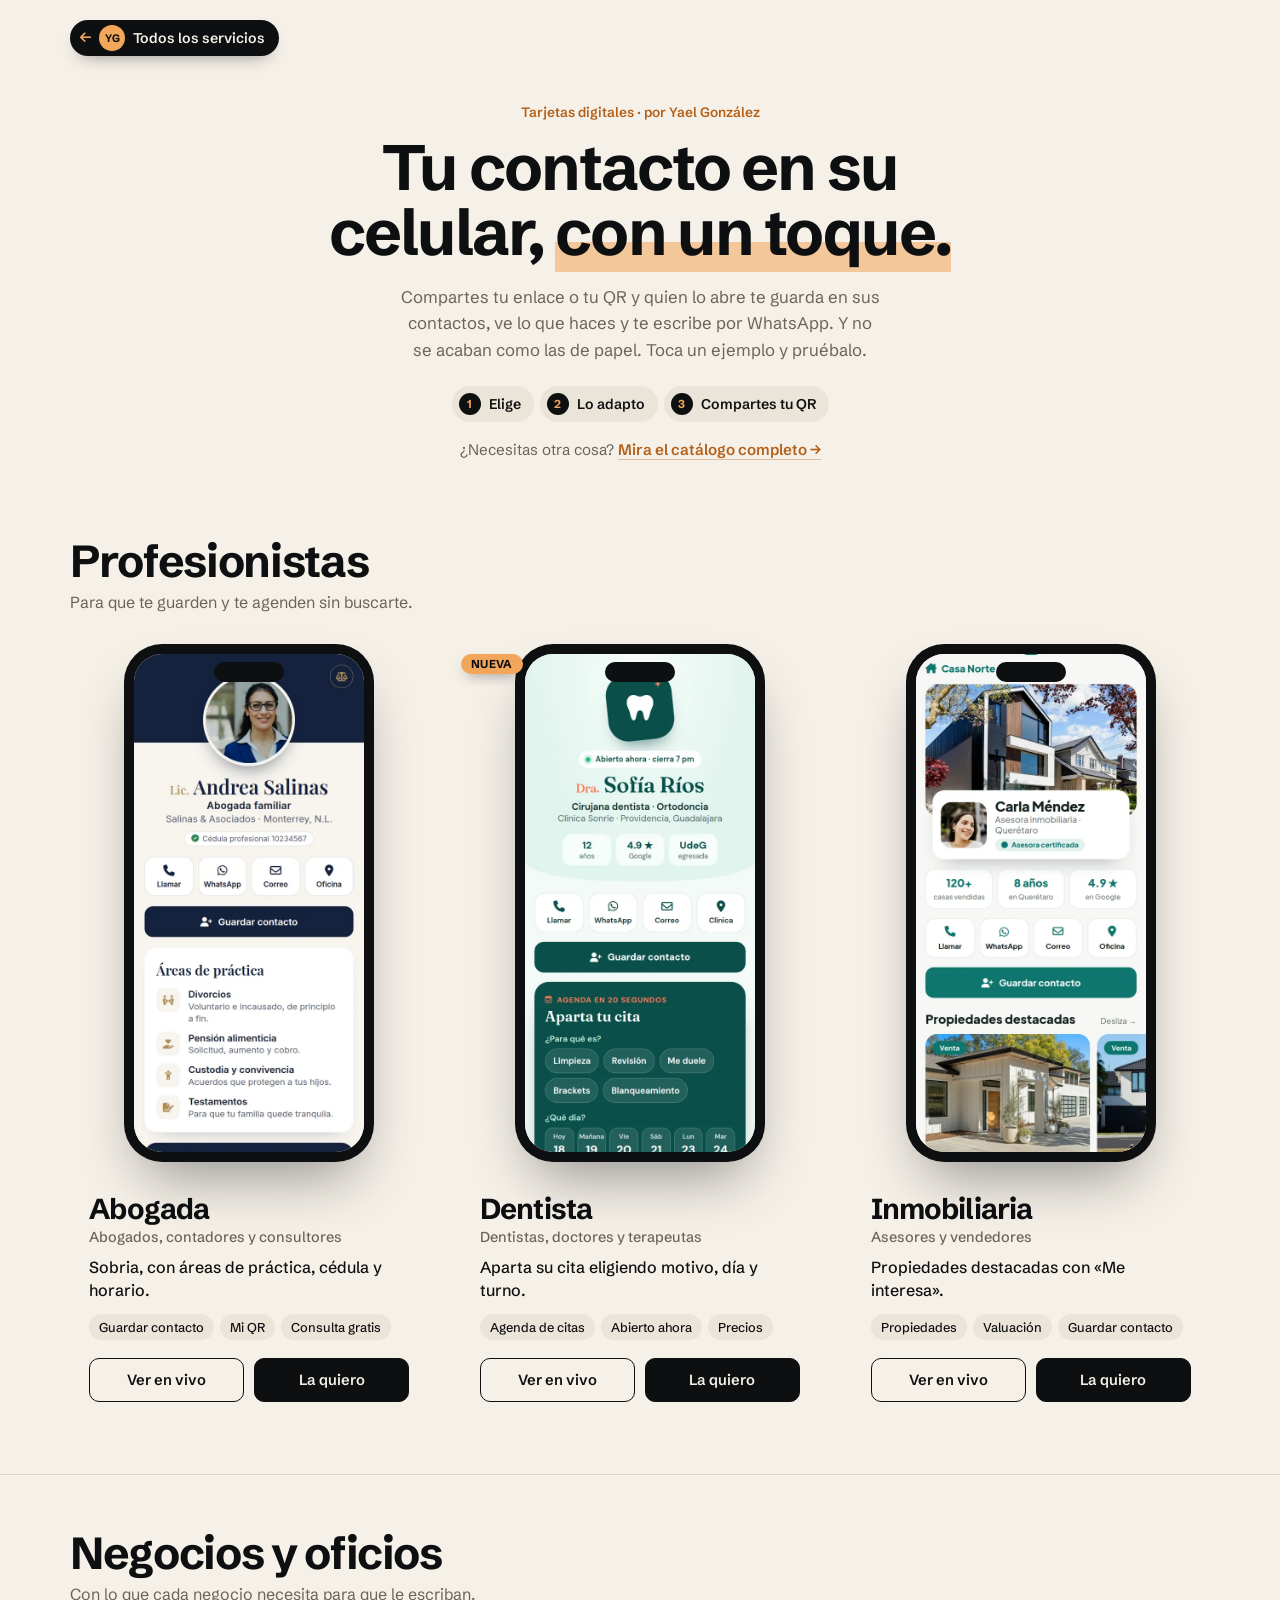
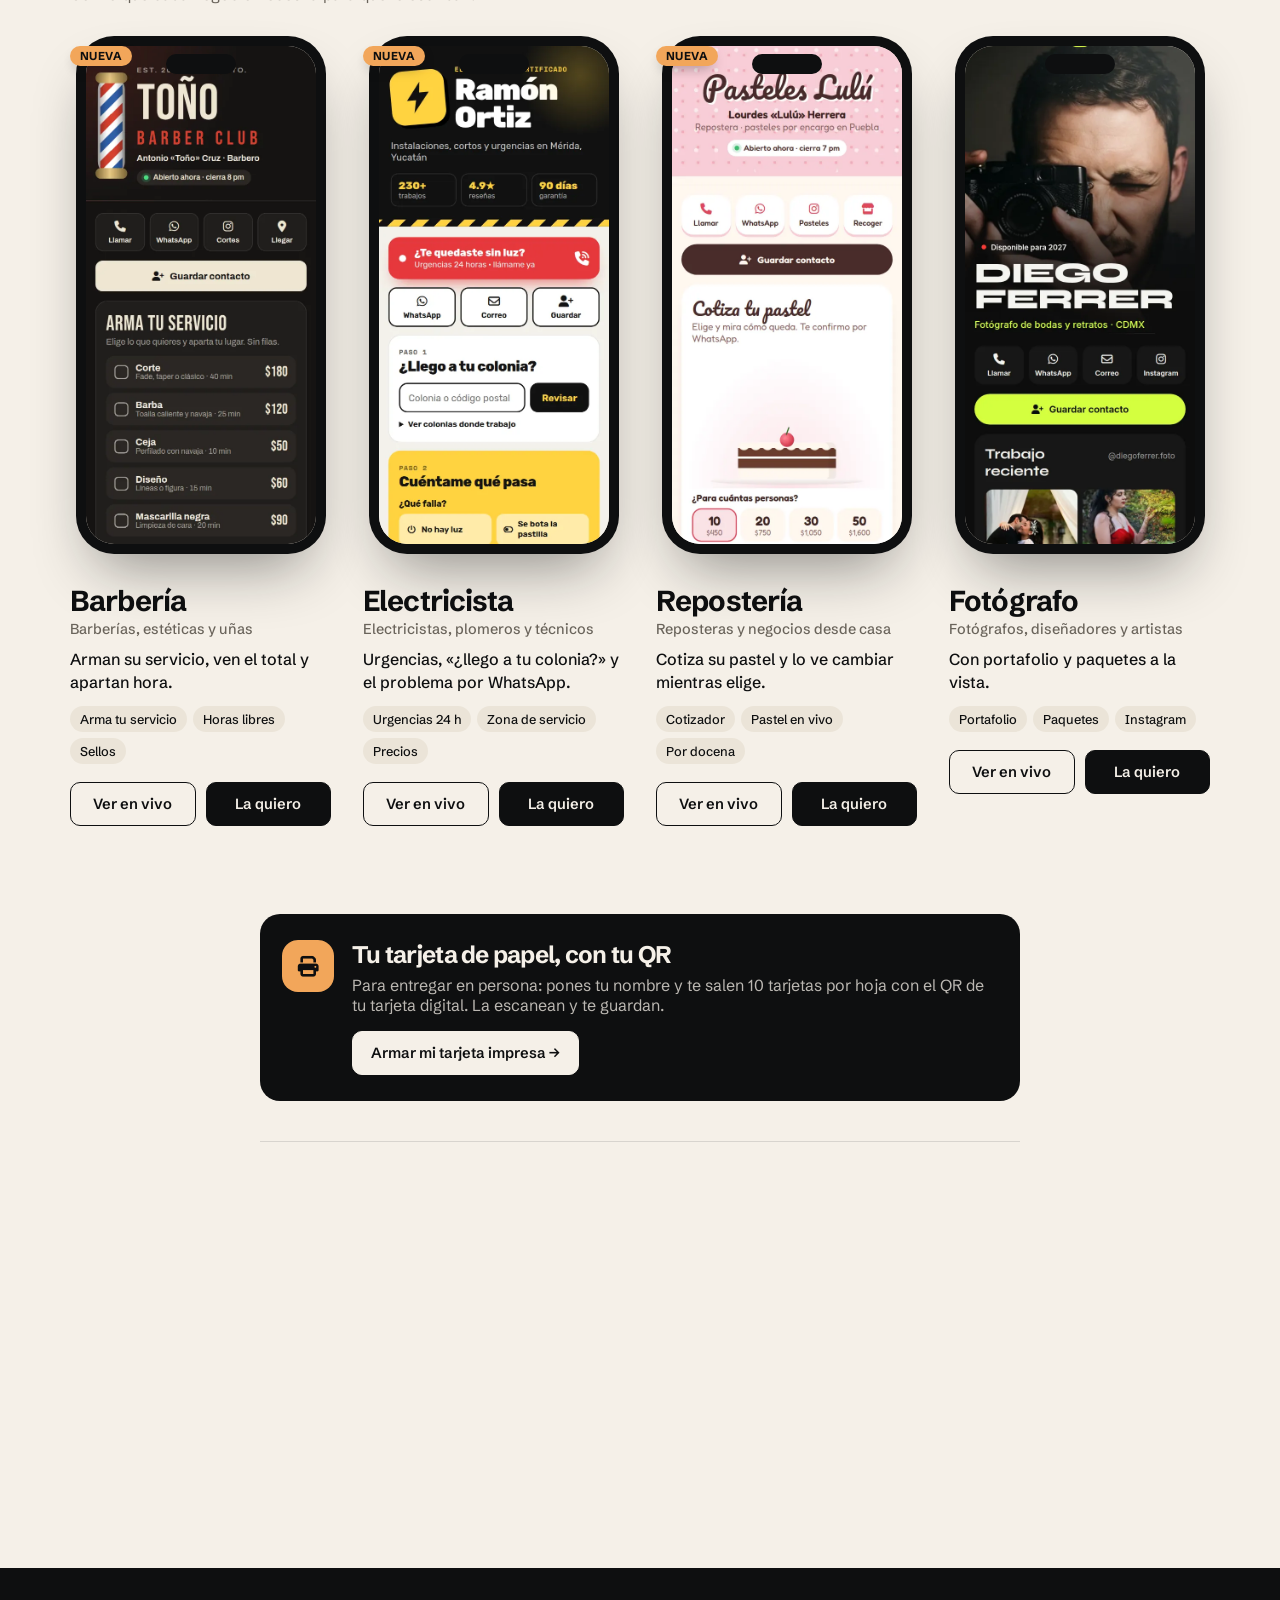
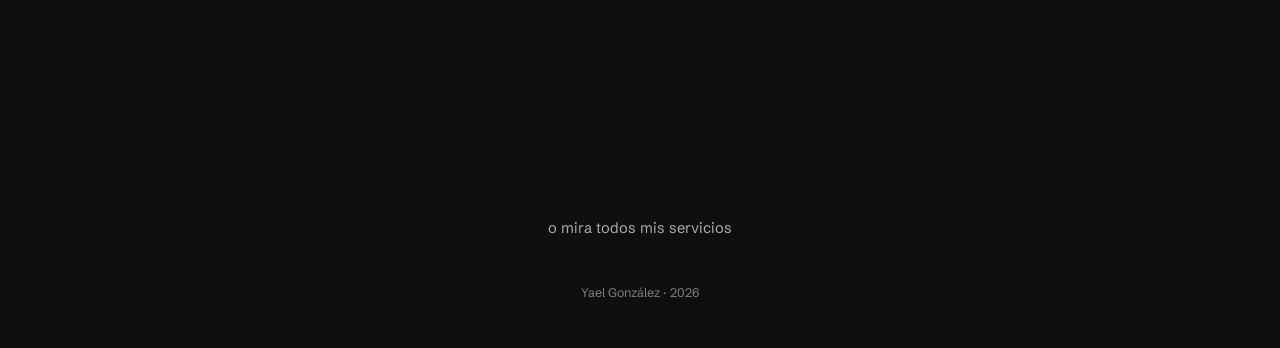
==== index.html @ b4ce1ed0 "Ordena el recorrido: la portada regresa al catálogo y cada ejemplo termina con «Hecho por yalech · m" ====
<!doctype html>
<html lang="es">
<head>
  <meta charset="utf-8" />
  <meta name="viewport" content="width=device-width, initial-scale=1, viewport-fit=cover" />
  <title>Tarjetas digitales · @yalech</title>
  <meta name="description" content="Tarjetas de presentación digitales: guardan tu contacto con un toque, te agendan y te escriben por WhatsApp. Ejemplos en vivo por Yael González." />
  <meta name="theme-color" content="#f5f0e8" />

  <!-- Vista previa al compartir. Al publicar, cambia la ruta por la URL completa
       (ej. https://tudominio.com/assets/plantillas/tarjeta-dentista.jpg): WhatsApp y Facebook la necesitan así. -->
  <meta property="og:type" content="website" />
  <meta property="og:title" content="Tarjetas digitales · @yalech" />
  <meta property="og:description" content="Tu contacto en un QR: lo guardan con un toque y te escriben por WhatsApp. Mira los ejemplos en vivo." />
  <meta property="og:image" content="assets/plantillas/tarjeta-dentista.jpg" />
  <meta property="og:image:width" content="540" />
  <meta property="og:image:height" content="1169" />
  <meta name="twitter:card" content="summary_large_image" />

  <link rel="icon" href="favicon.svg" type="image/svg+xml" />
  <link rel="apple-touch-icon" href="assets/apple-touch-icon.png" />

  <link rel="preconnect" href="https://fonts.googleapis.com" />
  <link rel="preconnect" href="https://fonts.gstatic.com" crossorigin />
  <link href="https://fonts.googleapis.com/css2?family=Schibsted+Grotesk:wght@400;500;600;700&display=swap" rel="stylesheet" />
  <link rel="stylesheet" href="https://cdnjs.cloudflare.com/ajax/libs/font-awesome/6.5.1/css/all.min.css" integrity="sha512-DTOQO9RWCH3ppGqcWaEA1BIZOC6xxalwEsw9c2QQeAIftl+Vegovlnee1c9QX4TctnWMn13TZye+giMm8e2LwA==" crossorigin="anonymous" referrerpolicy="no-referrer" />
  <link rel="stylesheet" href="estilos.css?v=1" />
  <link rel="stylesheet" href="assets/cotizar.css?v=1" />
  <link rel="stylesheet" href="assets/carrusel.css?v=2" />
</head>
<body>
  <!-- Ejemplos de tarjetas digitales de yalech. Cada tarjeta vive en su carpeta (abogada/, dentista/, barberia/…)
       y comparte comun.js (guardar contacto, compartir, QR, abierto ahora). imprimir.html arma la tarjeta de papel con QR.
       El catálogo completo y el link en bio están en otro repositorio: cambia los enlaces
       ../yalech-web-link-in-bio/ (relativos: funcionan en tu compu y en GitHub Pages; con dominio propio, cámbialos). -->
  <nav class="topbar">
    <a class="back" href="../yalech-web-link-in-bio/#tarjetas" aria-label="Regresar al catálogo de servicios"><i class="fa-solid fa-arrow-left"></i><span class="back-avatar" aria-hidden="true">YG</span>Todos los servicios</a>
  </nav>

  <header class="intro">
    <p class="kicker">Tarjetas digitales · por Yael González</p>
    <h1 class="title">Tu contacto en su celular, <em>con un toque.</em></h1>
    <p class="lead">Compartes tu enlace o tu QR y quien lo abre te guarda en sus contactos, ve lo que haces y te escribe por WhatsApp. Y no se acaban como las de papel. Toca un ejemplo y pruébalo.</p>
    <ol class="how">
      <li><strong>Elige</strong></li>
      <li><strong>Lo adapto</strong></li>
      <li><strong>Compartes tu QR</strong></li>
    </ol>
    <p class="help">¿Necesitas otra cosa? <a href="../yalech-web-link-in-bio/">Mira el catálogo completo <span aria-hidden="true">→</span></a></p>
  </header>

  <section class="category" id="profesionistas">
    <div class="category-head">
      <div><h2>Profesionistas</h2><p class="category-sub">Para que te guarden y te agenden sin buscarte.</p></div>
      <p class="swipe-hint">Desliza para ver más →</p>
    </div>
    <div class="grid">
      <article class="item">
        <a class="phone" href="abogada/" target="_blank" rel="noopener" aria-label="Ver tarjeta de abogada en vivo">
          <span class="screen"><img src="assets/plantillas/tarjeta-abogada.jpg" alt="Tarjeta digital de una abogada" loading="lazy" width="540" height="1169" data-tall="assets/plantillas/largas/tarjeta-abogada.webp" /></span>
        </a>
        <div class="item-info">
          <h3 class="item-name">Abogada</h3>
          <p class="item-for">Abogados, contadores y consultores</p>
          <p class="item-desc">Sobria, con áreas de práctica, cédula y horario.</p>
          <ul class="chips"><li>Guardar contacto</li><li>Mi QR</li><li>Consulta gratis</li></ul>
          <div class="item-actions">
            <a class="btn" href="abogada/" target="_blank" rel="noopener">Ver en vivo</a>
            <a class="btn btn--solid" data-cotizar="tarjeta" data-ejemplo="Abogada" href="https://wa.me/520000000000?text=Hola%20Yael%2C%20quiero%20una%20tarjeta%20digital%20profesional%20%28abogada%29" target="_blank" rel="noopener">La quiero</a>
          </div>
        </div>
      </article>
      <article class="item">
        <a class="phone" href="dentista/" target="_blank" rel="noopener" aria-label="Ver tarjeta de dentista en vivo">
          <span class="screen"><img src="assets/plantillas/tarjeta-dentista.jpg" alt="Tarjeta digital de una dentista con agenda de citas" loading="lazy" width="540" height="1169" data-tall="assets/plantillas/largas/tarjeta-dentista.webp" /></span>
        </a>
        <div class="item-info">
          <span class="tag-new">Nueva</span><h3 class="item-name">Dentista</h3>
          <p class="item-for">Dentistas, doctores y terapeutas</p>
          <p class="item-desc">Aparta su cita eligiendo motivo, día y turno.</p>
          <ul class="chips"><li>Agenda de citas</li><li>Abierto ahora</li><li>Precios</li></ul>
          <div class="item-actions">
            <a class="btn" href="dentista/" target="_blank" rel="noopener">Ver en vivo</a>
            <a class="btn btn--solid" data-cotizar="tarjeta" data-ejemplo="Dentista" href="https://wa.me/520000000000?text=Hola%20Yael%2C%20quiero%20una%20tarjeta%20digital%20con%20agenda%20de%20citas%20%28dentista%29" target="_blank" rel="noopener">La quiero</a>
          </div>
        </div>
      </article>
      <article class="item">
        <a class="phone" href="inmobiliaria/" target="_blank" rel="noopener" aria-label="Ver tarjeta de inmobiliaria en vivo">
          <span class="screen"><img src="assets/plantillas/tarjeta-inmobiliaria.jpg" alt="Tarjeta digital de una asesora inmobiliaria" loading="lazy" width="540" height="1169" data-tall="assets/plantillas/largas/tarjeta-inmobiliaria.webp" /></span>
        </a>
        <div class="item-info">
          <h3 class="item-name">Inmobiliaria</h3>
          <p class="item-for">Asesores y vendedores</p>
          <p class="item-desc">Propiedades destacadas con «Me interesa».</p>
          <ul class="chips"><li>Propiedades</li><li>Valuación</li><li>Guardar contacto</li></ul>
          <div class="item-actions">
            <a class="btn" href="inmobiliaria/" target="_blank" rel="noopener">Ver en vivo</a>
            <a class="btn btn--solid" data-cotizar="tarjeta" data-ejemplo="Inmobiliaria" href="https://wa.me/520000000000?text=Hola%20Yael%2C%20quiero%20una%20tarjeta%20digital%20para%20bienes%20ra%C3%ADces" target="_blank" rel="noopener">La quiero</a>
          </div>
        </div>
      </article>
    </div>
  </section>

  <section class="category" id="negocios">
    <div class="category-head">
      <div><h2>Negocios y oficios</h2><p class="category-sub">Con lo que cada negocio necesita para que le escriban.</p></div>
      <p class="swipe-hint">Desliza para ver más →</p>
    </div>
    <div class="grid">
      <article class="item">
        <a class="phone" href="barberia/" target="_blank" rel="noopener" aria-label="Ver tarjeta de barbería en vivo">
          <span class="screen"><img src="assets/plantillas/tarjeta-barberia.jpg" alt="Tarjeta digital de una barbería" loading="lazy" width="540" height="1169" data-tall="assets/plantillas/largas/tarjeta-barberia.webp" /></span>
        </a>
        <div class="item-info">
          <span class="tag-new">Nueva</span><h3 class="item-name">Barbería</h3>
          <p class="item-for">Barberías, estéticas y uñas</p>
          <p class="item-desc">Arman su servicio, ven el total y apartan hora.</p>
          <ul class="chips"><li>Arma tu servicio</li><li>Horas libres</li><li>Sellos</li></ul>
          <div class="item-actions">
            <a class="btn" href="barberia/" target="_blank" rel="noopener">Ver en vivo</a>
            <a class="btn btn--solid" data-cotizar="tarjeta" data-ejemplo="Barbería" href="https://wa.me/520000000000?text=Hola%20Yael%2C%20quiero%20una%20tarjeta%20digital%20para%20mi%20barber%C3%ADa" target="_blank" rel="noopener">La quiero</a>
          </div>
        </div>
      </article>
      <article class="item">
        <a class="phone" href="electricista/" target="_blank" rel="noopener" aria-label="Ver tarjeta de electricista en vivo">
          <span class="screen"><img src="assets/plantillas/tarjeta-electricista.jpg" alt="Tarjeta digital de un electricista" loading="lazy" width="540" height="1169" data-tall="assets/plantillas/largas/tarjeta-electricista.webp" /></span>
        </a>
        <div class="item-info">
          <span class="tag-new">Nueva</span><h3 class="item-name">Electricista</h3>
          <p class="item-for">Electricistas, plomeros y técnicos</p>
          <p class="item-desc">Urgencias, «¿llego a tu colonia?» y el problema por WhatsApp.</p>
          <ul class="chips"><li>Urgencias 24 h</li><li>Zona de servicio</li><li>Precios</li></ul>
          <div class="item-actions">
            <a class="btn" href="electricista/" target="_blank" rel="noopener">Ver en vivo</a>
            <a class="btn btn--solid" data-cotizar="tarjeta" data-ejemplo="Electricista" href="https://wa.me/520000000000?text=Hola%20Yael%2C%20quiero%20una%20tarjeta%20digital%20para%20mi%20oficio%20%28electricista%29" target="_blank" rel="noopener">La quiero</a>
          </div>
        </div>
      </article>
      <article class="item">
        <a class="phone" href="reposteria/" target="_blank" rel="noopener" aria-label="Ver tarjeta de repostería en vivo">
          <span class="screen"><img src="assets/plantillas/tarjeta-reposteria.jpg" alt="Tarjeta digital de una repostería con cotizador de pasteles" loading="lazy" width="540" height="1169" data-tall="assets/plantillas/largas/tarjeta-reposteria.webp" /></span>
        </a>
        <div class="item-info">
          <span class="tag-new">Nueva</span><h3 class="item-name">Repostería</h3>
          <p class="item-for">Reposteras y negocios desde casa</p>
          <p class="item-desc">Cotiza su pastel y lo ve cambiar mientras elige.</p>
          <ul class="chips"><li>Cotizador</li><li>Pastel en vivo</li><li>Por docena</li></ul>
          <div class="item-actions">
            <a class="btn" href="reposteria/" target="_blank" rel="noopener">Ver en vivo</a>
            <a class="btn btn--solid" data-cotizar="tarjeta" data-ejemplo="Repostería" href="https://wa.me/520000000000?text=Hola%20Yael%2C%20quiero%20una%20tarjeta%20digital%20para%20mi%20reposter%C3%ADa" target="_blank" rel="noopener">La quiero</a>
          </div>
        </div>
      </article>
      <article class="item">
        <a class="phone" href="fotografo/" target="_blank" rel="noopener" aria-label="Ver tarjeta de fotógrafo en vivo">
          <span class="screen"><img src="assets/plantillas/tarjeta-fotografo.jpg" alt="Tarjeta digital de un fotógrafo" loading="lazy" width="540" height="1169" data-tall="assets/plantillas/largas/tarjeta-fotografo.webp" /></span>
        </a>
        <div class="item-info">
          <h3 class="item-name">Fotógrafo</h3>
          <p class="item-for">Fotógrafos, diseñadores y artistas</p>
          <p class="item-desc">Con portafolio y paquetes a la vista.</p>
          <ul class="chips"><li>Portafolio</li><li>Paquetes</li><li>Instagram</li></ul>
          <div class="item-actions">
            <a class="btn" href="fotografo/" target="_blank" rel="noopener">Ver en vivo</a>
            <a class="btn btn--solid" data-cotizar="tarjeta" data-ejemplo="Fotógrafo" href="https://wa.me/520000000000?text=Hola%20Yael%2C%20quiero%20una%20tarjeta%20digital%20para%20mostrar%20mi%20trabajo" target="_blank" rel="noopener">La quiero</a>
          </div>
        </div>
      </article>
    </div>
  </section>

  <section class="tool">
    <div class="tool-ico" aria-hidden="true"><i class="fa-solid fa-print"></i></div>
    <div>
      <h2 class="tool-title">Tu tarjeta de papel, con tu QR</h2>
      <p class="tool-text">Para entregar en persona: pones tu nombre y te salen 10 tarjetas por hoja con el QR de tu tarjeta digital. La escanean y te guardan.</p>
      <a class="btn" href="imprimir.html">Armar mi tarjeta impresa <span aria-hidden="true">→</span></a>
    </div>
  </section>

  <section class="why">
    <h2 class="why-title">¿Qué trae cada tarjeta?</h2>
    <ul class="why-list">
      <li><strong>Guardar contacto</strong><span>Con nombre, foto, teléfono y dirección.</span></li>
      <li><strong>WhatsApp con mensaje listo</strong><span>Te escriben sabiendo qué decir.</span></li>
      <li><strong>Tu QR</strong><span>Para que te escaneen en persona.</span></li>
      <li><strong>Abierto ahora</strong><span>Se calcula solo con tu horario.</span></li>
      <li><strong>Lo propio de tu negocio</strong><span>Citas, cotizador, zona de servicio…</span></li>
      <li><strong>Pago único</strong><span>Sin mensualidades: la cambias cuando quieras.</span></li>
    </ul>
  </section>

  <footer class="outro">
    <p class="outro-text">¿La tuya cómo sería? <em>Hagamos tu tarjeta.</em></p>
    <a class="btn btn--solid btn--big" href="https://wa.me/520000000000?text=Hola%20Yael,%20quiero%20cotizar%20una%20tarjeta%20digital" target="_blank" rel="noopener" data-cotizar="tarjeta">Cotiza en 1 minuto</a>
    <a class="outro-alt" href="../yalech-web-link-in-bio/">o mira todos mis servicios</a>
    <p class="outro-sign">Yael González · 2026</p>
  </footer>

  <a class="float-quote" href="https://wa.me/520000000000?text=Hola%20Yael,%20quiero%20cotizar%20una%20tarjeta%20digital" target="_blank" rel="noopener" data-cotizar="tarjeta"><i class="fa-solid fa-bolt"></i> Cotiza en 1 minuto</a>

  <script src="assets/motion.js"></script>
  <script src="assets/cotizar.js?v=2"></script>
  <script src="assets/carrusel.js?v=1"></script>
  <script>
    // Carrusel de ejemplos: flechas, puntitos y una probadita para que se note que se desliza
    document.querySelectorAll('.category .grid').forEach(g => carrusel(g));

    // Aparecen al bajar
    motion.reveal('.category-head, .tool, .why-title, .outro-text, .outro .btn');
    motion.stagger('.grid, .why-list');

    // Botón flotante: aparece al pasar la presentación y se esconde al llegar al cierre
    const flotante = document.querySelector('.float-quote');
    const intro = document.querySelector('.intro');
    const cierre = document.querySelector('.outro');
    const verFlotante = () => {
      const pasado = intro.getBoundingClientRect().bottom < 0;
      const alFinal = cierre.getBoundingClientRect().top < innerHeight;
      flotante.classList.toggle('show', pasado && !alFinal);
    };
    addEventListener('scroll', verFlotante, { passive: true });
    verFlotante();

    // Celular de muestra: al pasar el mouse (o al verlo en el celular) recorre la página completa.
    // Las capturas largas están en assets/plantillas/largas y se cargan solo cuando la tarjeta está cerca.
    const phones = document.querySelectorAll('.phone');
    const medir = phone => {
      const img = phone.querySelector('img');
      const extra = img.offsetHeight - phone.querySelector('.screen').clientHeight;
      phone.style.setProperty('--shift', -Math.max(extra, 0) + 'px');
      phone.style.setProperty('--dur', Math.max(extra / 160, 2).toFixed(1) + 's');
    };
    const cargar = new IntersectionObserver(entries => entries.forEach(e => {
      if (!e.isIntersecting) return;
      cargar.unobserve(e.target);
      const img = e.target.querySelector('img');
      const tall = new Image();
      tall.onload = () => { img.removeAttribute('height'); img.src = tall.src; e.target.classList.add('is-tall'); medir(e.target); };
      tall.src = img.dataset.tall;
    }), { rootMargin: '300px' });
    if (!motion.calm) phones.forEach(p => cargar.observe(p));
    addEventListener('resize', () => document.querySelectorAll('.phone.is-tall').forEach(medir));

    // En pantallas táctiles no hay "pasar el mouse": se recorre sola mientras está a la vista
    if (!matchMedia('(hover: hover)').matches) {
      const play = new IntersectionObserver(entries => entries.forEach(e =>
        e.target.classList.toggle('is-playing', e.isIntersecting)
      ), { threshold: 0.7 });
      phones.forEach(p => play.observe(p));
    }
  </script>
</body>
</html>
---- estilos.css ----
:root {
  --bg: #f5f0e8;
  --paper: #ebe4d8;
  --ink: #0e0f10;
  --muted: #6a645b;
  --line: rgba(14, 15, 16, 0.12);
  --amber: #f2a65a;
  --amber-text: #b45f17;

  --font: "Schibsted Grotesk", system-ui, sans-serif;
  --tracking: -0.03em;

  /* Tamaño del celular de muestra */
  --phone-w: 230;
  --screen-w: 390;
  --screen-h: 844;
}

* { box-sizing: border-box; margin: 0; padding: 0; }

body {
  font-family: var(--font);
  color: var(--ink);
  background: var(--bg);
  -webkit-font-smoothing: antialiased;
  overflow-x: hidden;
}

/* ---------- Barra superior ---------- */
.topbar {
  max-width: 1180px;
  margin: 0 auto;
  padding: 20px 20px 0;
}
.back {
  display: inline-flex;
  align-items: center;
  gap: 8px;
  padding: 5px 14px 5px 10px;
  border-radius: 999px;
  background: var(--ink);
  color: var(--bg);
  text-decoration: none;
  font-size: 0.88rem;
  font-weight: 600;
  box-shadow: 0 8px 18px -10px rgba(14, 15, 16, 0.55);
  transition: background 0.2s ease, color 0.2s ease;
}
.back i { font-size: 0.8rem; color: var(--amber); transition: translate 0.2s ease; }
.back-avatar {
  display: grid;
  place-items: center;
  width: 26px;
  height: 26px;
  border-radius: 50%;
  background: var(--amber);
  color: var(--ink);
  font-size: 0.68rem;
  font-weight: 700;
}
.back:hover { background: #2a2b2e; }
.back:hover i { translate: -3px 0; }

/* ---------- Intro ---------- */
.intro {
  max-width: 780px;
  margin: 0 auto;
  padding: 48px 20px 24px;
  text-align: center;
}
.kicker {
  font-size: 0.85rem;
  font-weight: 600;
  color: var(--amber-text);
}
.title {
  font-weight: 700;
  font-size: clamp(2.3rem, 7.5vw, 4rem);
  line-height: 1.02;
  letter-spacing: var(--tracking);
  margin: 14px 0 18px;
  text-wrap: balance;
}
.title em {
  font-style: normal;
  background: linear-gradient(transparent 62%, rgba(242, 166, 90, 0.55) 62%);
}
.lead {
  max-width: 48ch;
  margin: 0 auto;
  font-size: 1.05rem;
  line-height: 1.6;
  color: var(--muted);
}

/* Cómo funciona: 3 pasos */
.how {
  list-style: none;
  counter-reset: how;
  display: flex;
  justify-content: center;
  gap: 6px;
  margin-top: 22px;
}
.how li {
  counter-increment: how;
  display: flex;
  align-items: center;
  gap: 8px;
  padding: 7px 13px 7px 7px;
  border-radius: 999px;
  background: var(--paper);
  font-size: 0.88rem;
  color: var(--muted);
}
.how li::before {
  content: counter(how);
  display: grid;
  place-items: center;
  width: 22px;
  height: 22px;
  border-radius: 50%;
  background: var(--ink);
  color: var(--amber);
  font-size: 0.72rem;
  font-weight: 700;
}
.how strong { color: var(--ink); font-weight: 600; }

/* ¿No sabes cuál? → abre el cotizador */
.help { margin-top: 18px; font-size: 0.95rem; color: var(--muted); animation: rise 0.8s cubic-bezier(0.2, 0.8, 0.2, 1) 0.55s both; }
.help a { color: var(--amber-text); font-weight: 600; text-decoration: none; border-bottom: 1.5px solid rgba(180, 95, 23, 0.35); transition: border-color 0.2s ease; }
.help a:hover { border-color: var(--amber-text); }

/* Cotizador (assets/cotizar.css): colores de esta página */
.cz {
  --cz-bg: #fffdf9;
  --cz-card: var(--bg);
  --cz-text: var(--ink);
  --cz-muted: var(--muted);
  --cz-line: var(--line);
  --cz-accent: var(--amber);
  --cz-on-accent: var(--ink);
  --cz-font: var(--font);
}
.cz .cz-kicker { color: var(--amber-text); }

/* Botón flotante para cotizar (solo celular) */
.float-quote {
  position: fixed;
  left: 50%;
  bottom: max(16px, env(safe-area-inset-bottom));
  z-index: 30;
  display: flex;
  align-items: center;
  justify-content: center;
  gap: 10px;
  width: min(calc(100% - 32px), 420px);
  padding: 15px;
  border-radius: 14px;
  background: var(--ink);
  color: var(--bg);
  font-weight: 600;
  text-decoration: none;
  box-shadow: 0 14px 30px -10px rgba(14, 15, 16, 0.5);
  translate: -50% 160%;
  transition: translate 0.35s cubic-bezier(0.2, 0.8, 0.2, 1);
}
.float-quote i { color: var(--amber); }
.float-quote.show { translate: -50% 0; }
@media (min-width: 900px) { .float-quote { display: none; } }

/* ---------- Menú de secciones (fijo arriba) ---------- */
.jump {
  position: sticky;
  top: 0;
  z-index: 20;
  margin-top: 8px;
  background: color-mix(in srgb, var(--bg) 88%, transparent);
  border-bottom: 1px solid var(--line);
  backdrop-filter: blur(12px);
  animation: rise 0.8s cubic-bezier(0.2, 0.8, 0.2, 1) 0.55s both;
}
.jump-inner {
  display: flex;
  gap: 6px;
  max-width: 1180px;
  margin: 0 auto;
  padding: 10px 20px;
  overflow-x: auto;
  scrollbar-width: none;
}
.jump-inner::-webkit-scrollbar { display: none; }
.jump a {
  flex: none;
  display: inline-flex;
  align-items: center;
  gap: 7px;
  padding: 8px 8px 8px 14px;
  border: 1px solid var(--line);
  border-radius: 999px;
  color: var(--ink);
  text-decoration: none;
  font-size: 0.88rem;
  font-weight: 600;
  white-space: nowrap;
  transition: background 0.2s ease, color 0.2s ease, border-color 0.2s ease;
}
.jump a span {
  display: grid;
  place-items: center;
  min-width: 22px;
  height: 22px;
  padding: 0 6px;
  border-radius: 99px;
  background: var(--paper);
  font-size: 0.72rem;
}
.jump a:hover { border-color: var(--ink); }
.jump a.is-on { background: var(--ink); border-color: var(--ink); color: var(--bg); }
.jump a.is-on span { background: var(--amber); color: var(--ink); }
@media (min-width: 1000px) { .jump-inner { justify-content: center; } }

/* ---------- Categorías ---------- */
.category {
  scroll-margin-top: 70px;
  padding-top: 56px;
}
.category + .category { border-top: 1px solid var(--line); margin-top: 32px; }
.category-head {
  max-width: 1180px;
  margin: 0 auto;
  padding: 0 20px;
}
.category-sub {
  margin-top: 8px;
  max-width: 46ch;
  font-size: 1rem;
  color: var(--muted);
}
.category-head h2 {
  font-weight: 700;
  font-size: clamp(2rem, 5.5vw, 2.8rem);
  line-height: 1;
  letter-spacing: var(--tracking);
}
.category-head {
  display: flex;
  align-items: baseline;
  justify-content: space-between;
  gap: 12px;
}
.swipe-hint {
  display: none;
  font-size: 0.85rem;
  font-weight: 500;
  color: var(--muted);
  white-space: nowrap;
}

/* ---------- Catálogo ---------- */
.grid {
  max-width: 1180px;
  margin: 0 auto;
  padding: 32px 20px 40px;
  display: grid;
  grid-template-columns: repeat(auto-fit, minmax(250px, 1fr));
  gap: 56px 32px;
}

.item {
  display: flex;
  flex-direction: column;
  align-items: center;
}

/* Celular con la plantilla en vivo */
.phone {
  position: relative;
  display: block;
  width: calc(var(--phone-w) * 1px + 20px);
  height: calc(var(--phone-w) * var(--screen-h) / var(--screen-w) * 1px + 20px);
  padding: 10px;
  border-radius: 38px;
  background: var(--ink);
  box-shadow: 0 30px 60px -20px rgba(14, 15, 16, 0.45);
  overflow: hidden;
  transition: transform 0.35s cubic-bezier(0.2, 0.8, 0.2, 1);
}
.phone::after {
  /* Cámara */
  content: "";
  position: absolute;
  top: 18px;
  left: 50%;
  translate: -50% 0;
  width: 70px;
  height: 20px;
  border-radius: 999px;
  background: var(--ink);
}
.screen {
  display: block;
  height: 100%;
  overflow: hidden;
  border-radius: 28px;
  background: var(--paper);
}
.phone img {
  display: block;
  width: 100%;
  height: 100%;
  object-fit: cover;
  object-position: top;
  transition: translate 0.9s cubic-bezier(0.45, 0, 0.2, 1);
}
.item:hover .phone { transform: translateY(-8px) rotate(-1deg); }

/* Recorrido de la página completa dentro del celular */
.phone.is-tall img { height: auto; }
@media (hover: hover) {
  .item:hover .phone.is-tall img {
    translate: 0 var(--shift);
    transition: translate var(--dur) cubic-bezier(0.45, 0, 0.55, 1) 0.25s;
  }
}
.phone.is-playing.is-tall img { animation: peek calc(var(--dur) * 2 + 3s) ease-in-out 0.6s infinite; }
@keyframes peek {
  0%, 12% { translate: 0 0; }
  50%, 62% { translate: 0 var(--shift); }
  100% { translate: 0 0; }
}

.item-info {
  width: 100%;
  max-width: 320px;
  margin-top: 28px;
}
.item-name {
  font-weight: 700;
  font-size: 1.8rem;
  line-height: 1.05;
  letter-spacing: var(--tracking);
  margin-top: 4px;
}
.item-for {
  font-size: 0.9rem;
  font-weight: 500;
  color: var(--muted);
  margin-top: 4px;
}
.item-desc {
  margin-top: 10px;
  font-size: 1rem;
  font-weight: 500;
  line-height: 1.45;
}
.chips {
  list-style: none;
  display: flex;
  flex-wrap: wrap;
  gap: 6px;
  margin-top: 12px;
}
.chips li {
  padding: 5px 10px;
  border-radius: 999px;
  background: var(--paper);
  font-size: 0.8rem;
  font-weight: 500;
}
.item-actions {
  display: flex;
  gap: 10px;
  margin-top: 18px;
}

/* ---------- Botones ---------- */
.btn {
  flex: 1;
  display: inline-block;
  padding: 12px 18px;
  border: 1px solid var(--ink);
  border-radius: 10px;
  color: var(--ink);
  text-align: center;
  text-decoration: none;
  font-weight: 600;
  font-size: 0.92rem;
  transition: background 0.2s ease, color 0.2s ease, border-color 0.2s ease;
}
.btn:hover { background: var(--ink); color: var(--bg); }
.btn--solid { background: var(--ink); color: var(--bg); }
.btn--solid:hover { background: var(--amber); border-color: var(--amber); color: var(--ink); }
.btn--big { flex: none; padding: 16px 32px; font-size: 1rem; }

/* ---------- Por qué ---------- */
.why {
  max-width: 760px;
  margin: 40px auto 0;
  padding: 56px 20px;
  border-top: 1px solid var(--line);
}
.why-title {
  font-weight: 700;
  font-size: clamp(1.9rem, 5.5vw, 2.6rem);
  letter-spacing: var(--tracking);
  text-align: center;
}
.why-list {
  list-style: none;
  display: grid;
  grid-template-columns: repeat(auto-fit, minmax(210px, 1fr));
  gap: 10px;
  margin-top: 28px;
}
.why-list li {
  position: relative;
  padding: 16px 16px 16px 48px;
  border-radius: 14px;
  background: #fffdf9;
  border: 1px solid var(--line);
}
.why-list li::before {
  content: "✓";
  position: absolute;
  left: 14px;
  top: 15px;
  display: grid;
  place-items: center;
  width: 22px;
  height: 22px;
  border-radius: 50%;
  background: var(--amber);
  color: var(--ink);
  font-size: 0.75rem;
  font-weight: 700;
}
.why-list strong {
  display: block;
  font-size: 1rem;
  font-weight: 600;
}
.why-list span {
  display: block;
  margin-top: 2px;
  font-size: 0.88rem;
  color: var(--muted);
}

/* ---------- Sistemas: laptop con celular al lado ---------- */
.device { position: relative; display: block; width: 100%; max-width: 360px; margin: 0 auto; padding-bottom: 26px; transition: transform 0.35s cubic-bezier(0.2, 0.8, 0.2, 1); }
.item:hover .device { transform: translateY(-6px); }
.laptop { display: block; width: 88%; padding: 7px 7px 0; border-radius: 14px 14px 0 0; background: var(--ink); box-shadow: 0 26px 50px -24px rgba(14, 15, 16, 0.5); }
.laptop::after { content: ""; display: block; width: 114%; height: 10px; margin: 0 -7%; border-radius: 0 0 10px 10px; background: linear-gradient(#cfc8bc, #b9b1a4); }
.laptop-screen { display: block; aspect-ratio: 16 / 10; overflow: hidden; border-radius: 6px 6px 0 0; background: var(--paper); }
.laptop-screen img, .device-phone img { display: block; width: 100%; height: 100%; object-fit: cover; object-position: top; }
.device-phone { position: absolute; right: 0; bottom: 0; width: 27%; aspect-ratio: 300 / 649; padding: 4px; border-radius: 16px; background: var(--ink); box-shadow: 0 16px 30px -12px rgba(14, 15, 16, 0.55); overflow: hidden; }
.device-phone img { border-radius: 12px; }
@media (max-width: 640px) { .item--system .device { max-width: 320px; } }

/* Sitios web y landing pages: filas de 3 centradas (en lugar de 4 + sobrantes) */
@media (min-width: 641px) {
  #sitios-web .grid, #landing-pages .grid { display: flex; flex-wrap: wrap; justify-content: center; }
  #sitios-web .item, #landing-pages .item { flex: 0 1 calc((100% - 64px) / 3); min-width: 250px; }
}

/* ---------- Celular: plantillas en carrusel ---------- */
@media (max-width: 640px) {
  .swipe-hint { display: block; }
  .category-head { flex-direction: column; align-items: flex-start; gap: 10px; }
  .grid {
    grid-template-columns: none;
    grid-auto-flow: column;
    grid-auto-columns: 78%;
    gap: 16px;
    overflow-x: auto;
    scroll-snap-type: x mandatory;
    scroll-padding: 0 20px;
    padding-bottom: 24px;
    scrollbar-width: none;
  }
  .grid::-webkit-scrollbar { display: none; }
  .item { scroll-snap-align: start; align-items: stretch; }
  .phone { --phone-w: 210; margin: 0 auto; }
  .item:hover .phone { transform: none; }
  .item-info { max-width: none; margin-top: 20px; }
  .item-name { font-size: 1.6rem; }
}

/* ---------- Cierre ---------- */
.outro {
  padding: 64px 20px 48px;
  background: var(--ink);
  color: var(--bg);
  text-align: center;
}
.outro-text {
  font-weight: 700;
  font-size: clamp(1.7rem, 5.5vw, 2.4rem);
  line-height: 1.15;
  letter-spacing: var(--tracking);
  max-width: 22ch;
  margin: 0 auto 28px;
}
.outro-text em { font-style: normal; color: var(--amber); }
.outro .btn--solid { background: var(--amber); color: var(--ink); border-color: var(--amber); }
.outro .btn--solid:hover { background: var(--bg); border-color: var(--bg); }
.outro-alt { display: block; margin-top: 16px; font-size: 0.92rem; color: var(--bg); opacity: 0.7; text-decoration: none; }
.outro-alt:hover { opacity: 1; }
.outro-sign {
  margin-top: 48px;
  font-size: 0.78rem;
  opacity: 0.5;
}

/* ---------- Entrada ---------- */
.topbar, .kicker, .title, .lead, .how li { animation: rise 0.8s cubic-bezier(0.2, 0.8, 0.2, 1) both; }
.kicker { animation-delay: 0.05s; }
.title { animation-delay: 0.12s; }
.lead { animation-delay: 0.22s; }
.how li:nth-child(1) { animation-delay: 0.32s; }
.how li:nth-child(2) { animation-delay: 0.4s; }
.how li:nth-child(3) { animation-delay: 0.48s; }
@keyframes rise { from { opacity: 0; translate: 0 18px; } }
/* El subrayado del título se pinta de izquierda a derecha */
.title em {
  background-size: 0% 100%;
  background-repeat: no-repeat;
  animation: highlight 0.9s cubic-bezier(0.6, 0, 0.2, 1) 0.7s forwards;
}
@keyframes highlight { to { background-size: 100% 100%; } }

/* Botones: se hunden un poco al tocarlos */
.btn, .back { transition-property: background, color, border-color, scale; }
.btn:active, .back:active { scale: 0.96; }

@media (prefers-reduced-motion: reduce) {
  *, *::before, *::after { animation: none !important; transition: none !important; }
  .title em { background-size: 100% 100%; }
}

/* ---------- Señales del carrusel (assets/carrusel.css) ---------- */
.category { --rail-ink: var(--ink); --rail-on: var(--amber); --rail-dot: rgba(14, 15, 16, 0.18); --rail-count: var(--muted); --rail-top: 34%; }
.rail-ui { margin-top: -8px; padding-bottom: 8px; }
.swipe-hint { color: var(--ink); font-weight: 600; }

/* ---------- Etiqueta «Nueva» / «De temporada» ---------- */
.item:has(.tag-new) { position: relative; }
.tag-new {
  position: absolute;
  top: 10px;
  left: 0;
  z-index: 2;
  box-shadow: 0 6px 14px -6px rgba(14, 15, 16, 0.5);
  padding: 3px 10px;
  border-radius: 99px;
  background: var(--amber);
  color: var(--ink);
  font-size: 0.72rem;
  font-weight: 700;
  letter-spacing: 0.04em;
  text-transform: uppercase;
}

/* ---------- Generador de pases ---------- */
.tool {
  display: flex;
  gap: 18px;
  align-items: flex-start;
  max-width: 760px;
  margin: 48px auto 0;
  padding: 26px 22px;
  border-radius: 20px;
  background: var(--ink);
  color: var(--bg);
}
.tool-ico {
  flex: none;
  display: grid;
  place-items: center;
  width: 52px;
  height: 52px;
  border-radius: 16px;
  background: var(--amber);
  color: var(--ink);
  font-size: 1.3rem;
}
.tool-title { font-weight: 700; font-size: 1.5rem; letter-spacing: var(--tracking); }
.tool-text { margin-top: 6px; color: rgba(245, 240, 232, 0.75); }
.tool .btn { margin-top: 16px; background: var(--bg); color: var(--ink); border-color: var(--bg); }
.tool .btn:hover { background: var(--amber); border-color: var(--amber); }
@media (max-width: 800px) { .tool { margin-inline: 16px; } }
---- assets/cotizar.css ----
/* Cotizador en 1 minuto (assets/cotizar.js). Cada página define sus colores:
   --cz-bg, --cz-card, --cz-text, --cz-muted, --cz-line, --cz-accent, --cz-on-accent, --cz-font */
.cz {
  --cz-ease: cubic-bezier(0.2, 0.8, 0.2, 1);
  width: 100%;
  max-width: 480px;
  max-height: 92svh;
  margin: auto auto 0;
  padding: 0;
  border: 0;
  border-radius: 24px 24px 0 0;
  background: var(--cz-bg, #fff);
  color: var(--cz-text, #111);
  font-family: var(--cz-font, system-ui, sans-serif);
  overflow: hidden;
}
.cz[open] { animation: cz-up 0.35s var(--cz-ease); }
.cz::backdrop { background: rgba(0, 0, 0, 0.6); backdrop-filter: blur(4px); }
@keyframes cz-up { from { translate: 0 100%; } }
.cz [hidden] { display: none !important; }
.cz-inner { max-height: 92svh; overflow-y: auto; padding: 14px 20px max(22px, env(safe-area-inset-bottom)); }
.cz-inner:focus { outline: none; }
.cz :focus-visible { outline: 2px solid var(--cz-accent, #f2a65a); outline-offset: 2px; }

.cz-top { position: sticky; top: -14px; z-index: 1; display: flex; align-items: center; gap: 12px; margin: -14px -20px 6px; padding: 14px 20px 10px; background: var(--cz-bg, #fff); }
.cz-icon { flex: none; display: grid; place-items: center; width: 38px; height: 38px; border: 1px solid var(--cz-line, rgba(0, 0, 0, 0.12)); border-radius: 50%; background: none; color: inherit; font: inherit; cursor: pointer; }
.cz-icon:hover { border-color: var(--cz-text, #111); }
.cz-progress { flex: 1; height: 6px; border-radius: 6px; background: var(--cz-line, rgba(0, 0, 0, 0.12)); overflow: hidden; }
.cz-progress span { display: block; width: 33%; height: 100%; border-radius: inherit; background: var(--cz-accent, #f2a65a); transition: width 0.4s var(--cz-ease); }

.cz-step { animation: cz-in 0.35s var(--cz-ease); }
@keyframes cz-in { from { opacity: 0; translate: 16px 0; } }
.cz-kicker { margin-top: 6px; font-size: 0.8rem; font-weight: 600; color: var(--cz-accent, #f2a65a); }
.cz-title { margin-top: 4px; font-size: 1.7rem; font-weight: 700; line-height: 1.1; letter-spacing: -0.03em; }

.cz-options { display: grid; gap: 8px; margin-top: 16px; }
.cz-option { display: flex; align-items: center; gap: 14px; width: 100%; padding: 12px 14px; border: 1px solid var(--cz-line, rgba(0, 0, 0, 0.12)); border-radius: 16px; background: var(--cz-card, #f5f5f5); color: inherit; font: inherit; text-align: left; cursor: pointer; transition: border-color 0.2s ease, background 0.2s ease, scale 0.15s ease; }
.cz-option:hover { border-color: var(--cz-accent, #f2a65a); }
.cz-option:active { scale: 0.98; }
.cz-option.is-on { border-color: var(--cz-accent, #f2a65a); background: color-mix(in srgb, var(--cz-accent, #f2a65a) 14%, var(--cz-card, #f5f5f5)); }
.cz-option > i { flex: none; display: grid; place-items: center; width: 40px; height: 40px; border-radius: 12px; background: color-mix(in srgb, var(--cz-accent, #f2a65a) 18%, transparent); color: var(--cz-accent, #f2a65a); font-size: 1.05rem; }
.cz-option strong { display: block; font-size: 1rem; font-weight: 600; line-height: 1.25; }
.cz-option small { display: block; margin-top: 2px; font-size: 0.82rem; color: var(--cz-muted, rgba(0, 0, 0, 0.6)); }

.cz-field { display: grid; gap: 8px; margin-top: 18px; border: 0; min-width: 0; }
.cz-field > span, .cz-field legend { font-size: 0.88rem; font-weight: 600; }
.cz-field legend { margin-bottom: 8px; }
.cz-field input { width: 100%; padding: 14px; border: 1px solid var(--cz-line, rgba(0, 0, 0, 0.12)); border-radius: 14px; background: var(--cz-card, #f5f5f5); color: inherit; font: inherit; font-size: 1rem; }
.cz-field input::placeholder { color: var(--cz-muted, rgba(0, 0, 0, 0.5)); }
.cz-field input:focus { outline: none; border-color: var(--cz-accent, #f2a65a); }
.cz-chips { display: flex; flex-wrap: wrap; gap: 8px; margin-top: 4px; }
.cz-step > .cz-chips { margin-top: 16px; }
.cz-chip { position: relative; cursor: pointer; }
.cz-chip input { position: absolute; inset: 0; opacity: 0; }
.cz-chip span { display: block; padding: 10px 14px; border: 1px solid var(--cz-line, rgba(0, 0, 0, 0.12)); border-radius: 99px; font-size: 0.92rem; font-weight: 500; transition: background 0.2s ease, color 0.2s ease, border-color 0.2s ease; }
.cz-chip input:checked + span { background: var(--cz-accent, #f2a65a); border-color: var(--cz-accent, #f2a65a); color: var(--cz-on-accent, #111); font-weight: 600; }
.cz-chip input:focus-visible + span { outline: 2px solid var(--cz-accent, #f2a65a); outline-offset: 2px; }

.cz-btn { display: flex; align-items: center; justify-content: center; gap: 10px; width: 100%; min-height: 54px; margin-top: 22px; border: 0; border-radius: 16px; background: var(--cz-accent, #f2a65a); color: var(--cz-on-accent, #111); font: inherit; font-weight: 700; font-size: 1.02rem; cursor: pointer; transition: filter 0.2s ease, scale 0.15s ease; }
.cz-btn:hover { filter: brightness(1.06); }
.cz-btn:active { scale: 0.98; }
.cz-btn i { font-size: 1.15rem; }
.cz-btn--line { background: none; border: 1px solid var(--cz-line, rgba(0, 0, 0, 0.12)); color: inherit; }
.cz-error { margin-top: 12px; color: #e5484d; font-weight: 600; font-size: 0.92rem; }
.cz-note { margin-top: 10px; text-align: center; font-size: 0.82rem; color: var(--cz-muted, rgba(0, 0, 0, 0.6)); }

.cz-done { display: grid; justify-items: center; padding: 20px 0 6px; text-align: center; }
.cz-done-icon { display: grid; place-items: center; width: 64px; height: 64px; border-radius: 50%; background: var(--cz-accent, #f2a65a); color: var(--cz-on-accent, #111); font-size: 1.6rem; animation: cz-pop 0.5s cubic-bezier(0.34, 1.56, 0.64, 1); }
@keyframes cz-pop { from { scale: 0.3; } }
.cz-done .cz-title { margin-top: 14px; }
.cz-done p { margin-top: 8px; max-width: 34ch; color: var(--cz-muted, rgba(0, 0, 0, 0.6)); }

@media (min-width: 600px) {
  .cz { margin: auto; border-radius: 24px; }
  @keyframes cz-up { from { opacity: 0; translate: 0 30px; } }
}
@media (prefers-reduced-motion: reduce) {
  .cz, .cz * { animation: none !important; transition: none !important; }
}
---- assets/carrusel.css ----
/* Señales de los carruseles (assets/carrusel.js). Colores ajustables por página:
   --rail-ink (flechas y punto activo), --rail-on (ícono sobre la flecha), --rail-dot (puntos) */
.rail { position: relative; }
.rail-btn {
  position: absolute;
  top: var(--rail-top, 38%);
  z-index: 5;
  display: none;
  place-items: center;
  width: 44px;
  height: 44px;
  border: 0;
  border-radius: 50%;
  background: var(--rail-ink, #0e0f10);
  color: var(--rail-on, #fff);
  font-size: 0.95rem;
  box-shadow: 0 10px 22px -8px rgba(0, 0, 0, 0.55), 0 0 0 3px rgba(255, 255, 255, 0.85);
  cursor: pointer;
  translate: 0 -50%;
  transition: opacity 0.25s ease, scale 0.15s ease;
}
.rail-btn:active { scale: 0.92; }
.rail-btn--prev { left: 8px; }
.rail-btn--next { right: 8px; animation: rail-hint 1.8s ease-in-out 1s 3; }
.rail.is-scrollable .rail-btn { display: grid; }
.rail-btn.is-hidden { opacity: 0; pointer-events: none; }
@keyframes rail-hint { 50% { translate: 5px -50%; } }

.rail-ui { display: flex; align-items: center; justify-content: center; gap: 12px; margin-top: 4px; padding: 0 20px; }
.rail-ui[hidden] { display: none; }
.rail-dots { display: flex; gap: 6px; }
.rail-dots button { width: 8px; height: 8px; padding: 0; border: 0; border-radius: 99px; background: var(--rail-dot, rgba(0, 0, 0, 0.2)); cursor: pointer; transition: width 0.3s ease, background 0.3s ease; }
.rail-dots button.is-on { width: 22px; background: var(--rail-ink, #0e0f10); }
.rail-count { font-size: 0.8rem; font-weight: 600; color: var(--rail-count, rgba(0, 0, 0, 0.55)); font-variant-numeric: tabular-nums; }

/* La «probadita»: los elementos se asoman hacia la izquierda y regresan */
.is-nudging > * > * { animation: rail-nudge 1.5s cubic-bezier(0.45, 0, 0.2, 1); }
@keyframes rail-nudge { 35% { translate: -56px 0; } 60% { translate: -56px 0; } }

@media (prefers-reduced-motion: reduce) {
  .rail-btn--next, .is-nudging > * > * { animation: none; }
}
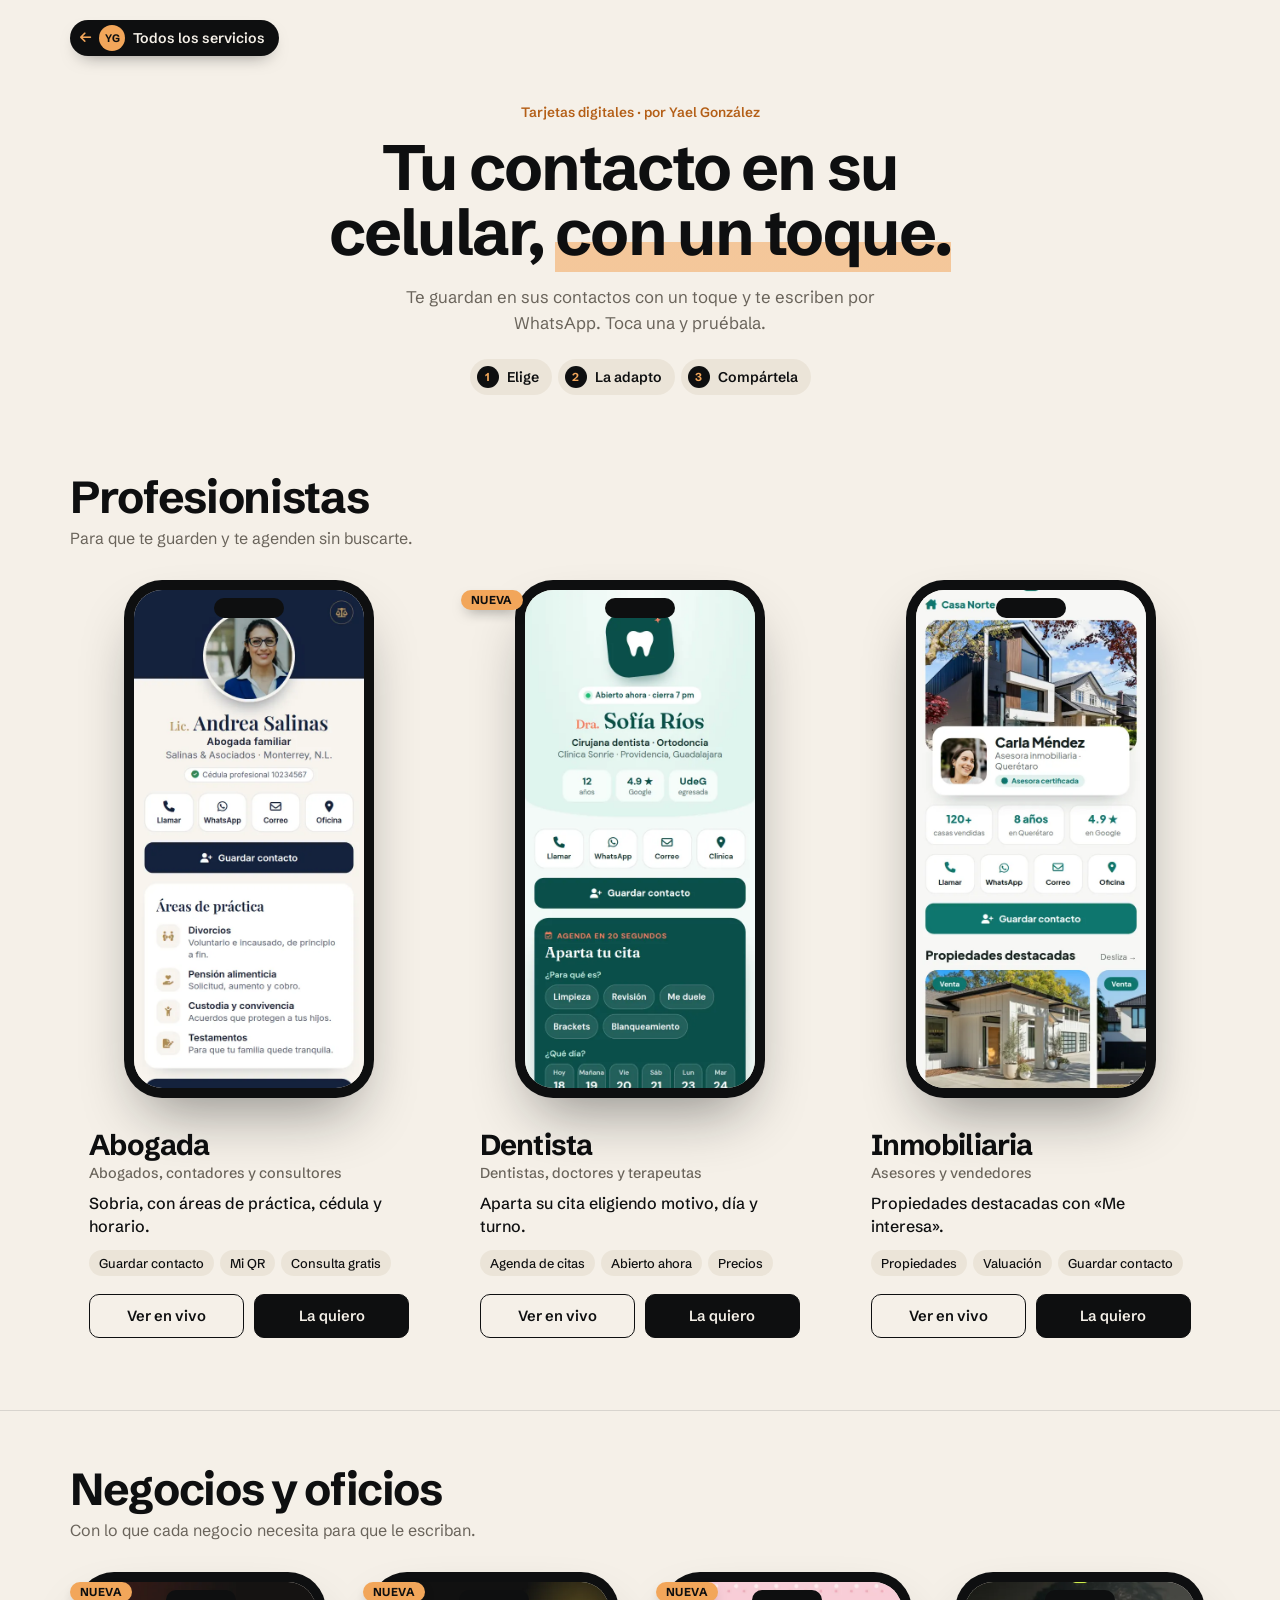
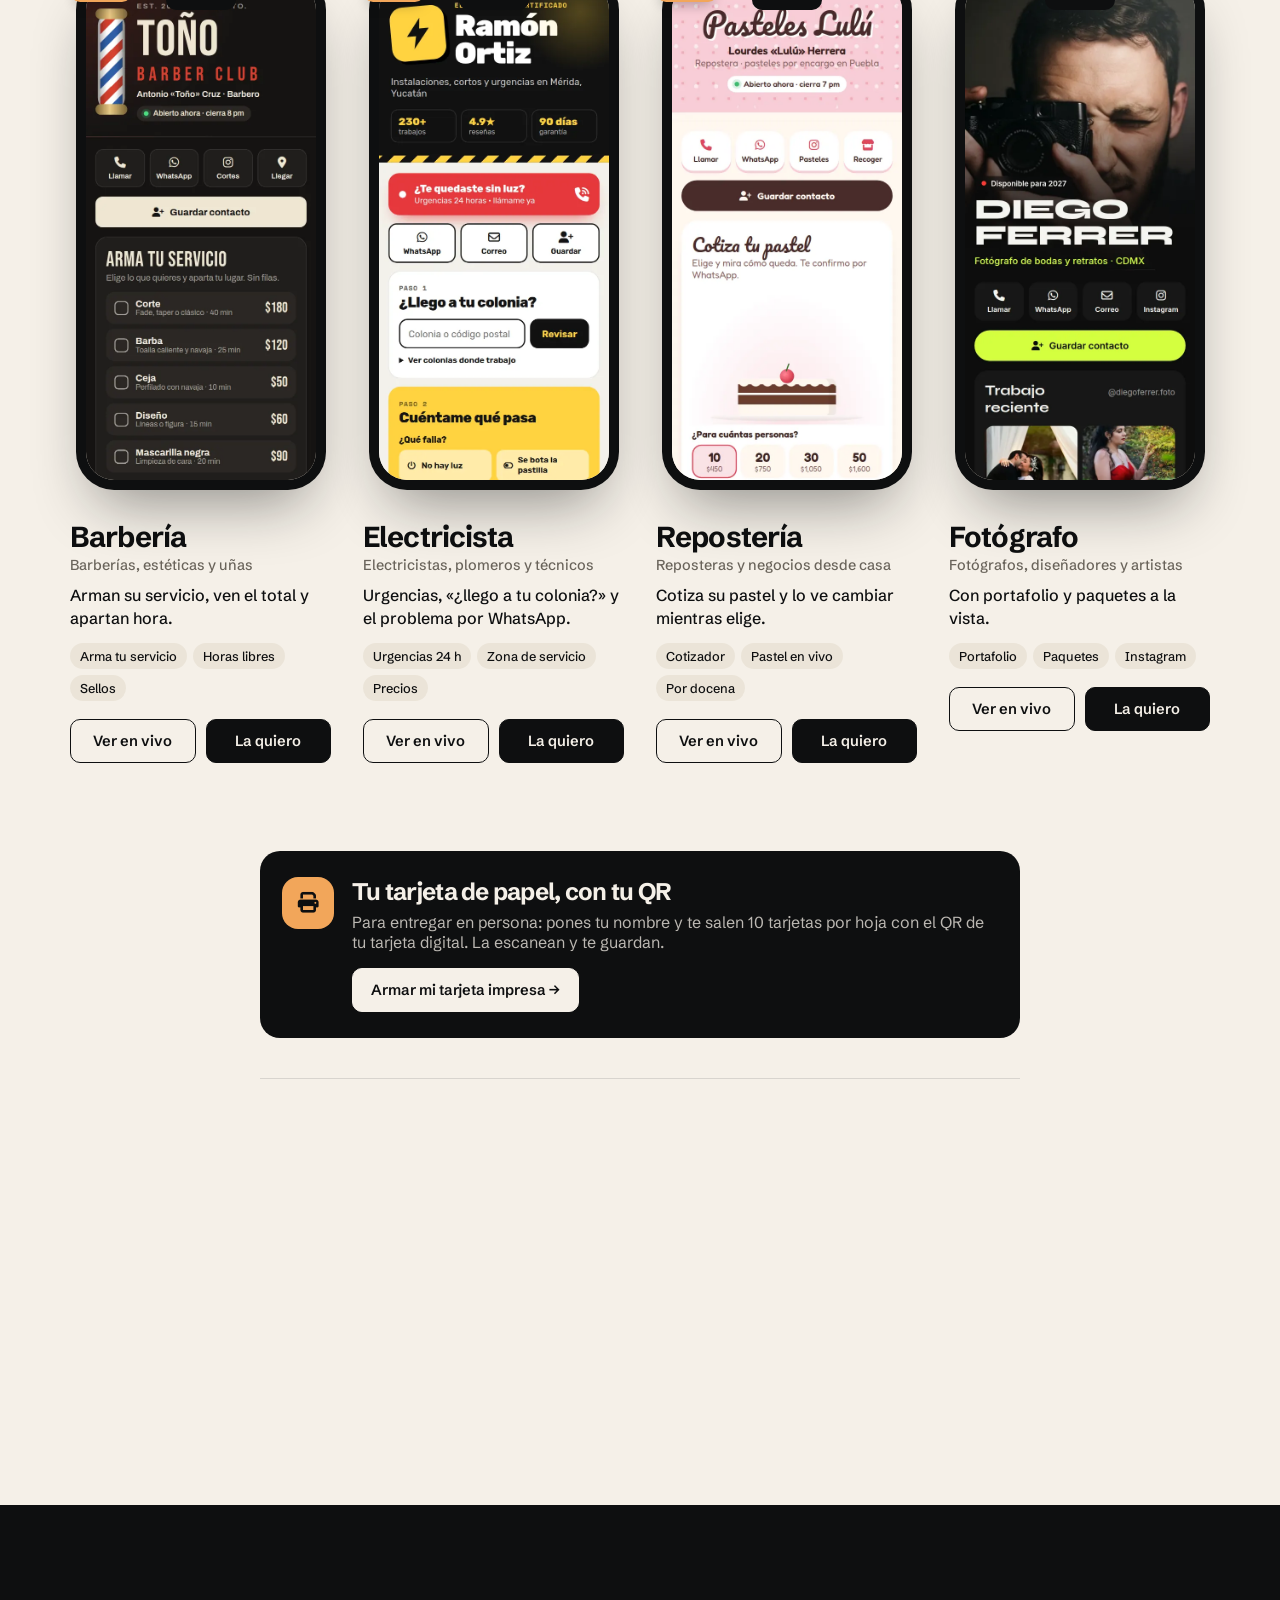
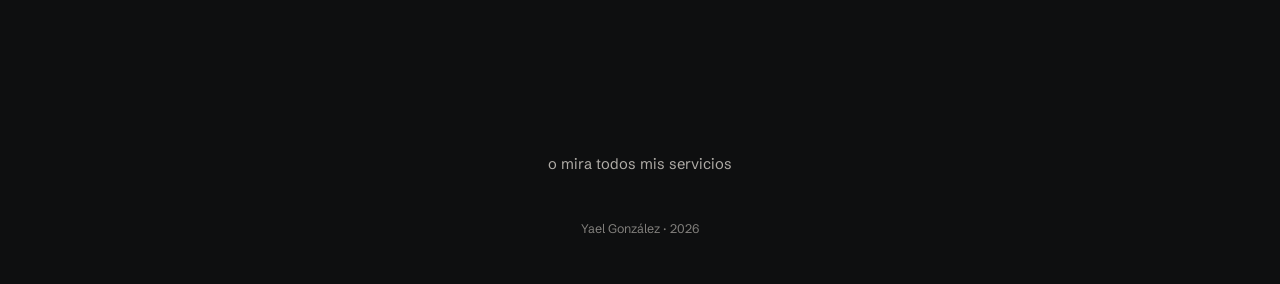
==== commit 4f2ac2ba: "Portada: texto de entrada corto y sin el enlace repetido al catálogo, para que el primer ejemplo se " ====
--- a/index.html
+++ b/index.html
@@ -40,13 +40,12 @@
   <header class="intro">
     <p class="kicker">Tarjetas digitales · por Yael González</p>
     <h1 class="title">Tu contacto en su celular, <em>con un toque.</em></h1>
-    <p class="lead">Compartes tu enlace o tu QR y quien lo abre te guarda en sus contactos, ve lo que haces y te escribe por WhatsApp. Y no se acaban como las de papel. Toca un ejemplo y pruébalo.</p>
+    <p class="lead">Te guardan en sus contactos con un toque y te escriben por WhatsApp. Toca una y pruébala.</p>
     <ol class="how">
       <li><strong>Elige</strong></li>
-      <li><strong>Lo adapto</strong></li>
-      <li><strong>Compartes tu QR</strong></li>
+      <li><strong>La adapto</strong></li>
+      <li><strong>Compártela</strong></li>
     </ol>
-    <p class="help">¿Necesitas otra cosa? <a href="../yalech-web-link-in-bio/">Mira el catálogo completo <span aria-hidden="true">→</span></a></p>
   </header>
 
   <section class="category" id="profesionistas">
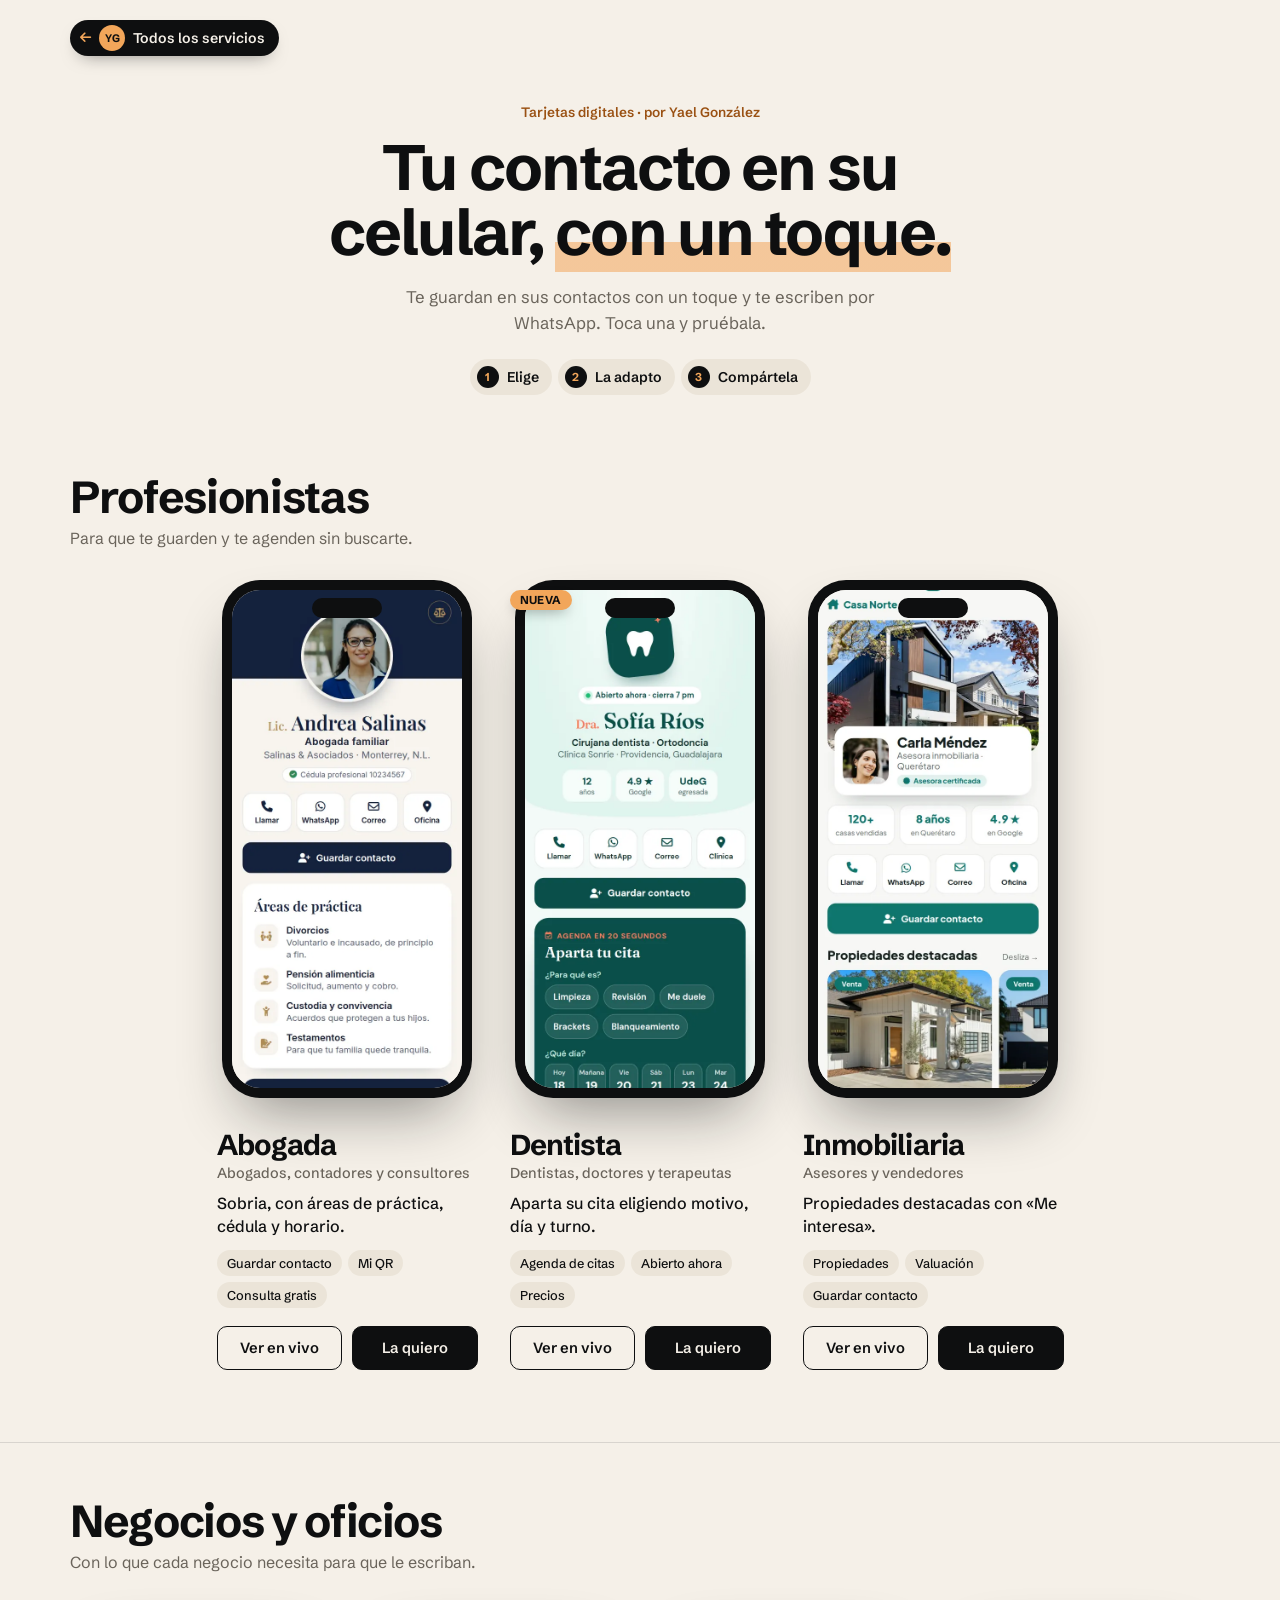
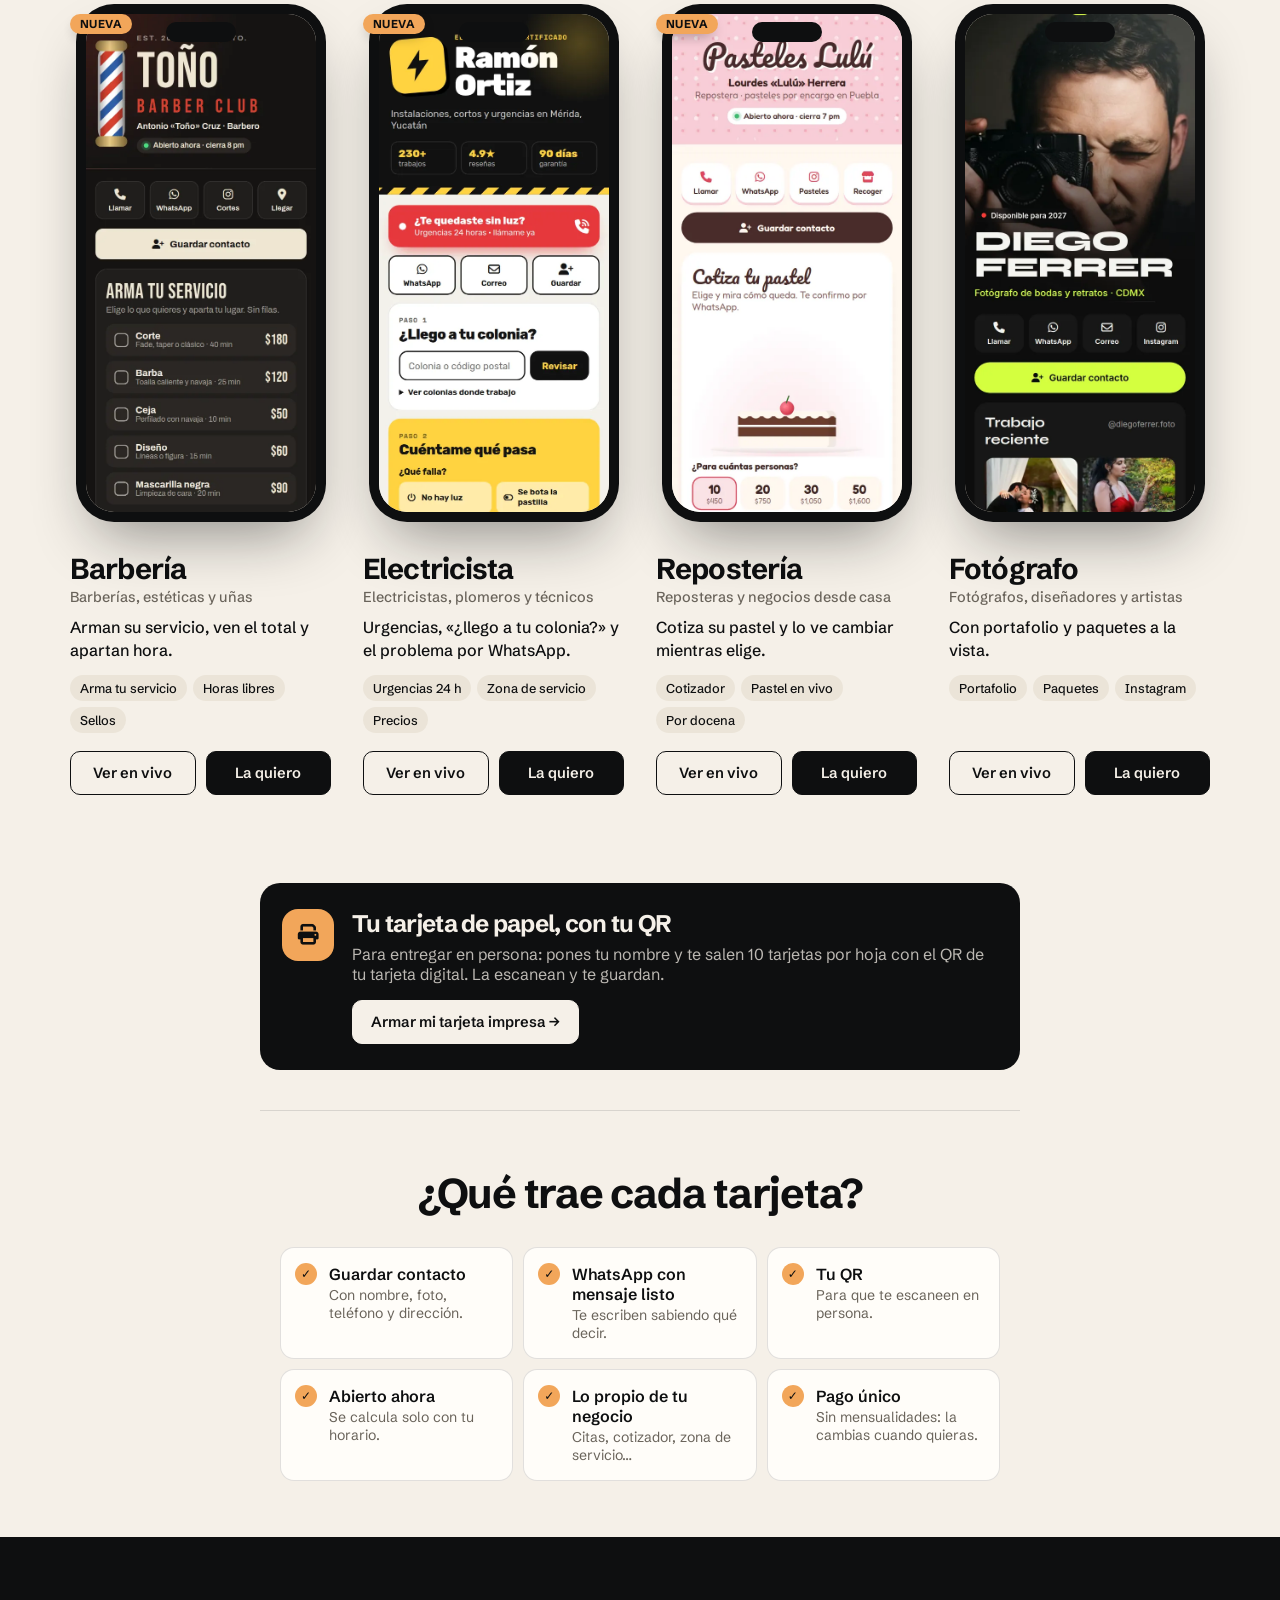
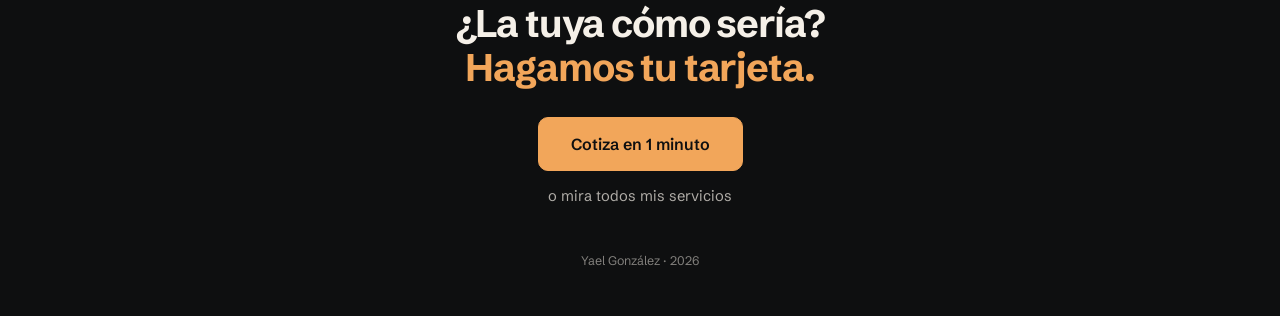
==== commit 9f4349c9: "Portada de la misma familia que las demás: mismos estilos, carrusel y cotizador, última fila centrad" ====
--- a/index.html
+++ b/index.html
@@ -24,9 +24,9 @@
   <link rel="preconnect" href="https://fonts.gstatic.com" crossorigin />
   <link href="https://fonts.googleapis.com/css2?family=Schibsted+Grotesk:wght@400;500;600;700&display=swap" rel="stylesheet" />
   <link rel="stylesheet" href="https://cdnjs.cloudflare.com/ajax/libs/font-awesome/6.5.1/css/all.min.css" integrity="sha512-DTOQO9RWCH3ppGqcWaEA1BIZOC6xxalwEsw9c2QQeAIftl+Vegovlnee1c9QX4TctnWMn13TZye+giMm8e2LwA==" crossorigin="anonymous" referrerpolicy="no-referrer" />
-  <link rel="stylesheet" href="estilos.css?v=1" />
+  <link rel="stylesheet" href="estilos.css?v=10" />
   <link rel="stylesheet" href="assets/cotizar.css?v=1" />
-  <link rel="stylesheet" href="assets/carrusel.css?v=2" />
+  <link rel="stylesheet" href="assets/carrusel.css?v=3" />
 </head>
 <body>
   <!-- Ejemplos de tarjetas digitales de yalech. Cada tarjeta vive en su carpeta (abogada/, dentista/, barberia/…)
@@ -37,6 +37,7 @@
     <a class="back" href="../yalech-web-link-in-bio/#tarjetas" aria-label="Regresar al catálogo de servicios"><i class="fa-solid fa-arrow-left"></i><span class="back-avatar" aria-hidden="true">YG</span>Todos los servicios</a>
   </nav>
 
+  <main>
   <header class="intro">
     <p class="kicker">Tarjetas digitales · por Yael González</p>
     <h1 class="title">Tu contacto en su celular, <em>con un toque.</em></h1>
@@ -192,6 +193,8 @@
     </ul>
   </section>
 
+  </main>
+
   <footer class="outro">
     <p class="outro-text">¿La tuya cómo sería? <em>Hagamos tu tarjeta.</em></p>
     <a class="btn btn--solid btn--big" href="https://wa.me/520000000000?text=Hola%20Yael,%20quiero%20cotizar%20una%20tarjeta%20digital" target="_blank" rel="noopener" data-cotizar="tarjeta">Cotiza en 1 minuto</a>
@@ -199,11 +202,13 @@
     <p class="outro-sign">Yael González · 2026</p>
   </footer>
 
+  <aside aria-label="Cotizar">
   <a class="float-quote" href="https://wa.me/520000000000?text=Hola%20Yael,%20quiero%20cotizar%20una%20tarjeta%20digital" target="_blank" rel="noopener" data-cotizar="tarjeta"><i class="fa-solid fa-bolt"></i> Cotiza en 1 minuto</a>
+  </aside>
 
   <script src="assets/motion.js"></script>
-  <script src="assets/cotizar.js?v=2"></script>
-  <script src="assets/carrusel.js?v=1"></script>
+  <script src="assets/cotizar.js?v=3"></script>
+  <script src="assets/carrusel.js?v=3"></script>
   <script>
     // Carrusel de ejemplos: flechas, puntitos y una probadita para que se note que se desliza
     document.querySelectorAll('.category .grid').forEach(g => carrusel(g));
--- a/estilos.css
+++ b/estilos.css
@@ -5,7 +5,7 @@
   --muted: #6a645b;
   --line: rgba(14, 15, 16, 0.12);
   --amber: #f2a65a;
-  --amber-text: #b45f17;
+  --amber-text: #9a5113;
 
   --font: "Schibsted Grotesk", system-ui, sans-serif;
   --tracking: -0.03em;
@@ -129,7 +129,7 @@
 
 /* ¿No sabes cuál? → abre el cotizador */
 .help { margin-top: 18px; font-size: 0.95rem; color: var(--muted); animation: rise 0.8s cubic-bezier(0.2, 0.8, 0.2, 1) 0.55s both; }
-.help a { color: var(--amber-text); font-weight: 600; text-decoration: none; border-bottom: 1.5px solid rgba(180, 95, 23, 0.35); transition: border-color 0.2s ease; }
+.help a { color: var(--amber-text); font-weight: 600; text-decoration: none; border-bottom: 1.5px solid rgba(154, 81, 19, 0.35); transition: border-color 0.2s ease; }
 .help a:hover { border-color: var(--amber-text); }
 
 /* Cotizador (assets/cotizar.css): colores de esta página */
@@ -459,10 +459,11 @@
 .device-phone img { border-radius: 12px; }
 @media (max-width: 640px) { .item--system .device { max-width: 320px; } }
 
-/* Sitios web y landing pages: filas de 3 centradas (en lugar de 4 + sobrantes) */
+/* En compu y tablet: hasta 4 por fila (3 para sistemas) y la última fila centrada, sin huecos a la derecha */
 @media (min-width: 641px) {
-  #sitios-web .grid, #landing-pages .grid { display: flex; flex-wrap: wrap; justify-content: center; }
-  #sitios-web .item, #landing-pages .item { flex: 0 1 calc((100% - 64px) / 3); min-width: 250px; }
+  .grid { display: flex; flex-wrap: wrap; justify-content: center; }
+  .item { flex: 0 1 calc((100% - 96px) / 4); min-width: 230px; }
+  .item--system { flex-basis: calc((100% - 64px) / 3); min-width: 280px; }
 }
 
 /* ---------- Celular: plantillas en carrusel ---------- */
@@ -591,3 +592,10 @@
 .tool .btn { margin-top: 16px; background: var(--bg); color: var(--ink); border-color: var(--bg); }
 .tool .btn:hover { background: var(--amber); border-color: var(--amber); }
 @media (max-width: 800px) { .tool { margin-inline: 16px; } }
+
+/* Los botones de cada ejemplo no se parten en dos líneas */
+.item-actions .btn { white-space: nowrap; padding-inline: 12px; }
+
+/* Los botones de todas las tarjetas quedan a la misma altura, aunque la descripción mida distinto */
+.item-info { flex: 1; display: flex; flex-direction: column; }
+.item-actions { margin-top: auto; padding-top: 18px; }
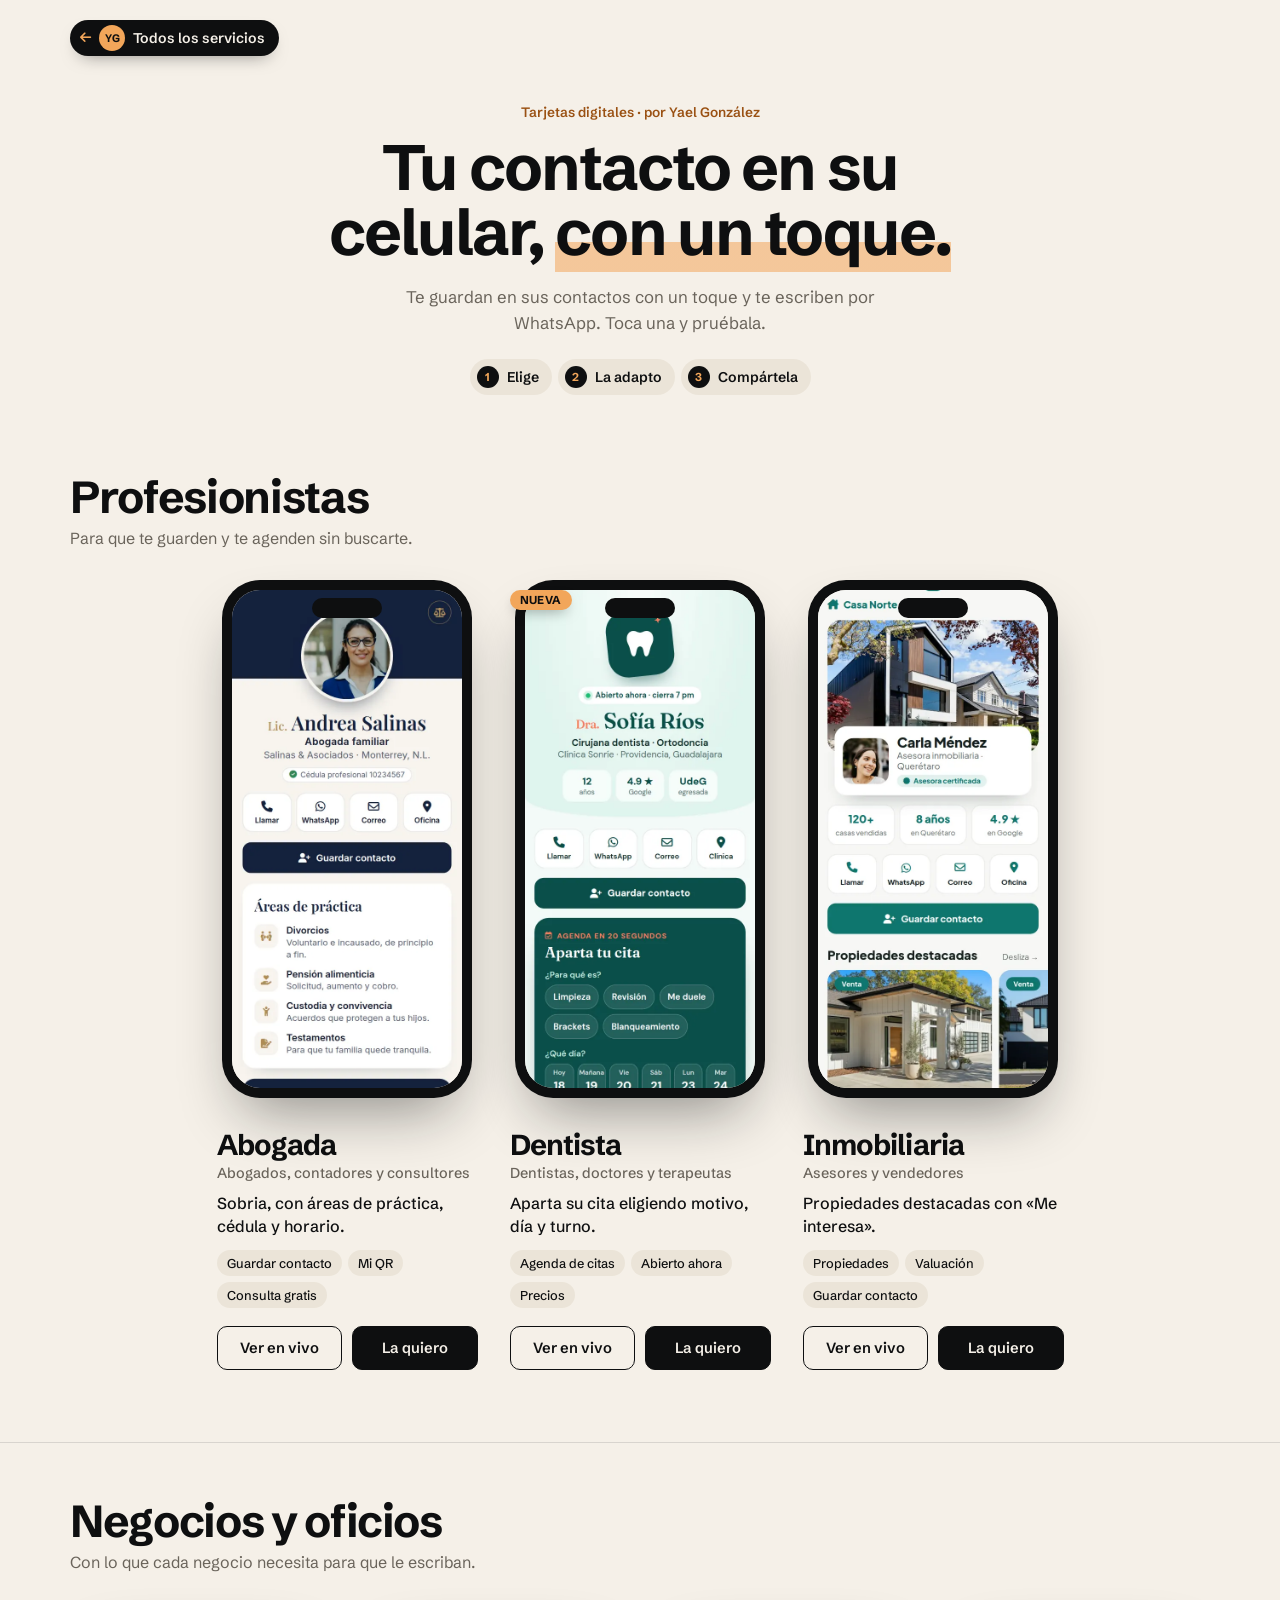
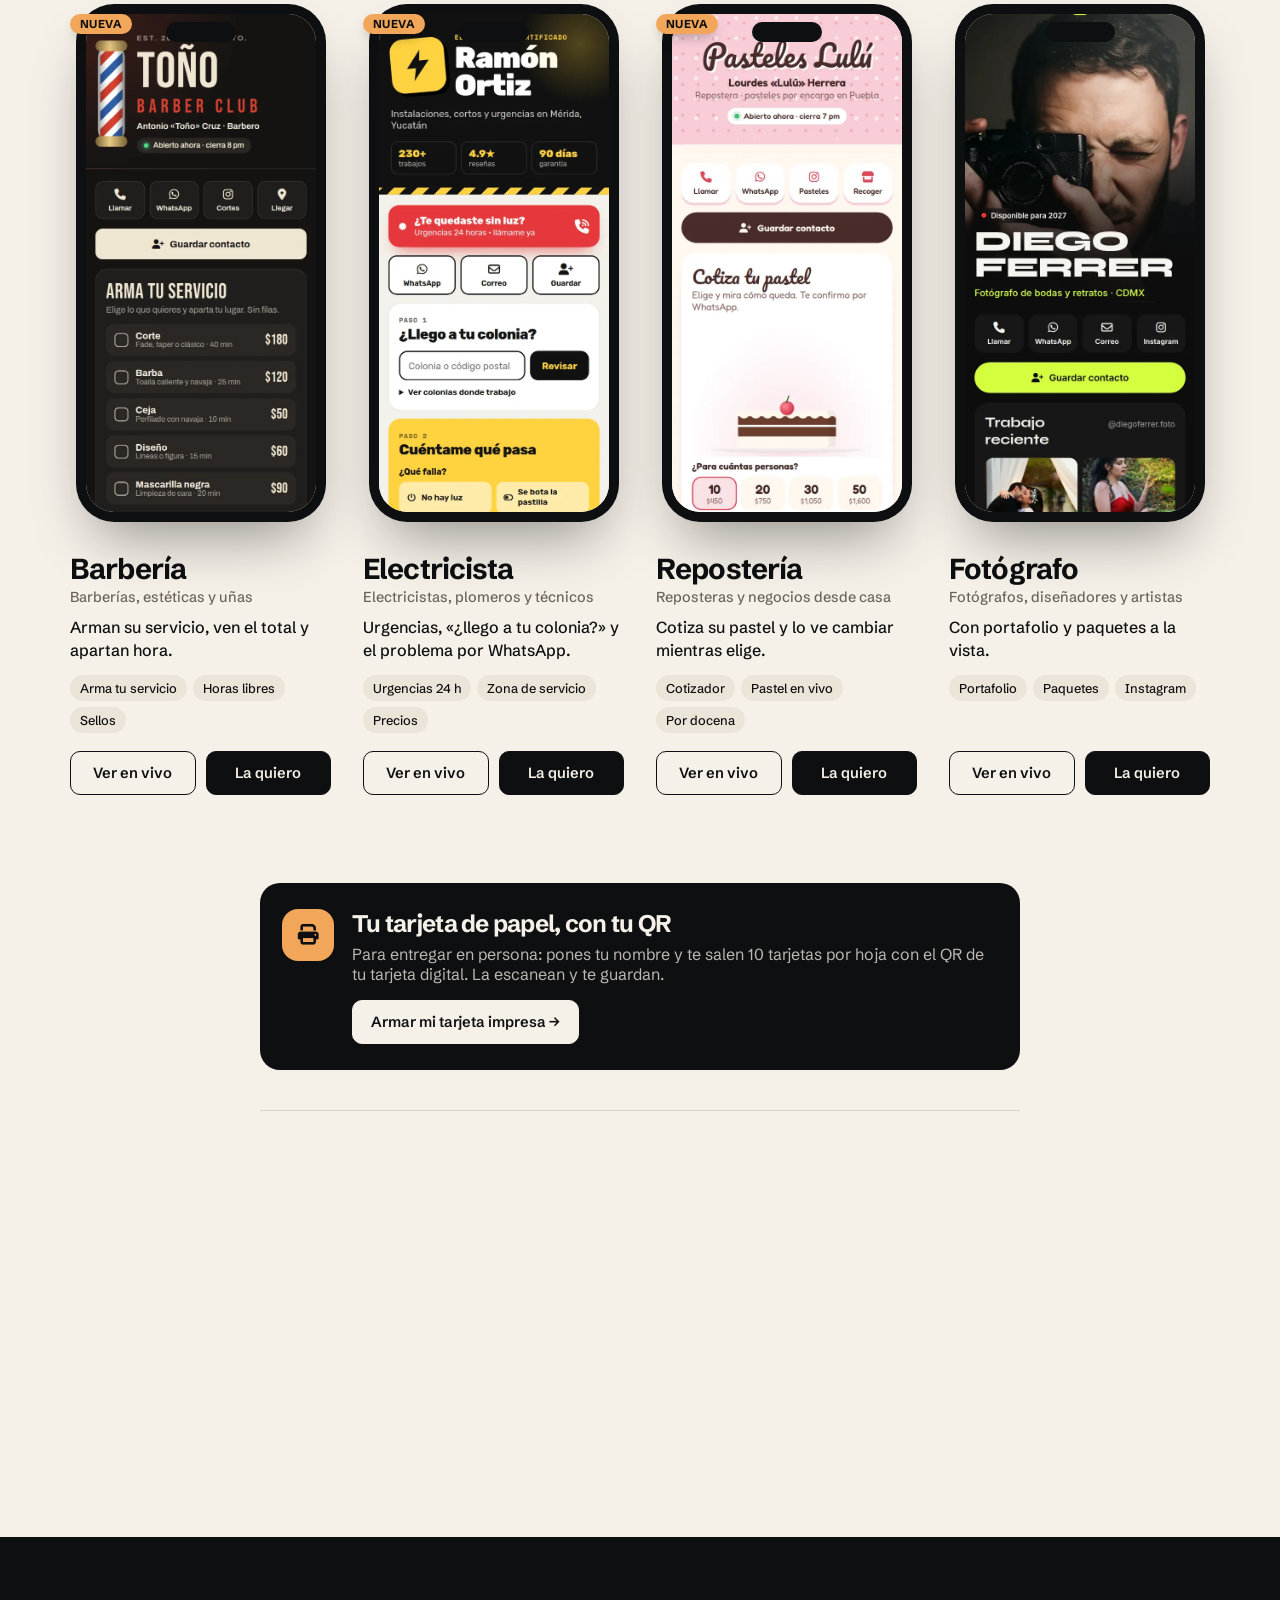
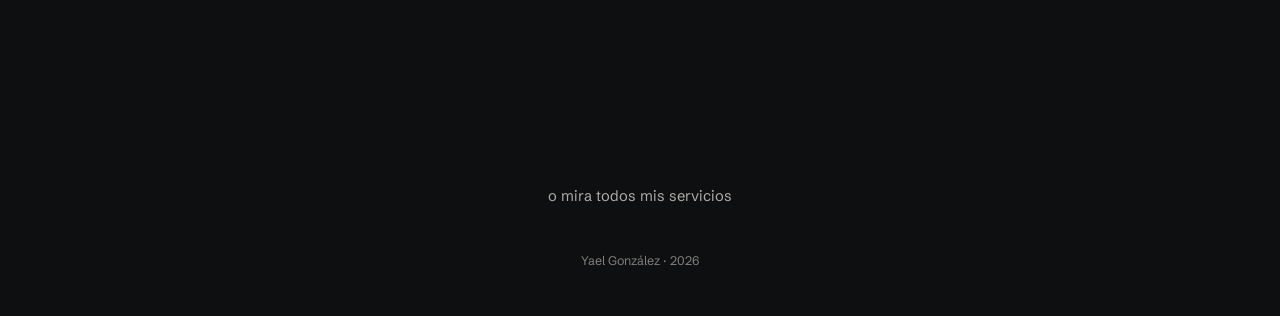
==== commit 2d3792f2: "Íconos propios y ligeros: solo los 226 íconos que se usan (unos 33 KB en lugar de unos 400 KB desde " ====
--- a/index.html
+++ b/index.html
@@ -23,7 +23,7 @@
   <link rel="preconnect" href="https://fonts.googleapis.com" />
   <link rel="preconnect" href="https://fonts.gstatic.com" crossorigin />
   <link href="https://fonts.googleapis.com/css2?family=Schibsted+Grotesk:wght@400;500;600;700&display=swap" rel="stylesheet" />
-  <link rel="stylesheet" href="https://cdnjs.cloudflare.com/ajax/libs/font-awesome/6.5.1/css/all.min.css" integrity="sha512-DTOQO9RWCH3ppGqcWaEA1BIZOC6xxalwEsw9c2QQeAIftl+Vegovlnee1c9QX4TctnWMn13TZye+giMm8e2LwA==" crossorigin="anonymous" referrerpolicy="no-referrer" />
+  <link rel="stylesheet" href="assets/iconos/iconos.css?v=1" />
   <link rel="stylesheet" href="estilos.css?v=10" />
   <link rel="stylesheet" href="assets/cotizar.css?v=1" />
   <link rel="stylesheet" href="assets/carrusel.css?v=3" />
--- a/assets/iconos/iconos.css
+++ b/assets/iconos/iconos.css
@@ -0,0 +1,9 @@
+/*!
+ * Font Awesome Free 6.5.1 by @fontawesome - https://fontawesome.com
+ * License - https://fontawesome.com/license/free (Icons: CC BY 4.0, Fonts: SIL OFL 1.1, Code: MIT License)
+ * Copyright 2023 Fonticons, Inc.
+ */
+/* Versión ligera para yalech: solo los íconos que usan los ejemplos (se genera con iconos.py; no editar a mano). */
+
+.fa{font-family:var(--fa-style-family,"Font Awesome 6 Free");font-weight:var(--fa-style,900)}.fa,.fa-brands,.fa-classic,.fa-regular,.fa-sharp,.fa-solid,.fab,.far,.fas{-moz-osx-font-smoothing:grayscale;-webkit-font-smoothing:antialiased;display:var(--fa-display,inline-block);font-style:normal;font-variant:normal;line-height:1;text-rendering:auto}.fa-classic,.fa-regular,.fa-solid,.far,.fas{font-family:"Font Awesome 6 Free"}.fa-brands,.fab{font-family:"Font Awesome 6 Brands"}.fa-1x{font-size:1em}.fa-2x{font-size:2em}.fa-3x{font-size:3em}.fa-4x{font-size:4em}.fa-5x{font-size:5em}.fa-6x{font-size:6em}.fa-7x{font-size:7em}.fa-8x{font-size:8em}.fa-9x{font-size:9em}.fa-10x{font-size:10em}.fa-2xs{font-size:.625em;line-height:.1em;vertical-align:.225em}.fa-xs{font-size:.75em;line-height:.08333em;vertical-align:.125em}.fa-sm{font-size:.875em;line-height:.07143em;vertical-align:.05357em}.fa-lg{font-size:1.25em;line-height:.05em;vertical-align:-.075em}.fa-xl{font-size:1.5em;line-height:.04167em;vertical-align:-.125em}.fa-2xl{font-size:2em;line-height:.03125em;vertical-align:-.1875em}.fa-fw{text-align:center;width:1.25em}.fa-ul{list-style-type:none;margin-left:var(--fa-li-margin,2.5em);padding-left:0}.fa-ul>li{position:relative}.fa-li{left:calc(var(--fa-li-width, 2em)*-1);position:absolute;text-align:center;width:var(--fa-li-width,2em);line-height:inherit}.fa-border{border-radius:var(--fa-border-radius,.1em);border:var(--fa-border-width,.08em) var(--fa-border-style,solid) var(--fa-border-color,#eee);padding:var(--fa-border-padding,.2em .25em .15em)}.fa-pull-left{float:left;margin-right:var(--fa-pull-margin,.3em)}.fa-pull-right{float:right;margin-left:var(--fa-pull-margin,.3em)}.fa-beat{-webkit-animation-name:fa-beat;animation-name:fa-beat;-webkit-animation-delay:var(--fa-animation-delay,0s);animation-delay:var(--fa-animation-delay,0s);-webkit-animation-direction:var(--fa-animation-direction,normal);animation-direction:var(--fa-animation-direction,normal);-webkit-animation-duration:var(--fa-animation-duration,1s);animation-duration:var(--fa-animation-duration,1s);-webkit-animation-iteration-count:var(--fa-animation-iteration-count,infinite);animation-iteration-count:var(--fa-animation-iteration-count,infinite);-webkit-animation-timing-function:var(--fa-animation-timing,ease-in-out);animation-timing-function:var(--fa-animation-timing,ease-in-out)}.fa-bounce{-webkit-animation-name:fa-bounce;animation-name:fa-bounce;-webkit-animation-delay:var(--fa-animation-delay,0s);animation-delay:var(--fa-animation-delay,0s);-webkit-animation-direction:var(--fa-animation-direction,normal);animation-direction:var(--fa-animation-direction,normal);-webkit-animation-duration:var(--fa-animation-duration,1s);animation-duration:var(--fa-animation-duration,1s);-webkit-animation-iteration-count:var(--fa-animation-iteration-count,infinite);animation-iteration-count:var(--fa-animation-iteration-count,infinite);-webkit-animation-timing-function:var(--fa-animation-timing,cubic-bezier(.28,.84,.42,1));animation-timing-function:var(--fa-animation-timing,cubic-bezier(.28,.84,.42,1))}.fa-fade{-webkit-animation-name:fa-fade;animation-name:fa-fade;-webkit-animation-iteration-count:var(--fa-animation-iteration-count,infinite);animation-iteration-count:var(--fa-animation-iteration-count,infinite);-webkit-animation-timing-function:var(--fa-animation-timing,cubic-bezier(.4,0,.6,1));animation-timing-function:var(--fa-animation-timing,cubic-bezier(.4,0,.6,1))}.fa-beat-fade,.fa-fade{-webkit-animation-delay:var(--fa-animation-delay,0s);animation-delay:var(--fa-animation-delay,0s);-webkit-animation-direction:var(--fa-animation-direction,normal);animation-direction:var(--fa-animation-direction,normal);-webkit-animation-duration:var(--fa-animation-duration,1s);animation-duration:var(--fa-animation-duration,1s)}.fa-beat-fade{-webkit-animation-name:fa-beat-fade;animation-name:fa-beat-fade;-webkit-animation-iteration-count:var(--fa-animation-iteration-count,infinite);animation-iteration-count:var(--fa-animation-iteration-count,infinite);-webkit-animation-timing-function:var(--fa-animation-timing,cubic-bezier(.4,0,.6,1));animation-timing-function:var(--fa-animation-timing,cubic-bezier(.4,0,.6,1))}.fa-flip{-webkit-animation-name:fa-flip;animation-name:fa-flip;-webkit-animation-delay:var(--fa-animation-delay,0s);animation-delay:var(--fa-animation-delay,0s);-webkit-animation-direction:var(--fa-animation-direction,normal);animation-direction:var(--fa-animation-direction,normal);-webkit-animation-duration:var(--fa-animation-duration,1s);animation-duration:var(--fa-animation-duration,1s);-webkit-animation-iteration-count:var(--fa-animation-iteration-count,infinite);animation-iteration-count:var(--fa-animation-iteration-count,infinite);-webkit-animation-timing-function:var(--fa-animation-timing,ease-in-out);animation-timing-function:var(--fa-animation-timing,ease-in-out)}.fa-shake{-webkit-animation-name:fa-shake;animation-name:fa-shake;-webkit-animation-duration:var(--fa-animation-duration,1s);animation-duration:var(--fa-animation-duration,1s);-webkit-animation-iteration-count:var(--fa-animation-iteration-count,infinite);animation-iteration-count:var(--fa-animation-iteration-count,infinite);-webkit-animation-timing-function:var(--fa-animation-timing,linear);animation-timing-function:var(--fa-animation-timing,linear)}.fa-shake,.fa-spin{-webkit-animation-delay:var(--fa-animation-delay,0s);animation-delay:var(--fa-animation-delay,0s);-webkit-animation-direction:var(--fa-animation-direction,normal);animation-direction:var(--fa-animation-direction,normal)}.fa-spin{-webkit-animation-name:fa-spin;animation-name:fa-spin;-webkit-animation-duration:var(--fa-animation-duration,2s);animation-duration:var(--fa-animation-duration,2s);-webkit-animation-iteration-count:var(--fa-animation-iteration-count,infinite);animation-iteration-count:var(--fa-animation-iteration-count,infinite);-webkit-animation-timing-function:var(--fa-animation-timing,linear);animation-timing-function:var(--fa-animation-timing,linear)}.fa-spin-reverse{--fa-animation-direction:reverse}.fa-pulse,.fa-spin-pulse{-webkit-animation-name:fa-spin;animation-name:fa-spin;-webkit-animation-direction:var(--fa-animation-direction,normal);animation-direction:var(--fa-animation-direction,normal);-webkit-animation-duration:var(--fa-animation-duration,1s);animation-duration:var(--fa-animation-duration,1s);-webkit-animation-iteration-count:var(--fa-animation-iteration-count,infinite);animation-iteration-count:var(--fa-animation-iteration-count,infinite);-webkit-animation-timing-function:var(--fa-animation-timing,steps(8));animation-timing-function:var(--fa-animation-timing,steps(8))}@media (prefers-reduced-motion:reduce){.fa-beat,.fa-beat-fade,.fa-bounce,.fa-fade,.fa-flip,.fa-pulse,.fa-shake,.fa-spin,.fa-spin-pulse{-webkit-animation-delay:-1ms;animation-delay:-1ms;-webkit-animation-duration:1ms;animation-duration:1ms;-webkit-animation-iteration-count:1;animation-iteration-count:1;-webkit-transition-delay:0s;transition-delay:0s;-webkit-transition-duration:0s;transition-duration:0s}}@-webkit-keyframes fa-beat{0%,90%{-webkit-transform:scale(1);transform:scale(1)}45%{-webkit-transform:scale(var(--fa-beat-scale,1.25));transform:scale(var(--fa-beat-scale,1.25))}}@keyframes fa-beat{0%,90%{-webkit-transform:scale(1);transform:scale(1)}45%{-webkit-transform:scale(var(--fa-beat-scale,1.25));transform:scale(var(--fa-beat-scale,1.25))}}@-webkit-keyframes fa-bounce{0%{-webkit-transform:scale(1) translateY(0);transform:scale(1) translateY(0)}10%{-webkit-transform:scale(var(--fa-bounce-start-scale-x,1.1),var(--fa-bounce-start-scale-y,.9)) translateY(0);transform:scale(var(--fa-bounce-start-scale-x,1.1),var(--fa-bounce-start-scale-y,.9)) translateY(0)}30%{-webkit-transform:scale(var(--fa-bounce-jump-scale-x,.9),var(--fa-bounce-jump-scale-y,1.1)) translateY(var(--fa-bounce-height,-.5em));transform:scale(var(--fa-bounce-jump-scale-x,.9),var(--fa-bounce-jump-scale-y,1.1)) translateY(var(--fa-bounce-height,-.5em))}50%{-webkit-transform:scale(var(--fa-bounce-land-scale-x,1.05),var(--fa-bounce-land-scale-y,.95)) translateY(0);transform:scale(var(--fa-bounce-land-scale-x,1.05),var(--fa-bounce-land-scale-y,.95)) translateY(0)}57%{-webkit-transform:scale(1) translateY(var(--fa-bounce-rebound,-.125em));transform:scale(1) translateY(var(--fa-bounce-rebound,-.125em))}64%{-webkit-transform:scale(1) translateY(0);transform:scale(1) translateY(0)}to{-webkit-transform:scale(1) translateY(0);transform:scale(1) translateY(0)}}@keyframes fa-bounce{0%{-webkit-transform:scale(1) translateY(0);transform:scale(1) translateY(0)}10%{-webkit-transform:scale(var(--fa-bounce-start-scale-x,1.1),var(--fa-bounce-start-scale-y,.9)) translateY(0);transform:scale(var(--fa-bounce-start-scale-x,1.1),var(--fa-bounce-start-scale-y,.9)) translateY(0)}30%{-webkit-transform:scale(var(--fa-bounce-jump-scale-x,.9),var(--fa-bounce-jump-scale-y,1.1)) translateY(var(--fa-bounce-height,-.5em));transform:scale(var(--fa-bounce-jump-scale-x,.9),var(--fa-bounce-jump-scale-y,1.1)) translateY(var(--fa-bounce-height,-.5em))}50%{-webkit-transform:scale(var(--fa-bounce-land-scale-x,1.05),var(--fa-bounce-land-scale-y,.95)) translateY(0);transform:scale(var(--fa-bounce-land-scale-x,1.05),var(--fa-bounce-land-scale-y,.95)) translateY(0)}57%{-webkit-transform:scale(1) translateY(var(--fa-bounce-rebound,-.125em));transform:scale(1) translateY(var(--fa-bounce-rebound,-.125em))}64%{-webkit-transform:scale(1) translateY(0);transform:scale(1) translateY(0)}to{-webkit-transform:scale(1) translateY(0);transform:scale(1) translateY(0)}}@-webkit-keyframes fa-fade{50%{opacity:var(--fa-fade-opacity,.4)}}@keyframes fa-fade{50%{opacity:var(--fa-fade-opacity,.4)}}@-webkit-keyframes fa-beat-fade{0%,to{opacity:var(--fa-beat-fade-opacity,.4);-webkit-transform:scale(1);transform:scale(1)}50%{opacity:1;-webkit-transform:scale(var(--fa-beat-fade-scale,1.125));transform:scale(var(--fa-beat-fade-scale,1.125))}}@keyframes fa-beat-fade{0%,to{opacity:var(--fa-beat-fade-opacity,.4);-webkit-transform:scale(1);transform:scale(1)}50%{opacity:1;-webkit-transform:scale(var(--fa-beat-fade-scale,1.125));transform:scale(var(--fa-beat-fade-scale,1.125))}}@-webkit-keyframes fa-flip{50%{-webkit-transform:rotate3d(var(--fa-flip-x,0),var(--fa-flip-y,1),var(--fa-flip-z,0),var(--fa-flip-angle,-180deg));transform:rotate3d(var(--fa-flip-x,0),var(--fa-flip-y,1),var(--fa-flip-z,0),var(--fa-flip-angle,-180deg))}}@keyframes fa-flip{50%{-webkit-transform:rotate3d(var(--fa-flip-x,0),var(--fa-flip-y,1),var(--fa-flip-z,0),var(--fa-flip-angle,-180deg));transform:rotate3d(var(--fa-flip-x,0),var(--fa-flip-y,1),var(--fa-flip-z,0),var(--fa-flip-angle,-180deg))}}@-webkit-keyframes fa-shake{0%{-webkit-transform:rotate(-15deg);transform:rotate(-15deg)}4%{-webkit-transform:rotate(15deg);transform:rotate(15deg)}8%,24%{-webkit-transform:rotate(-18deg);transform:rotate(-18deg)}12%,28%{-webkit-transform:rotate(18deg);transform:rotate(18deg)}16%{-webkit-transform:rotate(-22deg);transform:rotate(-22deg)}20%{-webkit-transform:rotate(22deg);transform:rotate(22deg)}32%{-webkit-transform:rotate(-12deg);transform:rotate(-12deg)}36%{-webkit-transform:rotate(12deg);transform:rotate(12deg)}40%,to{-webkit-transform:rotate(0deg);transform:rotate(0deg)}}@keyframes fa-shake{0%{-webkit-transform:rotate(-15deg);transform:rotate(-15deg)}4%{-webkit-transform:rotate(15deg);transform:rotate(15deg)}8%,24%{-webkit-transform:rotate(-18deg);transform:rotate(-18deg)}12%,28%{-webkit-transform:rotate(18deg);transform:rotate(18deg)}16%{-webkit-transform:rotate(-22deg);transform:rotate(-22deg)}20%{-webkit-transform:rotate(22deg);transform:rotate(22deg)}32%{-webkit-transform:rotate(-12deg);transform:rotate(-12deg)}36%{-webkit-transform:rotate(12deg);transform:rotate(12deg)}40%,to{-webkit-transform:rotate(0deg);transform:rotate(0deg)}}@-webkit-keyframes fa-spin{0%{-webkit-transform:rotate(0deg);transform:rotate(0deg)}to{-webkit-transform:rotate(1turn);transform:rotate(1turn)}}@keyframes fa-spin{0%{-webkit-transform:rotate(0deg);transform:rotate(0deg)}to{-webkit-transform:rotate(1turn);transform:rotate(1turn)}}.fa-rotate-90{-webkit-transform:rotate(90deg);transform:rotate(90deg)}.fa-rotate-180{-webkit-transform:rotate(180deg);transform:rotate(180deg)}.fa-rotate-270{-webkit-transform:rotate(270deg);transform:rotate(270deg)}.fa-flip-horizontal{-webkit-transform:scaleX(-1);transform:scaleX(-1)}.fa-flip-vertical{-webkit-transform:scaleY(-1);transform:scaleY(-1)}.fa-flip-both,.fa-flip-horizontal.fa-flip-vertical{-webkit-transform:scale(-1);transform:scale(-1)}.fa-rotate-by{-webkit-transform:rotate(var(--fa-rotate-angle,none));transform:rotate(var(--fa-rotate-angle,none))}.fa-stack{display:inline-block;height:2em;line-height:2em;position:relative;vertical-align:middle;width:2.5em}.fa-stack-1x,.fa-stack-2x{left:0;position:absolute;text-align:center;width:100%;z-index:var(--fa-stack-z-index,auto)}.fa-stack-1x{line-height:inherit}.fa-stack-2x{font-size:2em}.fa-inverse{color:var(--fa-inverse,#fff)}.fa-trash-can:before{content:"\f2ed"}.fa-stethoscope:before{content:"\f0f1"}.fa-file-lines:before{content:"\f15c"}.fa-ring:before{content:"\f70b"}.fa-calendar-days:before{content:"\f073"}.fa-door-open:before{content:"\f52b"}.fa-soap:before{content:"\e06e"}.fa-face-smile-beam:before{content:"\f5b8"}.fa-flag-checkered:before{content:"\f11e"}.fa-beer-mug-empty:before{content:"\f0fc"}.fa-fire-flame-simple:before{content:"\f46a"}.fa-address-book:before{content:"\f2b9"}.fa-comments:before{content:"\f086"}.fa-clipboard-list:before{content:"\f46d"}.fa-truck-ramp-box:before{content:"\f4de"}.fa-toggle-off:before{content:"\f204"}.fa-paw:before{content:"\f1b0"}.fa-cloud:before{content:"\f0c2"}.fa-bell-concierge:before{content:"\f562"}.fa-people-arrows:before{content:"\e068"}.fa-scissors:before{content:"\f0c4"}.fa-laptop-code:before{content:"\f5fc"}.fa-bars:before{content:"\f0c9"}.fa-heart-crack:before{content:"\f7a9"}.fa-lightbulb:before{content:"\f0eb"}.fa-fire-burner:before{content:"\e4f1"}.fa-flag:before{content:"\f024"}.fa-volume-low:before{content:"\f027"}.fa-circle-dot:before{content:"\f192"}.fa-campground:before{content:"\f6bb"}.fa-paintbrush:before{content:"\f1fc"}.fa-lock:before{content:"\f023"}.fa-tree:before{content:"\f1bb"}.fa-car-side:before{content:"\f5e4"}.fa-share-nodes:before{content:"\f1e0"}.fa-hourglass-half:before{content:"\f252"}.fa-microscope:before{content:"\f610"}.fa-sink:before{content:"\e06d"}.fa-bag-shopping:before{content:"\f290"}.fa-users:before{content:"\f0c0"}.fa-hand:before{content:"\f256"}.fa-plug:before{content:"\f1e6"}.fa-tooth:before{content:"\f5c9"}.fa-bicycle:before{content:"\f206"}.fa-truck-medical:before{content:"\f0f9"}.fa-school:before{content:"\f549"}.fa-money-bill:before{content:"\f0d6"}.fa-chart-simple:before{content:"\e473"}.fa-wand-magic-sparkles:before{content:"\e2ca"}.fa-user:before{content:"\f007"}.fa-van-shuttle:before{content:"\f5b6"}.fa-key:before{content:"\f084"}.fa-globe:before{content:"\f0ac"}.fa-location-arrow:before{content:"\f124"}.fa-money-bill-wave:before{content:"\f53a"}.fa-star:before{content:"\f005"}.fa-cross:before{content:"\f654"}.fa-box:before{content:"\f466"}.fa-shapes:before{content:"\f61f"}.fa-person-breastfeeding:before{content:"\e53a"}.fa-heart-pulse:before{content:"\f21e"}.fa-temperature-high:before{content:"\f769"}.fa-crown:before{content:"\f521"}.fa-user-group:before{content:"\f500"}.fa-fire:before{content:"\f06d"}.fa-pepper-hot:before{content:"\f816"}.fa-champagne-glasses:before{content:"\f79f"}.fa-wifi:before{content:"\f1eb"}.fa-bath:before{content:"\f2cd"}.fa-mug-hot:before{content:"\f7b6"}.fa-gift:before{content:"\f06b"}.fa-rotate-left:before{content:"\f2ea"}.fa-table-columns:before{content:"\f0db"}.fa-handshake:before{content:"\f2b5"}.fa-chair:before{content:"\f6c0"}.fa-circle-check:before{content:"\f058"}.fa-user-tie:before{content:"\f508"}.fa-certificate:before{content:"\f0a3"}.fa-box-open:before{content:"\f49e"}.fa-spa:before{content:"\f5bb"}.fa-diamond-turn-right:before{content:"\f5eb"}.fa-seedling:before{content:"\f4d8"}.fa-left-right:before{content:"\f337"}.fa-bowl-food:before{content:"\e4c6"}.fa-children:before{content:"\e4e1"}.fa-shield-halved:before{content:"\f3ed"}.fa-couch:before{content:"\f4b8"}.fa-church:before{content:"\f51d"}.fa-snowflake:before{content:"\f2dc"}.fa-question:before{content:"\3f"}.fa-file-signature:before{content:"\f573"}.fa-hand-holding-heart:before{content:"\f4be"}.fa-leaf:before{content:"\f06c"}.fa-arrow-right:before{content:"\f061"}.fa-cash-register:before{content:"\f788"}.fa-screwdriver-wrench:before{content:"\f7d9"}.fa-heart:before{content:"\f004"}.fa-bottle-water:before{content:"\e4c5"}.fa-kitchen-set:before{content:"\e51a"}.fa-cube:before{content:"\f1b2"}.fa-shield-dog:before{content:"\e573"}.fa-circle:before{content:"\f111"}.fa-user-astronaut:before{content:"\f4fb"}.fa-wallet:before{content:"\f555"}.fa-wrench:before{content:"\f0ad"}.fa-cat:before{content:"\f6be"}.fa-tags:before{content:"\f02c"}.fa-square-parking:before{content:"\f540"}.fa-faucet-drip:before{content:"\e006"}.fa-eye:before{content:"\f06e"}.fa-user-slash:before{content:"\f506"}.fa-pen:before{content:"\f304"}.fa-house-chimney:before{content:"\e3af"}.fa-comment-dots:before{content:"\f4ad"}.fa-phone:before{content:"\f095"}.fa-child-reaching:before{content:"\e59d"}.fa-door-closed:before{content:"\f52a"}.fa-shirt:before{content:"\f553"}.fa-headphones:before{content:"\f025"}.fa-arrow-left:before{content:"\f060"}.fa-table-cells:before{content:"\f00a"}.fa-person-dress:before{content:"\f182"}.fa-phone-volume:before{content:"\f2a0"}.fa-tag:before{content:"\f02b"}.fa-cake-candles:before{content:"\f1fd"}.fa-envelope:before{content:"\f0e0"}.fa-circle-info:before{content:"\f05a"}.fa-camera:before{content:"\f030"}.fa-hand-holding-droplet:before{content:"\f4c1"}.fa-calendar-check:before{content:"\f274"}.fa-truck:before{content:"\f0d1"}.fa-tent:before{content:"\e57d"}.fa-cookie:before{content:"\f563"}.fa-dumbbell:before{content:"\f44b"}.fa-calendar-plus:before{content:"\f271"}.fa-minus:before{content:"\f068"}.fa-clock:before{content:"\f017"}.fa-keyboard:before{content:"\f11c"}.fa-flask:before{content:"\f0c3"}.fa-ticket:before{content:"\f145"}.fa-power-off:before{content:"\f011"}.fa-id-card:before{content:"\f2c2"}.fa-utensils:before{content:"\f2e7"}.fa-bolt:before{content:"\f0e7"}.fa-toilet:before{content:"\f7d8"}.fa-sun:before{content:"\f185"}.fa-grip-lines:before{content:"\f7a4"}.fa-credit-card:before{content:"\f09d"}.fa-car:before{content:"\f1b9"}.fa-mountain-sun:before{content:"\e52f"}.fa-bed:before{content:"\f236"}.fa-podcast:before{content:"\f2ce"}.fa-location-dot:before{content:"\f3c5"}.fa-person-swimming:before{content:"\f5c4"}.fa-arrow-down:before{content:"\f063"}.fa-droplet:before{content:"\f043"}.fa-earth-americas:before{content:"\f57d"}.fa-dove:before{content:"\f4ba"}.fa-socks:before{content:"\f696"}.fa-envelope-open-text:before{content:"\f658"}.fa-boxes-stacked:before{content:"\f468"}.fa-link:before{content:"\f0c1"}.fa-play:before{content:"\f04b"}.fa-magnifying-glass:before{content:"\f002"}.fa-file-pen:before{content:"\f31c"}.fa-receipt:before{content:"\f543"}.fa-chevron-down:before{content:"\f078"}.fa-list-check:before{content:"\f0ae"}.fa-wind:before{content:"\f72e"}.fa-truck-fast:before{content:"\f48b"}.fa-fish:before{content:"\f578"}.fa-copy:before{content:"\f0c5"}.fa-plus:before{content:"\2b"}.fa-xmark:before{content:"\f00d"}.fa-baby:before{content:"\f77c"}.fa-ruler-combined:before{content:"\f546"}.fa-teeth:before{content:"\f62e"}.fa-map:before{content:"\f279"}.fa-rocket:before{content:"\f135"}.fa-store:before{content:"\f54e"}.fa-chevron-left:before{content:"\f053"}.fa-chevron-right:before{content:"\f054"}.fa-percent:before{content:"\25"}.fa-face-smile:before{content:"\f118"}.fa-person-praying:before{content:"\f683"}.fa-rotate:before{content:"\f2f1"}.fa-building:before{content:"\f1ad"}.fa-qrcode:before{content:"\f029"}.fa-clock-rotate-left:before{content:"\f1da"}.fa-pen-nib:before{content:"\f5ad"}.fa-dog:before{content:"\f6d3"}.fa-moon:before{content:"\f186"}.fa-music:before{content:"\f001"}.fa-shield-heart:before{content:"\e574"}.fa-fan:before{content:"\f863"}.fa-calendar:before{content:"\f133"}.fa-scale-balanced:before{content:"\f24e"}.fa-shower:before{content:"\f2cc"}.fa-user-plus:before{content:"\f234"}.fa-check:before{content:"\f00c"}.fa-briefcase:before{content:"\f0b1"}.fa-triangle-exclamation:before{content:"\f071"}.fa-life-ring:before{content:"\f1cd"}.fa-thumbs-up:before{content:"\f164"}.fa-file-invoice:before{content:"\f570"}.fa-syringe:before{content:"\f48e"}.fa-cloud-sun:before{content:"\f6c4"}.fa-bone:before{content:"\f5d7"}.fa-plane:before{content:"\f072"}.fa-print:before{content:"\f02f"}.fa-building-columns:before{content:"\f19c"}.fa-umbrella:before{content:"\f0e9"}.fa-video:before{content:"\f03d"}.fa-graduation-cap:before{content:"\f19d"}
+.fa-sr-only,.fa-sr-only-focusable:not(:focus),.sr-only,.sr-only-focusable:not(:focus){position:absolute;width:1px;height:1px;padding:0;margin:-1px;overflow:hidden;clip:rect(0,0,0,0);white-space:nowrap;border-width:0}:host,:root{--fa-style-family-brands:"Font Awesome 6 Brands";--fa-font-brands:normal 400 1em/1 "Font Awesome 6 Brands"}@font-face{font-family:"Font Awesome 6 Brands";font-style:normal;font-weight:400;font-display:block;src:url(./fa-brands-400.woff2) format("woff2")}.fa-brands,.fab{font-weight:400}.fa-linkedin-in:before{content:"\f0e1"}.fa-discord:before{content:"\f392"}.fa-apple:before{content:"\f179"}.fa-facebook-f:before{content:"\f39e"}.fa-spotify:before{content:"\f1bc"}.fa-tiktok:before{content:"\e07b"}.fa-twitch:before{content:"\f1e8"}.fa-instagram:before{content:"\f16d"}.fa-whatsapp:before{content:"\f232"}.fa-pinterest-p:before{content:"\f231"}.fa-github:before{content:"\f09b"}.fa-youtube:before{content:"\f167"}:host,:root{--fa-font-regular:normal 400 1em/1 "Font Awesome 6 Free"}@font-face{font-family:"Font Awesome 6 Free";font-style:normal;font-weight:400;font-display:block;src:url(./fa-regular-400.woff2) format("woff2")}.fa-regular,.far{font-weight:400}:host,:root{--fa-style-family-classic:"Font Awesome 6 Free";--fa-font-solid:normal 900 1em/1 "Font Awesome 6 Free"}@font-face{font-family:"Font Awesome 6 Free";font-style:normal;font-weight:900;font-display:block;src:url(./fa-solid-900.woff2) format("woff2")}.fa-solid,.fas{font-weight:900}
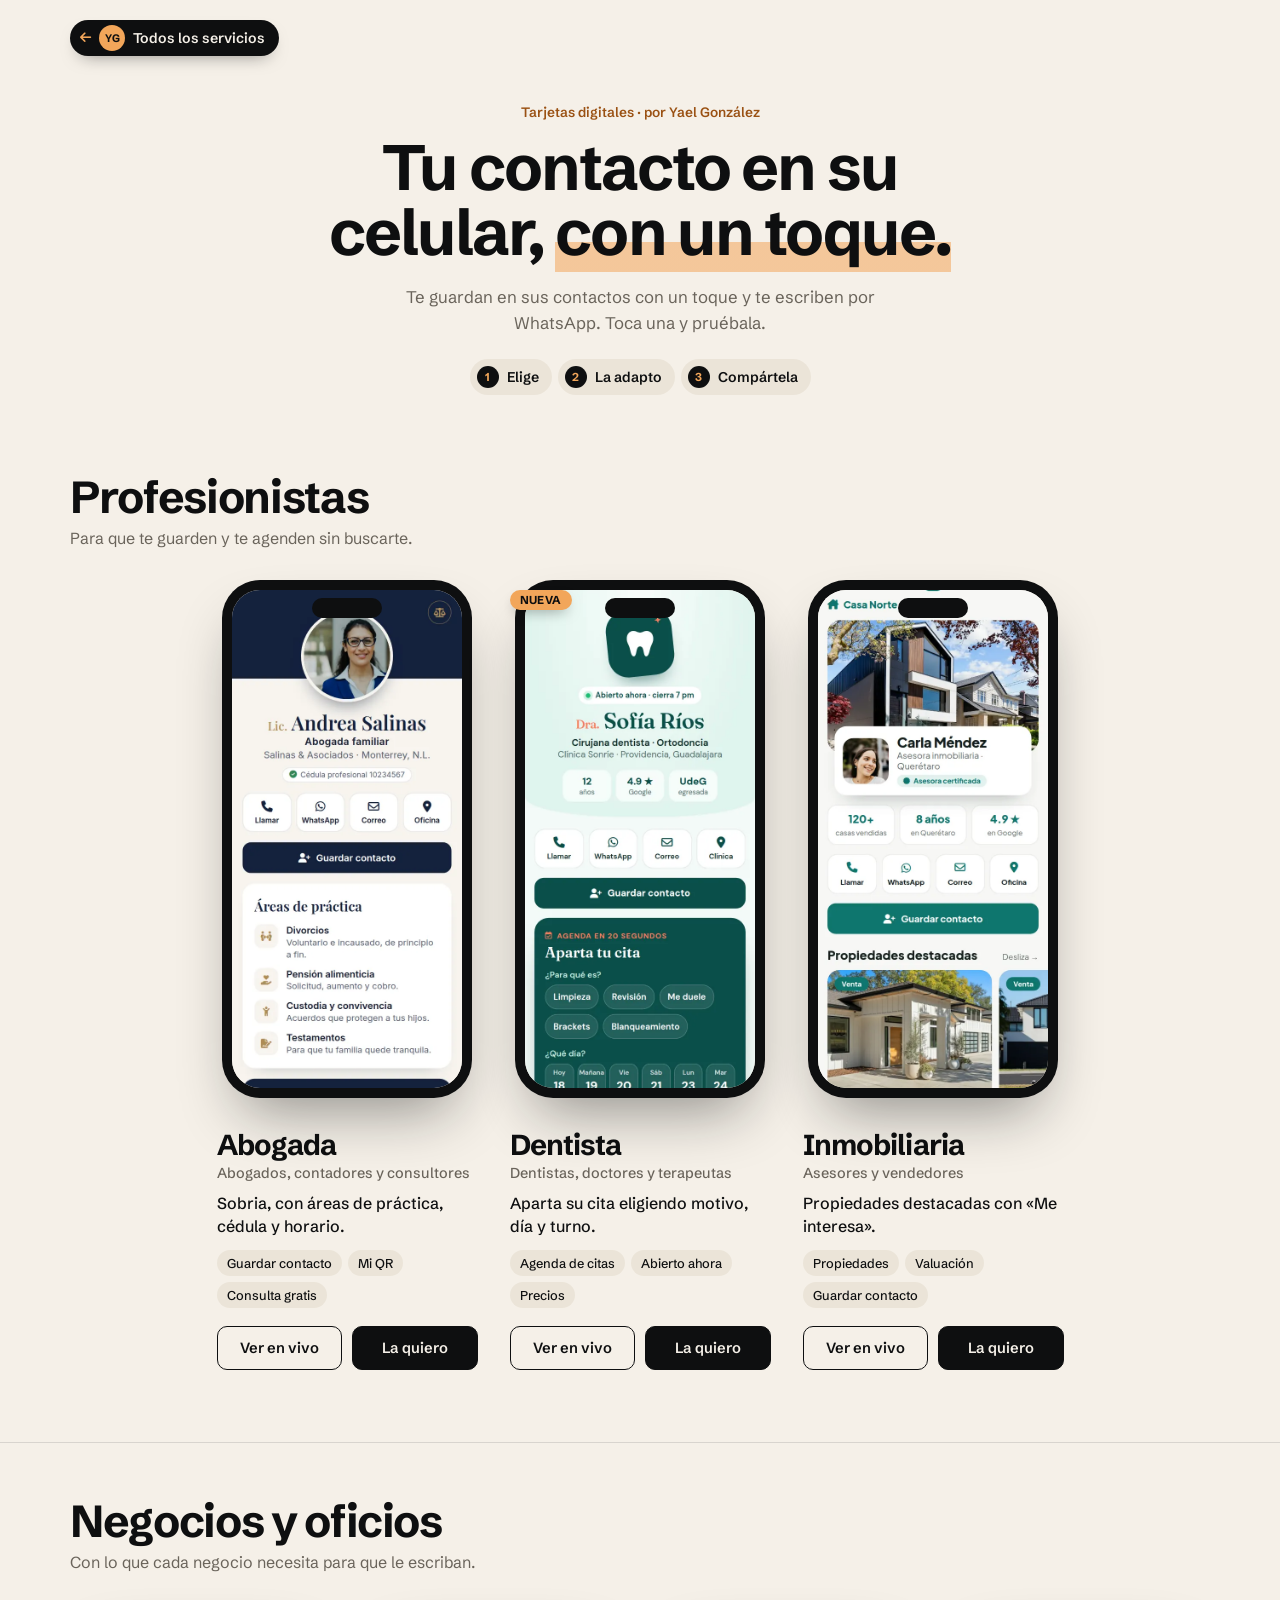
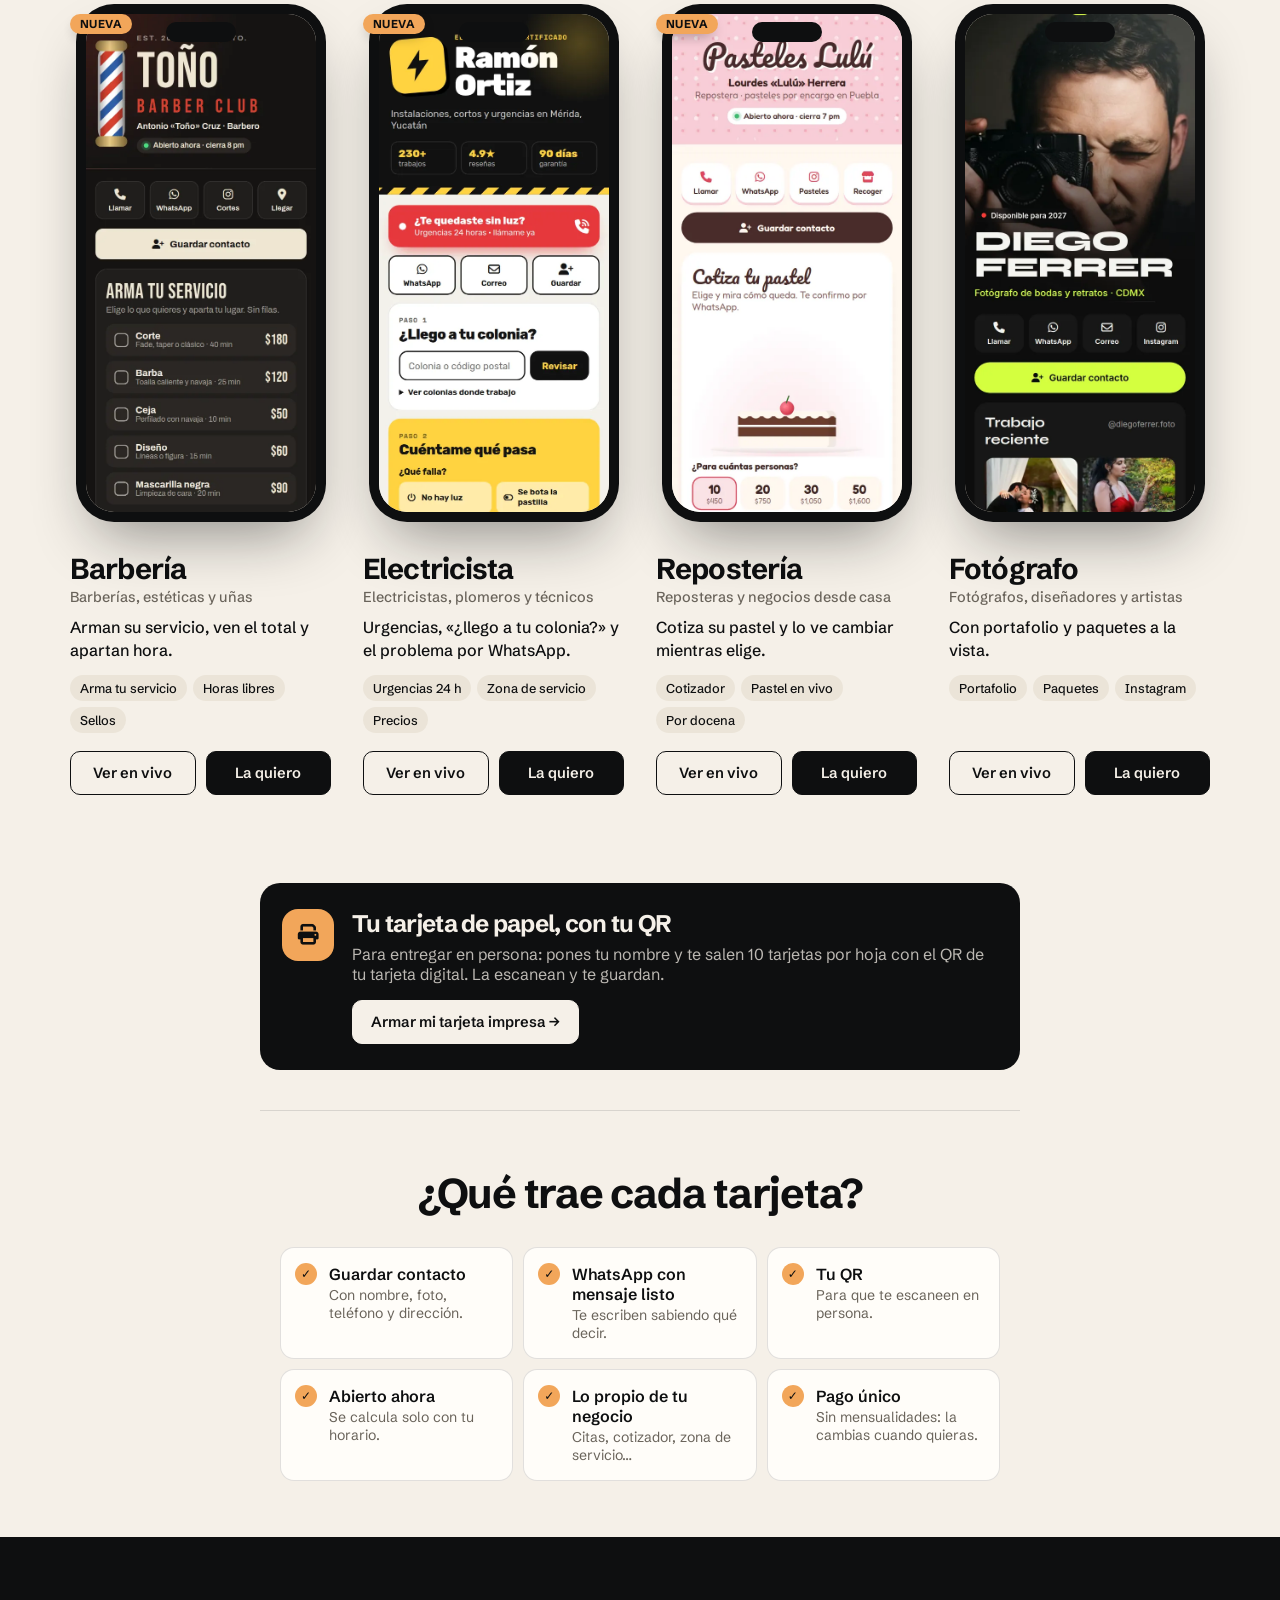
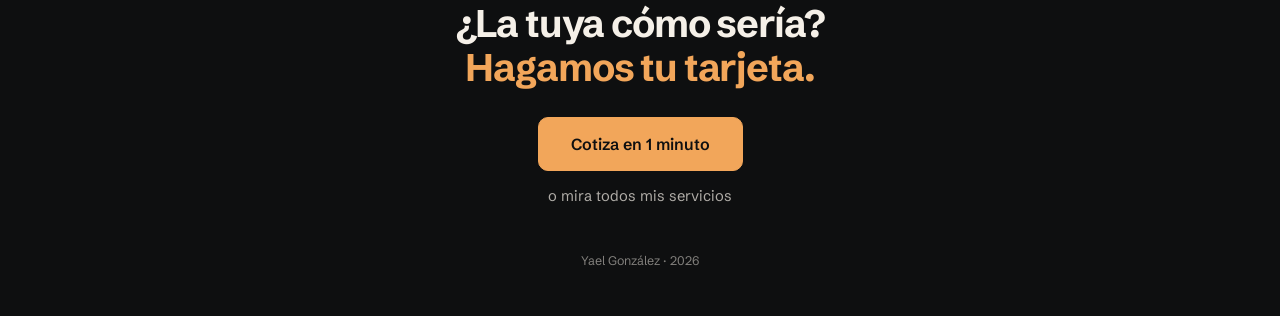
==== commit 8a9b15fb: "Íconos: el mismo programa en los 7 repos (assets/iconos/actualizar.py) recorta Font Awesome a los íc" ====
--- a/index.html
+++ b/index.html
@@ -23,7 +23,7 @@
   <link rel="preconnect" href="https://fonts.googleapis.com" />
   <link rel="preconnect" href="https://fonts.gstatic.com" crossorigin />
   <link href="https://fonts.googleapis.com/css2?family=Schibsted+Grotesk:wght@400;500;600;700&display=swap" rel="stylesheet" />
-  <link rel="stylesheet" href="assets/iconos/iconos.css?v=1" />
+  <link rel="stylesheet" href="assets/iconos/iconos.css?v=2" />
   <link rel="stylesheet" href="estilos.css?v=10" />
   <link rel="stylesheet" href="assets/cotizar.css?v=1" />
   <link rel="stylesheet" href="assets/carrusel.css?v=3" />
--- a/assets/iconos/iconos.css
+++ b/assets/iconos/iconos.css
@@ -1,9 +1,75 @@
-/*!
- * Font Awesome Free 6.5.1 by @fontawesome - https://fontawesome.com
- * License - https://fontawesome.com/license/free (Icons: CC BY 4.0, Fonts: SIL OFL 1.1, Code: MIT License)
- * Copyright 2023 Fonticons, Inc.
- */
-/* Versión ligera para yalech: solo los íconos que usan los ejemplos (se genera con iconos.py; no editar a mano). */
+/* Íconos: Font Awesome Free 6.5.1 (https://fontawesome.com), recortado a los que usa este sitio.
+ * Licencia: íconos CC BY 4.0, fuentes SIL OFL 1.1, código MIT. Copyright 2023 Fonticons, Inc.
+ * Generado con assets/iconos/actualizar.py; no lo edites a mano. */
+@font-face { font-family: 'Font Awesome 6 Free'; font-style: normal; font-weight: 900; font-display: block; src: url("solid.woff2?v=7d4bc16f") format("woff2"); }
+@font-face { font-family: 'Font Awesome 6 Free'; font-style: normal; font-weight: 400; font-display: block; src: url("regular.woff2?v=d8dc85f4") format("woff2"); }
+@font-face { font-family: 'Font Awesome 6 Brands'; font-style: normal; font-weight: 400; font-display: block; src: url("brands.woff2?v=d68c82b3") format("woff2"); }
 
-.fa{font-family:var(--fa-style-family,"Font Awesome 6 Free");font-weight:var(--fa-style,900)}.fa,.fa-brands,.fa-classic,.fa-regular,.fa-sharp,.fa-solid,.fab,.far,.fas{-moz-osx-font-smoothing:grayscale;-webkit-font-smoothing:antialiased;display:var(--fa-display,inline-block);font-style:normal;font-variant:normal;line-height:1;text-rendering:auto}.fa-classic,.fa-regular,.fa-solid,.far,.fas{font-family:"Font Awesome 6 Free"}.fa-brands,.fab{font-family:"Font Awesome 6 Brands"}.fa-1x{font-size:1em}.fa-2x{font-size:2em}.fa-3x{font-size:3em}.fa-4x{font-size:4em}.fa-5x{font-size:5em}.fa-6x{font-size:6em}.fa-7x{font-size:7em}.fa-8x{font-size:8em}.fa-9x{font-size:9em}.fa-10x{font-size:10em}.fa-2xs{font-size:.625em;line-height:.1em;vertical-align:.225em}.fa-xs{font-size:.75em;line-height:.08333em;vertical-align:.125em}.fa-sm{font-size:.875em;line-height:.07143em;vertical-align:.05357em}.fa-lg{font-size:1.25em;line-height:.05em;vertical-align:-.075em}.fa-xl{font-size:1.5em;line-height:.04167em;vertical-align:-.125em}.fa-2xl{font-size:2em;line-height:.03125em;vertical-align:-.1875em}.fa-fw{text-align:center;width:1.25em}.fa-ul{list-style-type:none;margin-left:var(--fa-li-margin,2.5em);padding-left:0}.fa-ul>li{position:relative}.fa-li{left:calc(var(--fa-li-width, 2em)*-1);position:absolute;text-align:center;width:var(--fa-li-width,2em);line-height:inherit}.fa-border{border-radius:var(--fa-border-radius,.1em);border:var(--fa-border-width,.08em) var(--fa-border-style,solid) var(--fa-border-color,#eee);padding:var(--fa-border-padding,.2em .25em .15em)}.fa-pull-left{float:left;margin-right:var(--fa-pull-margin,.3em)}.fa-pull-right{float:right;margin-left:var(--fa-pull-margin,.3em)}.fa-beat{-webkit-animation-name:fa-beat;animation-name:fa-beat;-webkit-animation-delay:var(--fa-animation-delay,0s);animation-delay:var(--fa-animation-delay,0s);-webkit-animation-direction:var(--fa-animation-direction,normal);animation-direction:var(--fa-animation-direction,normal);-webkit-animation-duration:var(--fa-animation-duration,1s);animation-duration:var(--fa-animation-duration,1s);-webkit-animation-iteration-count:var(--fa-animation-iteration-count,infinite);animation-iteration-count:var(--fa-animation-iteration-count,infinite);-webkit-animation-timing-function:var(--fa-animation-timing,ease-in-out);animation-timing-function:var(--fa-animation-timing,ease-in-out)}.fa-bounce{-webkit-animation-name:fa-bounce;animation-name:fa-bounce;-webkit-animation-delay:var(--fa-animation-delay,0s);animation-delay:var(--fa-animation-delay,0s);-webkit-animation-direction:var(--fa-animation-direction,normal);animation-direction:var(--fa-animation-direction,normal);-webkit-animation-duration:var(--fa-animation-duration,1s);animation-duration:var(--fa-animation-duration,1s);-webkit-animation-iteration-count:var(--fa-animation-iteration-count,infinite);animation-iteration-count:var(--fa-animation-iteration-count,infinite);-webkit-animation-timing-function:var(--fa-animation-timing,cubic-bezier(.28,.84,.42,1));animation-timing-function:var(--fa-animation-timing,cubic-bezier(.28,.84,.42,1))}.fa-fade{-webkit-animation-name:fa-fade;animation-name:fa-fade;-webkit-animation-iteration-count:var(--fa-animation-iteration-count,infinite);animation-iteration-count:var(--fa-animation-iteration-count,infinite);-webkit-animation-timing-function:var(--fa-animation-timing,cubic-bezier(.4,0,.6,1));animation-timing-function:var(--fa-animation-timing,cubic-bezier(.4,0,.6,1))}.fa-beat-fade,.fa-fade{-webkit-animation-delay:var(--fa-animation-delay,0s);animation-delay:var(--fa-animation-delay,0s);-webkit-animation-direction:var(--fa-animation-direction,normal);animation-direction:var(--fa-animation-direction,normal);-webkit-animation-duration:var(--fa-animation-duration,1s);animation-duration:var(--fa-animation-duration,1s)}.fa-beat-fade{-webkit-animation-name:fa-beat-fade;animation-name:fa-beat-fade;-webkit-animation-iteration-count:var(--fa-animation-iteration-count,infinite);animation-iteration-count:var(--fa-animation-iteration-count,infinite);-webkit-animation-timing-function:var(--fa-animation-timing,cubic-bezier(.4,0,.6,1));animation-timing-function:var(--fa-animation-timing,cubic-bezier(.4,0,.6,1))}.fa-flip{-webkit-animation-name:fa-flip;animation-name:fa-flip;-webkit-animation-delay:var(--fa-animation-delay,0s);animation-delay:var(--fa-animation-delay,0s);-webkit-animation-direction:var(--fa-animation-direction,normal);animation-direction:var(--fa-animation-direction,normal);-webkit-animation-duration:var(--fa-animation-duration,1s);animation-duration:var(--fa-animation-duration,1s);-webkit-animation-iteration-count:var(--fa-animation-iteration-count,infinite);animation-iteration-count:var(--fa-animation-iteration-count,infinite);-webkit-animation-timing-function:var(--fa-animation-timing,ease-in-out);animation-timing-function:var(--fa-animation-timing,ease-in-out)}.fa-shake{-webkit-animation-name:fa-shake;animation-name:fa-shake;-webkit-animation-duration:var(--fa-animation-duration,1s);animation-duration:var(--fa-animation-duration,1s);-webkit-animation-iteration-count:var(--fa-animation-iteration-count,infinite);animation-iteration-count:var(--fa-animation-iteration-count,infinite);-webkit-animation-timing-function:var(--fa-animation-timing,linear);animation-timing-function:var(--fa-animation-timing,linear)}.fa-shake,.fa-spin{-webkit-animation-delay:var(--fa-animation-delay,0s);animation-delay:var(--fa-animation-delay,0s);-webkit-animation-direction:var(--fa-animation-direction,normal);animation-direction:var(--fa-animation-direction,normal)}.fa-spin{-webkit-animation-name:fa-spin;animation-name:fa-spin;-webkit-animation-duration:var(--fa-animation-duration,2s);animation-duration:var(--fa-animation-duration,2s);-webkit-animation-iteration-count:var(--fa-animation-iteration-count,infinite);animation-iteration-count:var(--fa-animation-iteration-count,infinite);-webkit-animation-timing-function:var(--fa-animation-timing,linear);animation-timing-function:var(--fa-animation-timing,linear)}.fa-spin-reverse{--fa-animation-direction:reverse}.fa-pulse,.fa-spin-pulse{-webkit-animation-name:fa-spin;animation-name:fa-spin;-webkit-animation-direction:var(--fa-animation-direction,normal);animation-direction:var(--fa-animation-direction,normal);-webkit-animation-duration:var(--fa-animation-duration,1s);animation-duration:var(--fa-animation-duration,1s);-webkit-animation-iteration-count:var(--fa-animation-iteration-count,infinite);animation-iteration-count:var(--fa-animation-iteration-count,infinite);-webkit-animation-timing-function:var(--fa-animation-timing,steps(8));animation-timing-function:var(--fa-animation-timing,steps(8))}@media (prefers-reduced-motion:reduce){.fa-beat,.fa-beat-fade,.fa-bounce,.fa-fade,.fa-flip,.fa-pulse,.fa-shake,.fa-spin,.fa-spin-pulse{-webkit-animation-delay:-1ms;animation-delay:-1ms;-webkit-animation-duration:1ms;animation-duration:1ms;-webkit-animation-iteration-count:1;animation-iteration-count:1;-webkit-transition-delay:0s;transition-delay:0s;-webkit-transition-duration:0s;transition-duration:0s}}@-webkit-keyframes fa-beat{0%,90%{-webkit-transform:scale(1);transform:scale(1)}45%{-webkit-transform:scale(var(--fa-beat-scale,1.25));transform:scale(var(--fa-beat-scale,1.25))}}@keyframes fa-beat{0%,90%{-webkit-transform:scale(1);transform:scale(1)}45%{-webkit-transform:scale(var(--fa-beat-scale,1.25));transform:scale(var(--fa-beat-scale,1.25))}}@-webkit-keyframes fa-bounce{0%{-webkit-transform:scale(1) translateY(0);transform:scale(1) translateY(0)}10%{-webkit-transform:scale(var(--fa-bounce-start-scale-x,1.1),var(--fa-bounce-start-scale-y,.9)) translateY(0);transform:scale(var(--fa-bounce-start-scale-x,1.1),var(--fa-bounce-start-scale-y,.9)) translateY(0)}30%{-webkit-transform:scale(var(--fa-bounce-jump-scale-x,.9),var(--fa-bounce-jump-scale-y,1.1)) translateY(var(--fa-bounce-height,-.5em));transform:scale(var(--fa-bounce-jump-scale-x,.9),var(--fa-bounce-jump-scale-y,1.1)) translateY(var(--fa-bounce-height,-.5em))}50%{-webkit-transform:scale(var(--fa-bounce-land-scale-x,1.05),var(--fa-bounce-land-scale-y,.95)) translateY(0);transform:scale(var(--fa-bounce-land-scale-x,1.05),var(--fa-bounce-land-scale-y,.95)) translateY(0)}57%{-webkit-transform:scale(1) translateY(var(--fa-bounce-rebound,-.125em));transform:scale(1) translateY(var(--fa-bounce-rebound,-.125em))}64%{-webkit-transform:scale(1) translateY(0);transform:scale(1) translateY(0)}to{-webkit-transform:scale(1) translateY(0);transform:scale(1) translateY(0)}}@keyframes fa-bounce{0%{-webkit-transform:scale(1) translateY(0);transform:scale(1) translateY(0)}10%{-webkit-transform:scale(var(--fa-bounce-start-scale-x,1.1),var(--fa-bounce-start-scale-y,.9)) translateY(0);transform:scale(var(--fa-bounce-start-scale-x,1.1),var(--fa-bounce-start-scale-y,.9)) translateY(0)}30%{-webkit-transform:scale(var(--fa-bounce-jump-scale-x,.9),var(--fa-bounce-jump-scale-y,1.1)) translateY(var(--fa-bounce-height,-.5em));transform:scale(var(--fa-bounce-jump-scale-x,.9),var(--fa-bounce-jump-scale-y,1.1)) translateY(var(--fa-bounce-height,-.5em))}50%{-webkit-transform:scale(var(--fa-bounce-land-scale-x,1.05),var(--fa-bounce-land-scale-y,.95)) translateY(0);transform:scale(var(--fa-bounce-land-scale-x,1.05),var(--fa-bounce-land-scale-y,.95)) translateY(0)}57%{-webkit-transform:scale(1) translateY(var(--fa-bounce-rebound,-.125em));transform:scale(1) translateY(var(--fa-bounce-rebound,-.125em))}64%{-webkit-transform:scale(1) translateY(0);transform:scale(1) translateY(0)}to{-webkit-transform:scale(1) translateY(0);transform:scale(1) translateY(0)}}@-webkit-keyframes fa-fade{50%{opacity:var(--fa-fade-opacity,.4)}}@keyframes fa-fade{50%{opacity:var(--fa-fade-opacity,.4)}}@-webkit-keyframes fa-beat-fade{0%,to{opacity:var(--fa-beat-fade-opacity,.4);-webkit-transform:scale(1);transform:scale(1)}50%{opacity:1;-webkit-transform:scale(var(--fa-beat-fade-scale,1.125));transform:scale(var(--fa-beat-fade-scale,1.125))}}@keyframes fa-beat-fade{0%,to{opacity:var(--fa-beat-fade-opacity,.4);-webkit-transform:scale(1);transform:scale(1)}50%{opacity:1;-webkit-transform:scale(var(--fa-beat-fade-scale,1.125));transform:scale(var(--fa-beat-fade-scale,1.125))}}@-webkit-keyframes fa-flip{50%{-webkit-transform:rotate3d(var(--fa-flip-x,0),var(--fa-flip-y,1),var(--fa-flip-z,0),var(--fa-flip-angle,-180deg));transform:rotate3d(var(--fa-flip-x,0),var(--fa-flip-y,1),var(--fa-flip-z,0),var(--fa-flip-angle,-180deg))}}@keyframes fa-flip{50%{-webkit-transform:rotate3d(var(--fa-flip-x,0),var(--fa-flip-y,1),var(--fa-flip-z,0),var(--fa-flip-angle,-180deg));transform:rotate3d(var(--fa-flip-x,0),var(--fa-flip-y,1),var(--fa-flip-z,0),var(--fa-flip-angle,-180deg))}}@-webkit-keyframes fa-shake{0%{-webkit-transform:rotate(-15deg);transform:rotate(-15deg)}4%{-webkit-transform:rotate(15deg);transform:rotate(15deg)}8%,24%{-webkit-transform:rotate(-18deg);transform:rotate(-18deg)}12%,28%{-webkit-transform:rotate(18deg);transform:rotate(18deg)}16%{-webkit-transform:rotate(-22deg);transform:rotate(-22deg)}20%{-webkit-transform:rotate(22deg);transform:rotate(22deg)}32%{-webkit-transform:rotate(-12deg);transform:rotate(-12deg)}36%{-webkit-transform:rotate(12deg);transform:rotate(12deg)}40%,to{-webkit-transform:rotate(0deg);transform:rotate(0deg)}}@keyframes fa-shake{0%{-webkit-transform:rotate(-15deg);transform:rotate(-15deg)}4%{-webkit-transform:rotate(15deg);transform:rotate(15deg)}8%,24%{-webkit-transform:rotate(-18deg);transform:rotate(-18deg)}12%,28%{-webkit-transform:rotate(18deg);transform:rotate(18deg)}16%{-webkit-transform:rotate(-22deg);transform:rotate(-22deg)}20%{-webkit-transform:rotate(22deg);transform:rotate(22deg)}32%{-webkit-transform:rotate(-12deg);transform:rotate(-12deg)}36%{-webkit-transform:rotate(12deg);transform:rotate(12deg)}40%,to{-webkit-transform:rotate(0deg);transform:rotate(0deg)}}@-webkit-keyframes fa-spin{0%{-webkit-transform:rotate(0deg);transform:rotate(0deg)}to{-webkit-transform:rotate(1turn);transform:rotate(1turn)}}@keyframes fa-spin{0%{-webkit-transform:rotate(0deg);transform:rotate(0deg)}to{-webkit-transform:rotate(1turn);transform:rotate(1turn)}}.fa-rotate-90{-webkit-transform:rotate(90deg);transform:rotate(90deg)}.fa-rotate-180{-webkit-transform:rotate(180deg);transform:rotate(180deg)}.fa-rotate-270{-webkit-transform:rotate(270deg);transform:rotate(270deg)}.fa-flip-horizontal{-webkit-transform:scaleX(-1);transform:scaleX(-1)}.fa-flip-vertical{-webkit-transform:scaleY(-1);transform:scaleY(-1)}.fa-flip-both,.fa-flip-horizontal.fa-flip-vertical{-webkit-transform:scale(-1);transform:scale(-1)}.fa-rotate-by{-webkit-transform:rotate(var(--fa-rotate-angle,none));transform:rotate(var(--fa-rotate-angle,none))}.fa-stack{display:inline-block;height:2em;line-height:2em;position:relative;vertical-align:middle;width:2.5em}.fa-stack-1x,.fa-stack-2x{left:0;position:absolute;text-align:center;width:100%;z-index:var(--fa-stack-z-index,auto)}.fa-stack-1x{line-height:inherit}.fa-stack-2x{font-size:2em}.fa-inverse{color:var(--fa-inverse,#fff)}.fa-trash-can:before{content:"\f2ed"}.fa-stethoscope:before{content:"\f0f1"}.fa-file-lines:before{content:"\f15c"}.fa-ring:before{content:"\f70b"}.fa-calendar-days:before{content:"\f073"}.fa-door-open:before{content:"\f52b"}.fa-soap:before{content:"\e06e"}.fa-face-smile-beam:before{content:"\f5b8"}.fa-flag-checkered:before{content:"\f11e"}.fa-beer-mug-empty:before{content:"\f0fc"}.fa-fire-flame-simple:before{content:"\f46a"}.fa-address-book:before{content:"\f2b9"}.fa-comments:before{content:"\f086"}.fa-clipboard-list:before{content:"\f46d"}.fa-truck-ramp-box:before{content:"\f4de"}.fa-toggle-off:before{content:"\f204"}.fa-paw:before{content:"\f1b0"}.fa-cloud:before{content:"\f0c2"}.fa-bell-concierge:before{content:"\f562"}.fa-people-arrows:before{content:"\e068"}.fa-scissors:before{content:"\f0c4"}.fa-laptop-code:before{content:"\f5fc"}.fa-bars:before{content:"\f0c9"}.fa-heart-crack:before{content:"\f7a9"}.fa-lightbulb:before{content:"\f0eb"}.fa-fire-burner:before{content:"\e4f1"}.fa-flag:before{content:"\f024"}.fa-volume-low:before{content:"\f027"}.fa-circle-dot:before{content:"\f192"}.fa-campground:before{content:"\f6bb"}.fa-paintbrush:before{content:"\f1fc"}.fa-lock:before{content:"\f023"}.fa-tree:before{content:"\f1bb"}.fa-car-side:before{content:"\f5e4"}.fa-share-nodes:before{content:"\f1e0"}.fa-hourglass-half:before{content:"\f252"}.fa-microscope:before{content:"\f610"}.fa-sink:before{content:"\e06d"}.fa-bag-shopping:before{content:"\f290"}.fa-users:before{content:"\f0c0"}.fa-hand:before{content:"\f256"}.fa-plug:before{content:"\f1e6"}.fa-tooth:before{content:"\f5c9"}.fa-bicycle:before{content:"\f206"}.fa-truck-medical:before{content:"\f0f9"}.fa-school:before{content:"\f549"}.fa-money-bill:before{content:"\f0d6"}.fa-chart-simple:before{content:"\e473"}.fa-wand-magic-sparkles:before{content:"\e2ca"}.fa-user:before{content:"\f007"}.fa-van-shuttle:before{content:"\f5b6"}.fa-key:before{content:"\f084"}.fa-globe:before{content:"\f0ac"}.fa-location-arrow:before{content:"\f124"}.fa-money-bill-wave:before{content:"\f53a"}.fa-star:before{content:"\f005"}.fa-cross:before{content:"\f654"}.fa-box:before{content:"\f466"}.fa-shapes:before{content:"\f61f"}.fa-person-breastfeeding:before{content:"\e53a"}.fa-heart-pulse:before{content:"\f21e"}.fa-temperature-high:before{content:"\f769"}.fa-crown:before{content:"\f521"}.fa-user-group:before{content:"\f500"}.fa-fire:before{content:"\f06d"}.fa-pepper-hot:before{content:"\f816"}.fa-champagne-glasses:before{content:"\f79f"}.fa-wifi:before{content:"\f1eb"}.fa-bath:before{content:"\f2cd"}.fa-mug-hot:before{content:"\f7b6"}.fa-gift:before{content:"\f06b"}.fa-rotate-left:before{content:"\f2ea"}.fa-table-columns:before{content:"\f0db"}.fa-handshake:before{content:"\f2b5"}.fa-chair:before{content:"\f6c0"}.fa-circle-check:before{content:"\f058"}.fa-user-tie:before{content:"\f508"}.fa-certificate:before{content:"\f0a3"}.fa-box-open:before{content:"\f49e"}.fa-spa:before{content:"\f5bb"}.fa-diamond-turn-right:before{content:"\f5eb"}.fa-seedling:before{content:"\f4d8"}.fa-left-right:before{content:"\f337"}.fa-bowl-food:before{content:"\e4c6"}.fa-children:before{content:"\e4e1"}.fa-shield-halved:before{content:"\f3ed"}.fa-couch:before{content:"\f4b8"}.fa-church:before{content:"\f51d"}.fa-snowflake:before{content:"\f2dc"}.fa-question:before{content:"\3f"}.fa-file-signature:before{content:"\f573"}.fa-hand-holding-heart:before{content:"\f4be"}.fa-leaf:before{content:"\f06c"}.fa-arrow-right:before{content:"\f061"}.fa-cash-register:before{content:"\f788"}.fa-screwdriver-wrench:before{content:"\f7d9"}.fa-heart:before{content:"\f004"}.fa-bottle-water:before{content:"\e4c5"}.fa-kitchen-set:before{content:"\e51a"}.fa-cube:before{content:"\f1b2"}.fa-shield-dog:before{content:"\e573"}.fa-circle:before{content:"\f111"}.fa-user-astronaut:before{content:"\f4fb"}.fa-wallet:before{content:"\f555"}.fa-wrench:before{content:"\f0ad"}.fa-cat:before{content:"\f6be"}.fa-tags:before{content:"\f02c"}.fa-square-parking:before{content:"\f540"}.fa-faucet-drip:before{content:"\e006"}.fa-eye:before{content:"\f06e"}.fa-user-slash:before{content:"\f506"}.fa-pen:before{content:"\f304"}.fa-house-chimney:before{content:"\e3af"}.fa-comment-dots:before{content:"\f4ad"}.fa-phone:before{content:"\f095"}.fa-child-reaching:before{content:"\e59d"}.fa-door-closed:before{content:"\f52a"}.fa-shirt:before{content:"\f553"}.fa-headphones:before{content:"\f025"}.fa-arrow-left:before{content:"\f060"}.fa-table-cells:before{content:"\f00a"}.fa-person-dress:before{content:"\f182"}.fa-phone-volume:before{content:"\f2a0"}.fa-tag:before{content:"\f02b"}.fa-cake-candles:before{content:"\f1fd"}.fa-envelope:before{content:"\f0e0"}.fa-circle-info:before{content:"\f05a"}.fa-camera:before{content:"\f030"}.fa-hand-holding-droplet:before{content:"\f4c1"}.fa-calendar-check:before{content:"\f274"}.fa-truck:before{content:"\f0d1"}.fa-tent:before{content:"\e57d"}.fa-cookie:before{content:"\f563"}.fa-dumbbell:before{content:"\f44b"}.fa-calendar-plus:before{content:"\f271"}.fa-minus:before{content:"\f068"}.fa-clock:before{content:"\f017"}.fa-keyboard:before{content:"\f11c"}.fa-flask:before{content:"\f0c3"}.fa-ticket:before{content:"\f145"}.fa-power-off:before{content:"\f011"}.fa-id-card:before{content:"\f2c2"}.fa-utensils:before{content:"\f2e7"}.fa-bolt:before{content:"\f0e7"}.fa-toilet:before{content:"\f7d8"}.fa-sun:before{content:"\f185"}.fa-grip-lines:before{content:"\f7a4"}.fa-credit-card:before{content:"\f09d"}.fa-car:before{content:"\f1b9"}.fa-mountain-sun:before{content:"\e52f"}.fa-bed:before{content:"\f236"}.fa-podcast:before{content:"\f2ce"}.fa-location-dot:before{content:"\f3c5"}.fa-person-swimming:before{content:"\f5c4"}.fa-arrow-down:before{content:"\f063"}.fa-droplet:before{content:"\f043"}.fa-earth-americas:before{content:"\f57d"}.fa-dove:before{content:"\f4ba"}.fa-socks:before{content:"\f696"}.fa-envelope-open-text:before{content:"\f658"}.fa-boxes-stacked:before{content:"\f468"}.fa-link:before{content:"\f0c1"}.fa-play:before{content:"\f04b"}.fa-magnifying-glass:before{content:"\f002"}.fa-file-pen:before{content:"\f31c"}.fa-receipt:before{content:"\f543"}.fa-chevron-down:before{content:"\f078"}.fa-list-check:before{content:"\f0ae"}.fa-wind:before{content:"\f72e"}.fa-truck-fast:before{content:"\f48b"}.fa-fish:before{content:"\f578"}.fa-copy:before{content:"\f0c5"}.fa-plus:before{content:"\2b"}.fa-xmark:before{content:"\f00d"}.fa-baby:before{content:"\f77c"}.fa-ruler-combined:before{content:"\f546"}.fa-teeth:before{content:"\f62e"}.fa-map:before{content:"\f279"}.fa-rocket:before{content:"\f135"}.fa-store:before{content:"\f54e"}.fa-chevron-left:before{content:"\f053"}.fa-chevron-right:before{content:"\f054"}.fa-percent:before{content:"\25"}.fa-face-smile:before{content:"\f118"}.fa-person-praying:before{content:"\f683"}.fa-rotate:before{content:"\f2f1"}.fa-building:before{content:"\f1ad"}.fa-qrcode:before{content:"\f029"}.fa-clock-rotate-left:before{content:"\f1da"}.fa-pen-nib:before{content:"\f5ad"}.fa-dog:before{content:"\f6d3"}.fa-moon:before{content:"\f186"}.fa-music:before{content:"\f001"}.fa-shield-heart:before{content:"\e574"}.fa-fan:before{content:"\f863"}.fa-calendar:before{content:"\f133"}.fa-scale-balanced:before{content:"\f24e"}.fa-shower:before{content:"\f2cc"}.fa-user-plus:before{content:"\f234"}.fa-check:before{content:"\f00c"}.fa-briefcase:before{content:"\f0b1"}.fa-triangle-exclamation:before{content:"\f071"}.fa-life-ring:before{content:"\f1cd"}.fa-thumbs-up:before{content:"\f164"}.fa-file-invoice:before{content:"\f570"}.fa-syringe:before{content:"\f48e"}.fa-cloud-sun:before{content:"\f6c4"}.fa-bone:before{content:"\f5d7"}.fa-plane:before{content:"\f072"}.fa-print:before{content:"\f02f"}.fa-building-columns:before{content:"\f19c"}.fa-umbrella:before{content:"\f0e9"}.fa-video:before{content:"\f03d"}.fa-graduation-cap:before{content:"\f19d"}
-.fa-sr-only,.fa-sr-only-focusable:not(:focus),.sr-only,.sr-only-focusable:not(:focus){position:absolute;width:1px;height:1px;padding:0;margin:-1px;overflow:hidden;clip:rect(0,0,0,0);white-space:nowrap;border-width:0}:host,:root{--fa-style-family-brands:"Font Awesome 6 Brands";--fa-font-brands:normal 400 1em/1 "Font Awesome 6 Brands"}@font-face{font-family:"Font Awesome 6 Brands";font-style:normal;font-weight:400;font-display:block;src:url(./fa-brands-400.woff2) format("woff2")}.fa-brands,.fab{font-weight:400}.fa-linkedin-in:before{content:"\f0e1"}.fa-discord:before{content:"\f392"}.fa-apple:before{content:"\f179"}.fa-facebook-f:before{content:"\f39e"}.fa-spotify:before{content:"\f1bc"}.fa-tiktok:before{content:"\e07b"}.fa-twitch:before{content:"\f1e8"}.fa-instagram:before{content:"\f16d"}.fa-whatsapp:before{content:"\f232"}.fa-pinterest-p:before{content:"\f231"}.fa-github:before{content:"\f09b"}.fa-youtube:before{content:"\f167"}:host,:root{--fa-font-regular:normal 400 1em/1 "Font Awesome 6 Free"}@font-face{font-family:"Font Awesome 6 Free";font-style:normal;font-weight:400;font-display:block;src:url(./fa-regular-400.woff2) format("woff2")}.fa-regular,.far{font-weight:400}:host,:root{--fa-style-family-classic:"Font Awesome 6 Free";--fa-font-solid:normal 900 1em/1 "Font Awesome 6 Free"}@font-face{font-family:"Font Awesome 6 Free";font-style:normal;font-weight:900;font-display:block;src:url(./fa-solid-900.woff2) format("woff2")}.fa-solid,.fas{font-weight:900}
+.fa-solid, .fa-regular, .fa-brands {
+  -moz-osx-font-smoothing: grayscale; -webkit-font-smoothing: antialiased;
+  display: var(--fa-display, inline-block); font-style: normal; font-variant: normal;
+  line-height: 1; text-rendering: auto;
+}
+.fa-solid { font-family: 'Font Awesome 6 Free'; font-weight: 900; }
+.fa-regular { font-family: 'Font Awesome 6 Free'; font-weight: 400; }
+.fa-brands { font-family: 'Font Awesome 6 Brands'; font-weight: 400; }
+
+.fa-arrow-left::before { content: "\f060"; }
+.fa-arrow-right::before { content: "\f061"; }
+.fa-bath::before { content: "\f2cd"; }
+.fa-bed::before { content: "\f236"; }
+.fa-bolt::before { content: "\f0e7"; }
+.fa-building::before { content: "\f1ad"; }
+.fa-building-columns::before { content: "\f19c"; }
+.fa-calendar::before { content: "\f133"; }
+.fa-calendar-check::before { content: "\f274"; }
+.fa-camera::before { content: "\f030"; }
+.fa-certificate::before { content: "\f0a3"; }
+.fa-check::before { content: "\f00c"; }
+.fa-chevron-left::before { content: "\f053"; }
+.fa-chevron-right::before { content: "\f054"; }
+.fa-child-reaching::before { content: "\e59d"; }
+.fa-circle-check::before { content: "\f058"; }
+.fa-circle-info::before { content: "\f05a"; }
+.fa-credit-card::before { content: "\f09d"; }
+.fa-envelope::before { content: "\f0e0"; }
+.fa-envelope-open-text::before { content: "\f658"; }
+.fa-fan::before { content: "\f863"; }
+.fa-file-signature::before { content: "\f573"; }
+.fa-globe::before { content: "\f0ac"; }
+.fa-hand-holding-heart::before { content: "\f4be"; }
+.fa-house-chimney::before { content: "\e3af"; }
+.fa-id-card::before { content: "\f2c2"; }
+.fa-instagram::before { content: "\f16d"; }
+.fa-laptop-code::before { content: "\f5fc"; }
+.fa-lightbulb::before { content: "\f0eb"; }
+.fa-link::before { content: "\f0c1"; }
+.fa-location-dot::before { content: "\f3c5"; }
+.fa-moon::before { content: "\f186"; }
+.fa-people-arrows::before { content: "\e068"; }
+.fa-percent::before { content: "\25"; }
+.fa-phone::before { content: "\f095"; }
+.fa-phone-volume::before { content: "\f2a0"; }
+.fa-plug::before { content: "\f1e6"; }
+.fa-power-off::before { content: "\f011"; }
+.fa-print::before { content: "\f02f"; }
+.fa-qrcode::before { content: "\f029"; }
+.fa-question::before { content: "\3f"; }
+.fa-rocket::before { content: "\f135"; }
+.fa-ruler-combined::before { content: "\f546"; }
+.fa-scale-balanced::before { content: "\f24e"; }
+.fa-screwdriver-wrench::before { content: "\f7d9"; }
+.fa-share-nodes::before { content: "\f1e0"; }
+.fa-soap::before { content: "\e06e"; }
+.fa-star::before { content: "\f005"; }
+.fa-stethoscope::before { content: "\f0f1"; }
+.fa-store::before { content: "\f54e"; }
+.fa-sun::before { content: "\f185"; }
+.fa-teeth::before { content: "\f62e"; }
+.fa-toggle-off::before { content: "\f204"; }
+.fa-tooth::before { content: "\f5c9"; }
+.fa-truck-medical::before { content: "\f0f9"; }
+.fa-user-plus::before { content: "\f234"; }
+.fa-utensils::before { content: "\f2e7"; }
+.fa-whatsapp::before { content: "\f232"; }
+.fa-xmark::before { content: "\f00d"; }
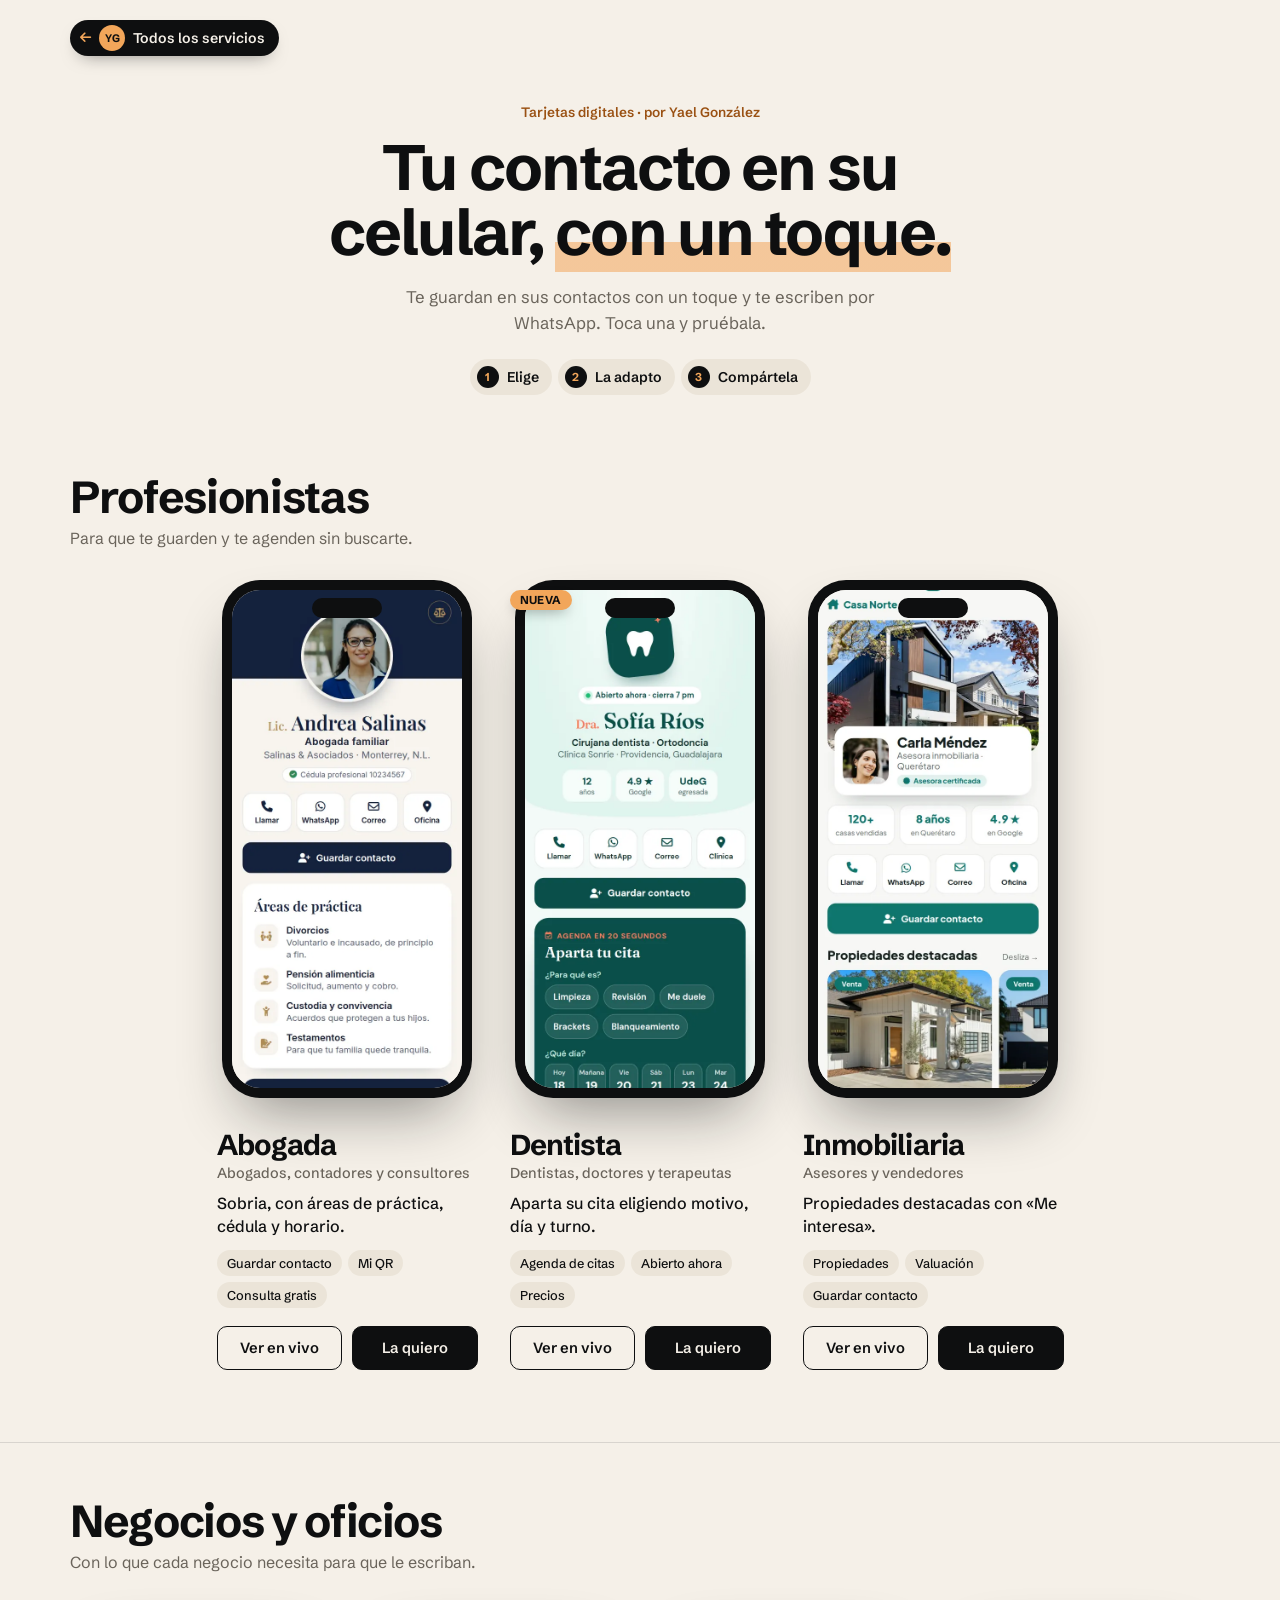
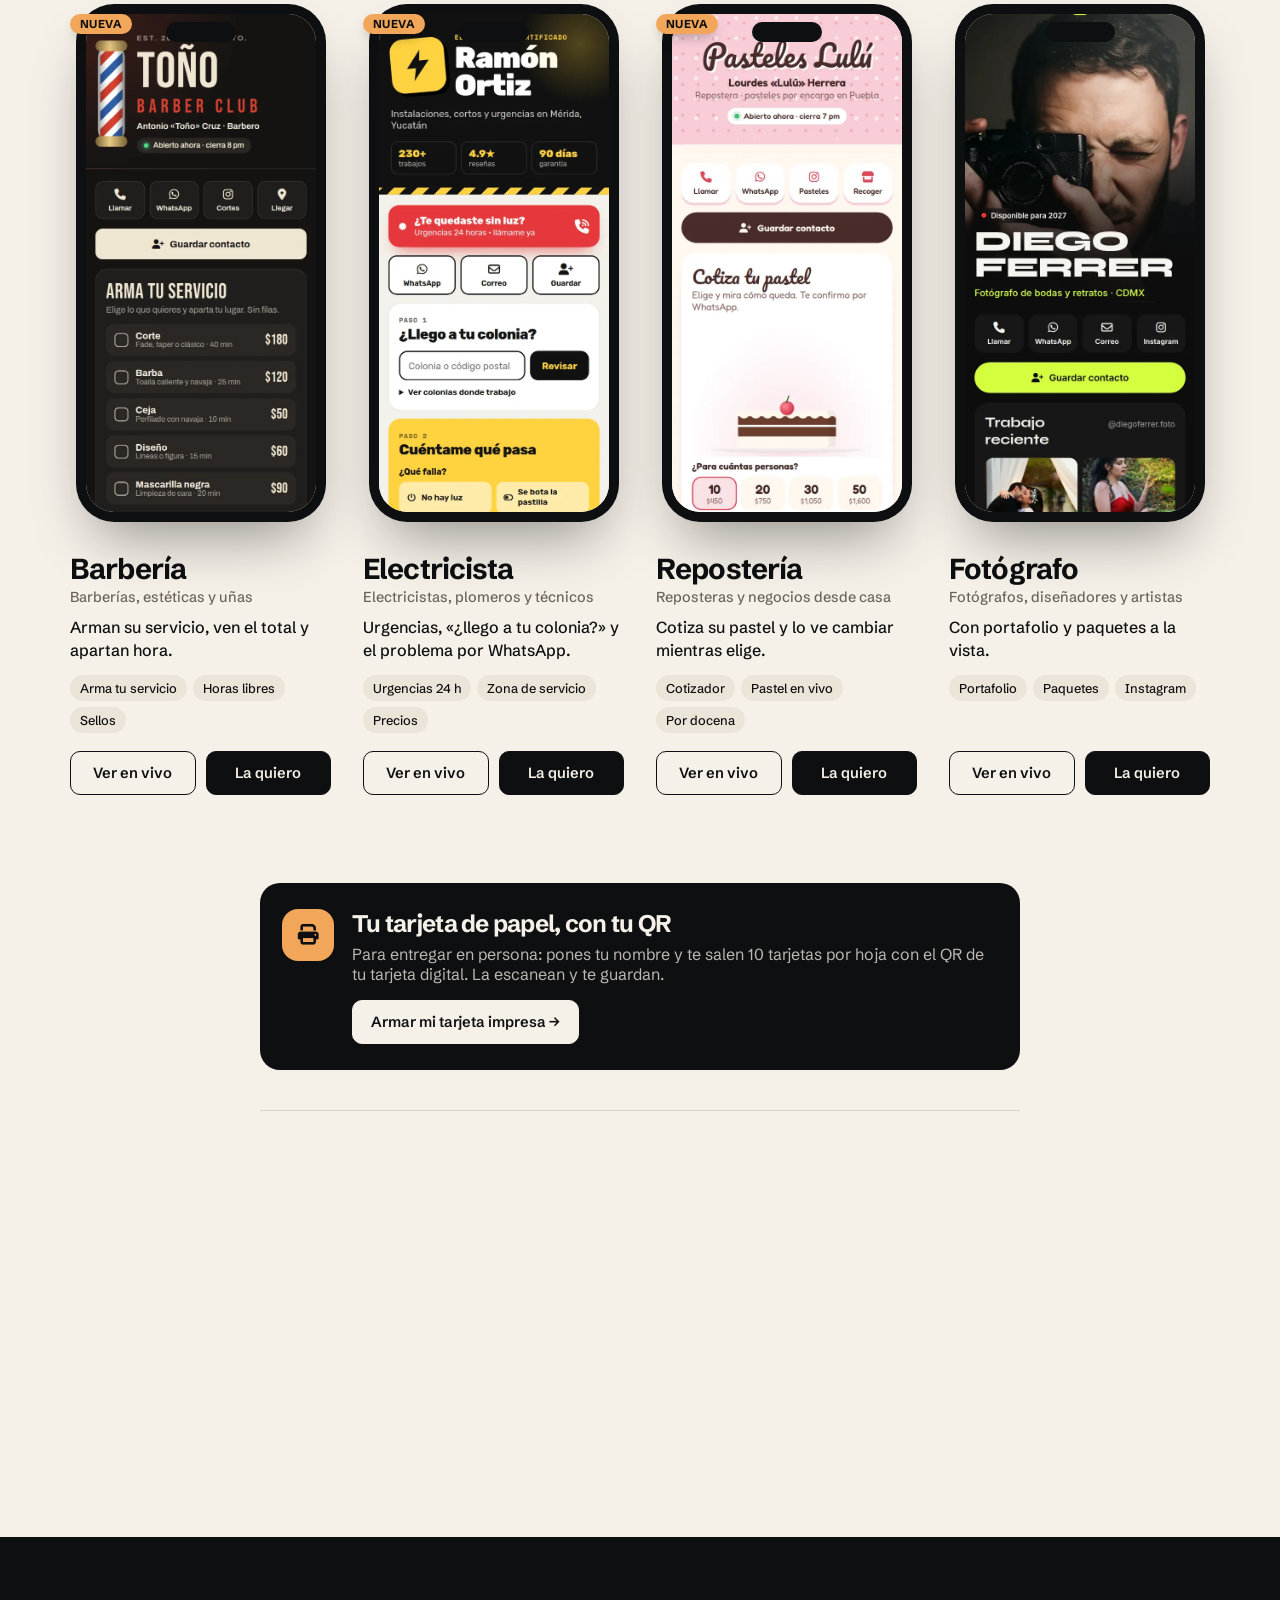
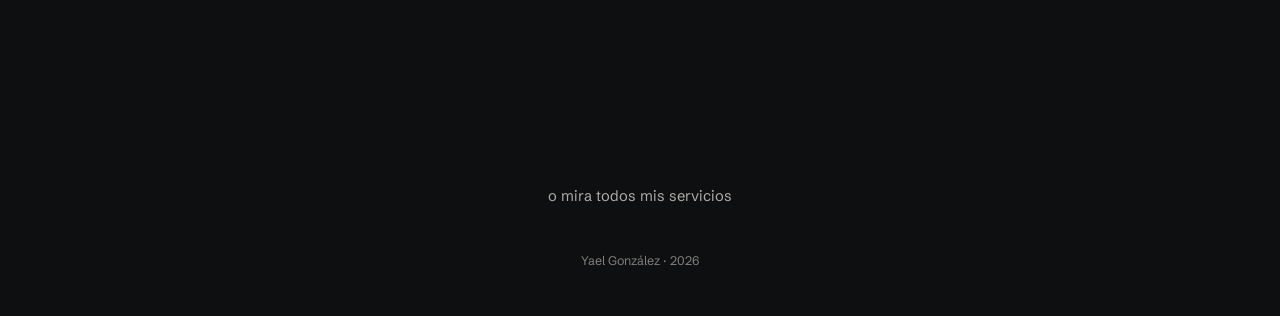
==== commit 7c2e7dd2: "Portada más rápida: la primera imagen visible carga de inmediato y con prioridad, y las capturas lar" ====
--- a/index.html
+++ b/index.html
@@ -57,7 +57,7 @@
     <div class="grid">
       <article class="item">
         <a class="phone" href="abogada/" target="_blank" rel="noopener" aria-label="Ver tarjeta de abogada en vivo">
-          <span class="screen"><img src="assets/plantillas/tarjeta-abogada.jpg" alt="Tarjeta digital de una abogada" loading="lazy" width="540" height="1169" data-tall="assets/plantillas/largas/tarjeta-abogada.webp" /></span>
+          <span class="screen"><img src="assets/plantillas/tarjeta-abogada.jpg" alt="Tarjeta digital de una abogada" fetchpriority="high" width="540" height="1169" data-tall="assets/plantillas/largas/tarjeta-abogada.webp" /></span>
         </a>
         <div class="item-info">
           <h3 class="item-name">Abogada</h3>
@@ -246,7 +246,10 @@
       tall.onload = () => { img.removeAttribute('height'); img.src = tall.src; e.target.classList.add('is-tall'); medir(e.target); };
       tall.src = img.dataset.tall;
     }), { rootMargin: '300px' });
-    if (!motion.calm) phones.forEach(p => cargar.observe(p));
+    // Las capturas largas esperan a que la página termine de cargar, para no competir con lo primero que se ve
+    const empezar = () => { if (!motion.calm) phones.forEach(p => cargar.observe(p)); };
+    if (document.readyState === 'complete') setTimeout(empezar, 300);
+    else addEventListener('load', () => setTimeout(empezar, 300), { once: true });
     addEventListener('resize', () => document.querySelectorAll('.phone.is-tall').forEach(medir));
 
     // En pantallas táctiles no hay "pasar el mouse": se recorre sola mientras está a la vista
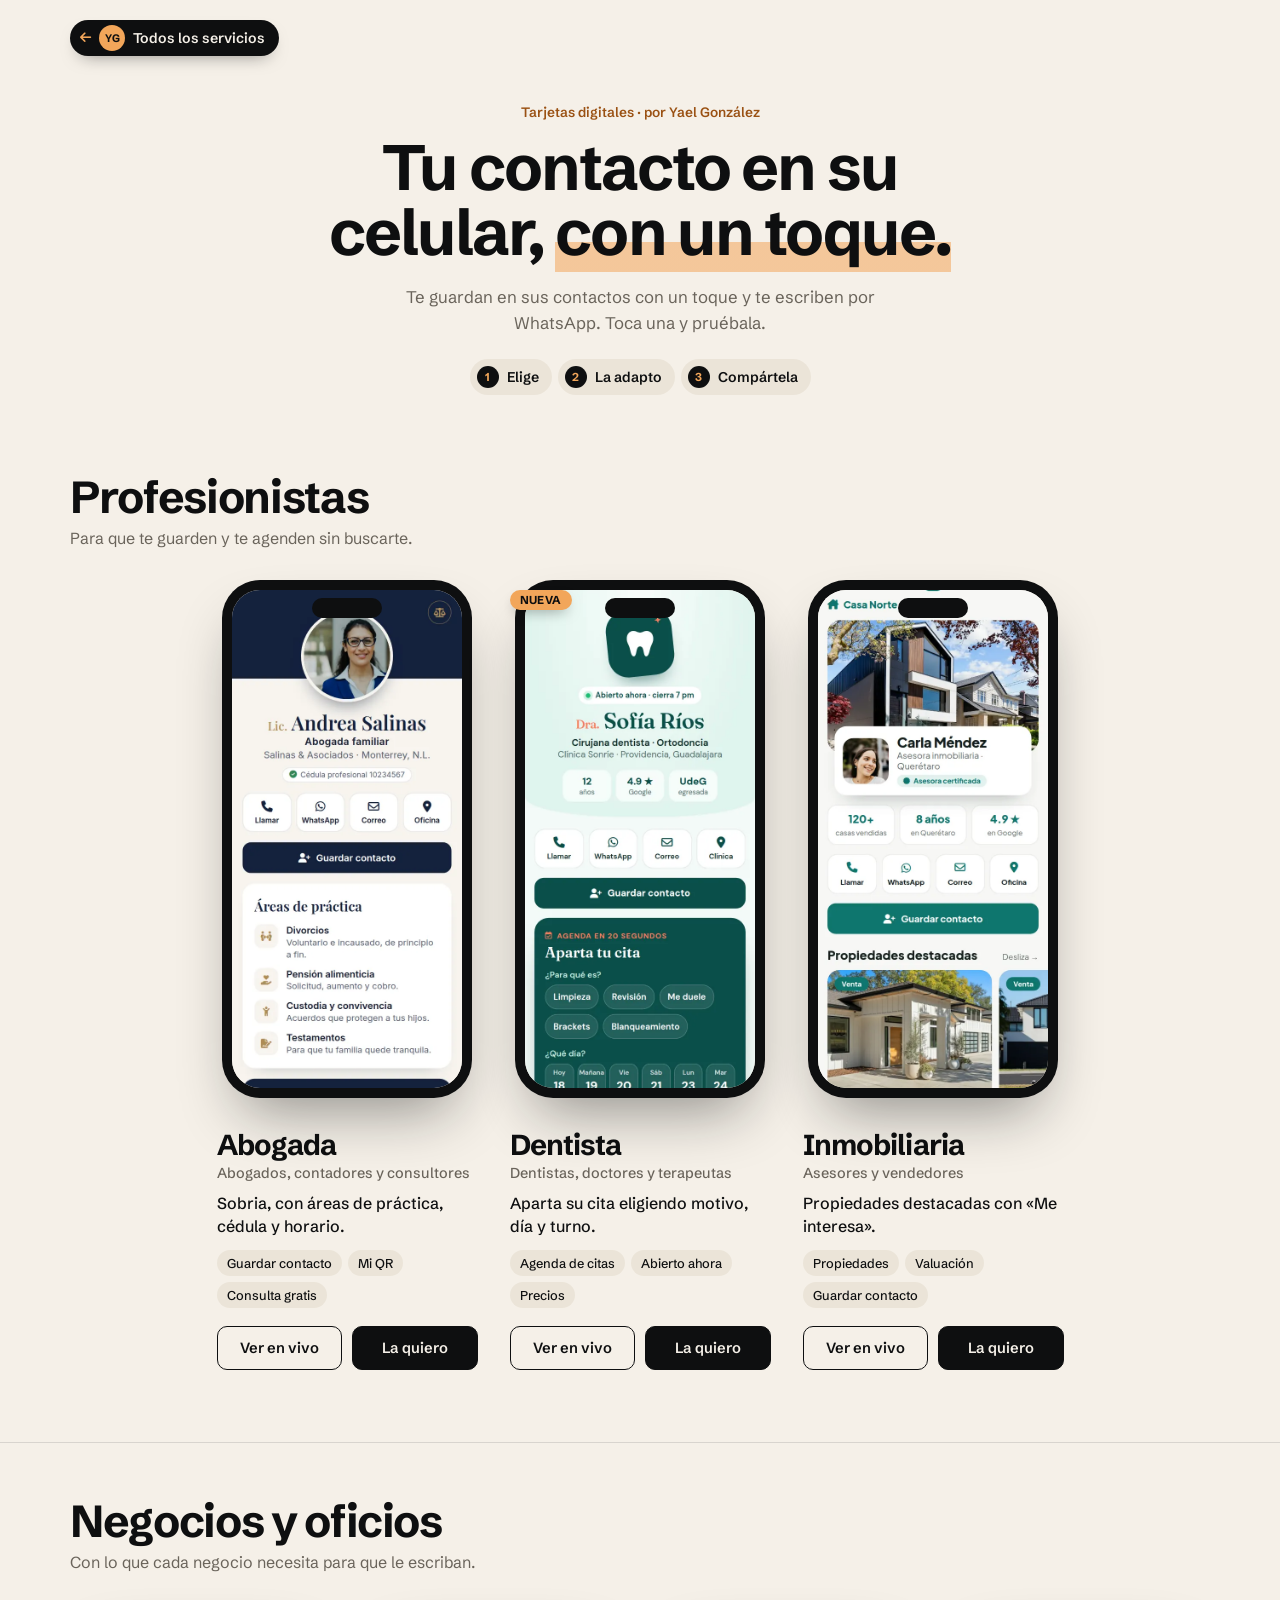
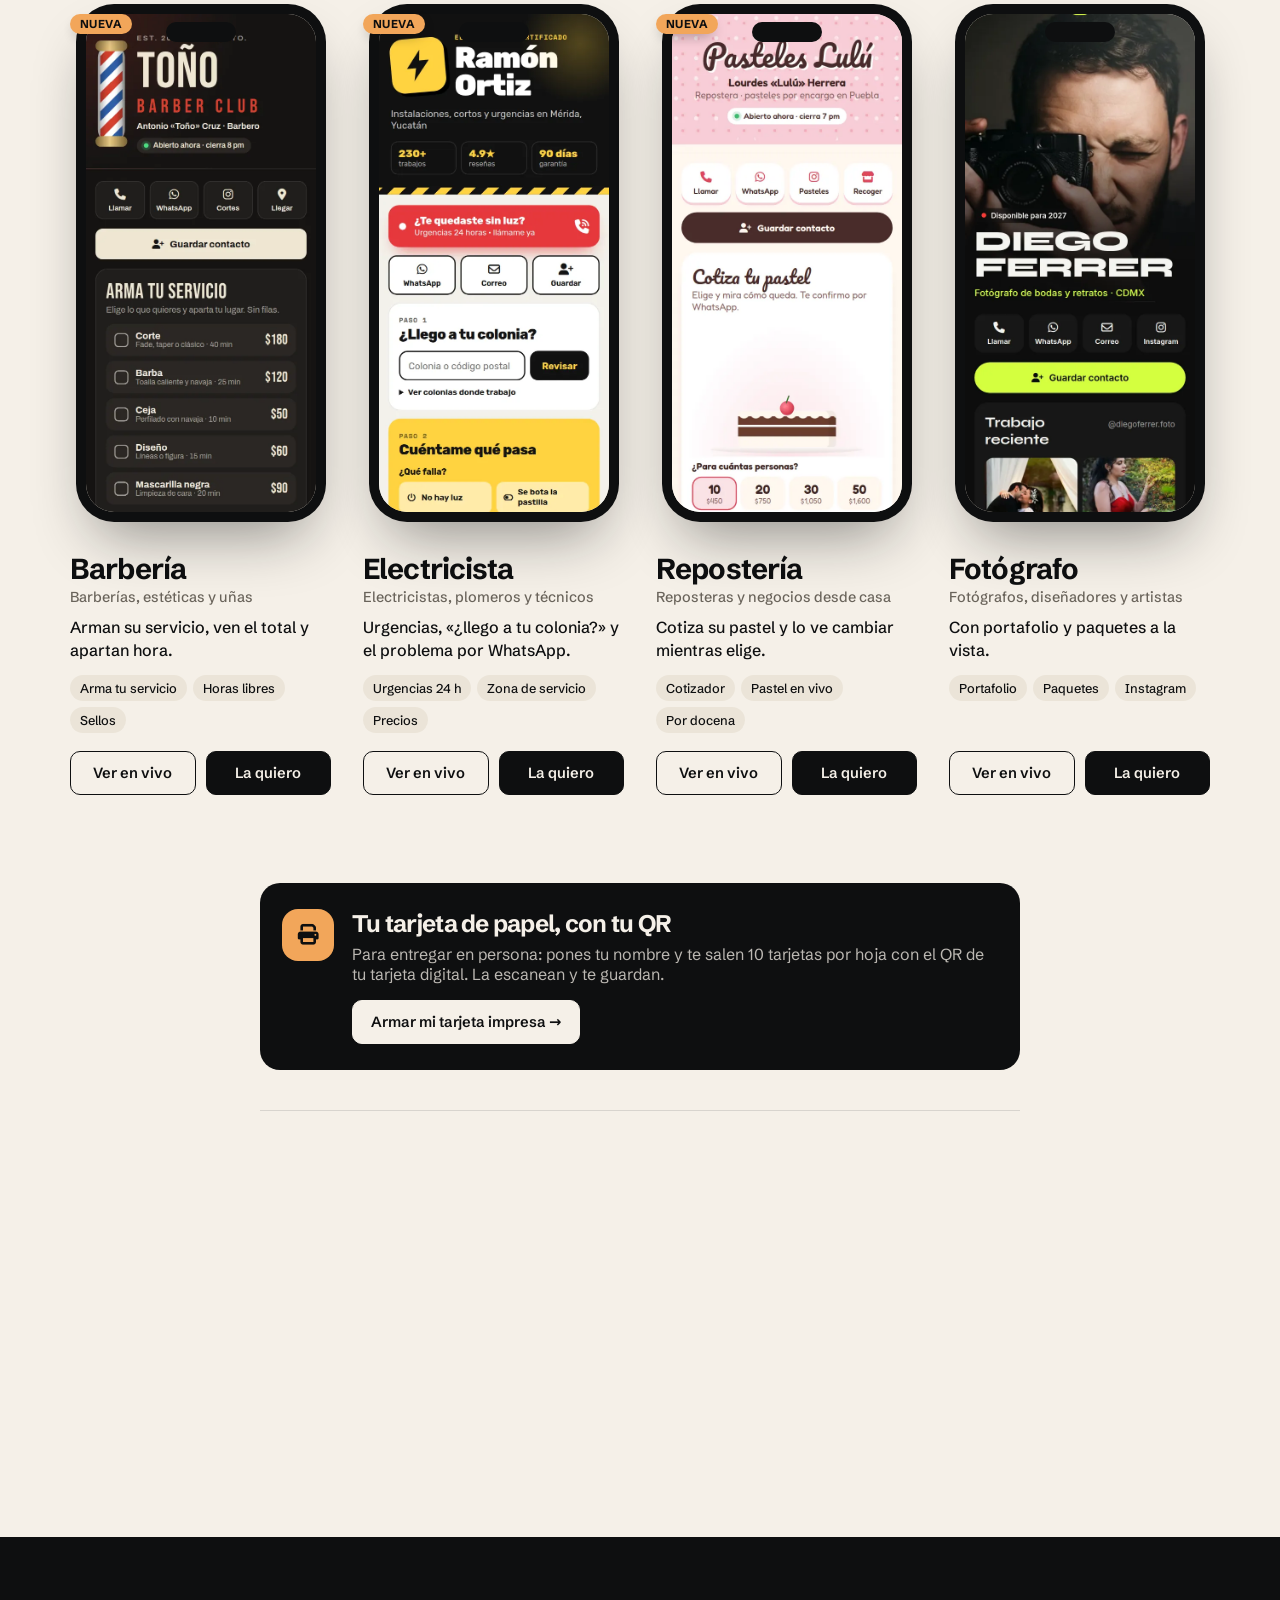
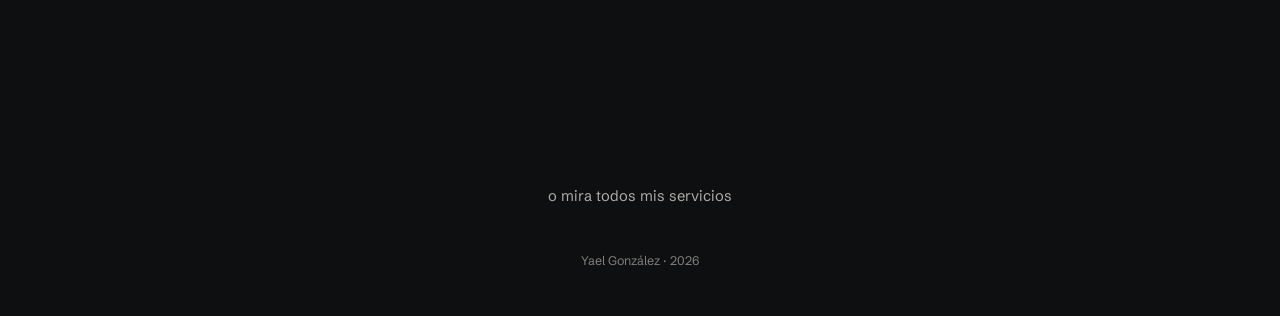
==== commit 58deda1f: "Tipografías desde el propio sitio y precargadas (assets/fuentes/actualizar.py): la página ya no brin" ====
--- a/index.html
+++ b/index.html
@@ -19,10 +19,8 @@
 
   <link rel="icon" href="favicon.svg" type="image/svg+xml" />
   <link rel="apple-touch-icon" href="assets/apple-touch-icon.png" />
-
-  <link rel="preconnect" href="https://fonts.googleapis.com" />
-  <link rel="preconnect" href="https://fonts.gstatic.com" crossorigin />
-  <link href="https://fonts.googleapis.com/css2?family=Schibsted+Grotesk:wght@400;500;600;700&display=swap" rel="stylesheet" />
+  <link rel="preload" href="assets/fuentes/schibsted-grotesk-latin-abd60509.woff2" as="font" type="font/woff2" crossorigin />
+  <link rel="stylesheet" href="assets/fuentes/schibstedgrotesk-2d2a8c.css" />
   <link rel="stylesheet" href="assets/iconos/iconos.css?v=2" />
   <link rel="stylesheet" href="estilos.css?v=10" />
   <link rel="stylesheet" href="assets/cotizar.css?v=1" />
--- a/assets/fuentes/schibstedgrotesk-2d2a8c.css
+++ b/assets/fuentes/schibstedgrotesk-2d2a8c.css
@@ -0,0 +1,67 @@
+/* Tipografías de Google Fonts (licencia SIL OFL), servidas desde este sitio.
+ * Origen: https://fonts.googleapis.com/css2?family=Schibsted+Grotesk:wght@400;500;600;700&display=swap
+ * Solo los juegos latin y latin-ext. Se genera con fuentes.py; no editar a mano. */
+@font-face {
+  font-family: 'Schibsted Grotesk';
+  font-style: normal;
+  font-weight: 400;
+  font-display: swap;
+  src: url(schibsted-grotesk-latin-ext-0b648569.woff2) format('woff2');
+  unicode-range: U+0100-02BA, U+02BD-02C5, U+02C7-02CC, U+02CE-02D7, U+02DD-02FF, U+0304, U+0308, U+0329, U+1D00-1DBF, U+1E00-1E9F, U+1EF2-1EFF, U+2020, U+20A0-20AB, U+20AD-20C4, U+2113, U+2C60-2C7F, U+A720-A7FF;
+}
+@font-face {
+  font-family: 'Schibsted Grotesk';
+  font-style: normal;
+  font-weight: 400;
+  font-display: swap;
+  src: url(schibsted-grotesk-latin-abd60509.woff2) format('woff2');
+  unicode-range: U+0000-00FF, U+0131, U+0152-0153, U+02BB-02BC, U+02C6, U+02DA, U+02DC, U+0304, U+0308, U+0329, U+2000-206F, U+20AC, U+2122, U+2191, U+2193, U+2212, U+2215, U+FEFF, U+FFFD;
+}
+@font-face {
+  font-family: 'Schibsted Grotesk';
+  font-style: normal;
+  font-weight: 500;
+  font-display: swap;
+  src: url(schibsted-grotesk-latin-ext-0b648569.woff2) format('woff2');
+  unicode-range: U+0100-02BA, U+02BD-02C5, U+02C7-02CC, U+02CE-02D7, U+02DD-02FF, U+0304, U+0308, U+0329, U+1D00-1DBF, U+1E00-1E9F, U+1EF2-1EFF, U+2020, U+20A0-20AB, U+20AD-20C4, U+2113, U+2C60-2C7F, U+A720-A7FF;
+}
+@font-face {
+  font-family: 'Schibsted Grotesk';
+  font-style: normal;
+  font-weight: 500;
+  font-display: swap;
+  src: url(schibsted-grotesk-latin-abd60509.woff2) format('woff2');
+  unicode-range: U+0000-00FF, U+0131, U+0152-0153, U+02BB-02BC, U+02C6, U+02DA, U+02DC, U+0304, U+0308, U+0329, U+2000-206F, U+20AC, U+2122, U+2191, U+2193, U+2212, U+2215, U+FEFF, U+FFFD;
+}
+@font-face {
+  font-family: 'Schibsted Grotesk';
+  font-style: normal;
+  font-weight: 600;
+  font-display: swap;
+  src: url(schibsted-grotesk-latin-ext-0b648569.woff2) format('woff2');
+  unicode-range: U+0100-02BA, U+02BD-02C5, U+02C7-02CC, U+02CE-02D7, U+02DD-02FF, U+0304, U+0308, U+0329, U+1D00-1DBF, U+1E00-1E9F, U+1EF2-1EFF, U+2020, U+20A0-20AB, U+20AD-20C4, U+2113, U+2C60-2C7F, U+A720-A7FF;
+}
+@font-face {
+  font-family: 'Schibsted Grotesk';
+  font-style: normal;
+  font-weight: 600;
+  font-display: swap;
+  src: url(schibsted-grotesk-latin-abd60509.woff2) format('woff2');
+  unicode-range: U+0000-00FF, U+0131, U+0152-0153, U+02BB-02BC, U+02C6, U+02DA, U+02DC, U+0304, U+0308, U+0329, U+2000-206F, U+20AC, U+2122, U+2191, U+2193, U+2212, U+2215, U+FEFF, U+FFFD;
+}
+@font-face {
+  font-family: 'Schibsted Grotesk';
+  font-style: normal;
+  font-weight: 700;
+  font-display: swap;
+  src: url(schibsted-grotesk-latin-ext-0b648569.woff2) format('woff2');
+  unicode-range: U+0100-02BA, U+02BD-02C5, U+02C7-02CC, U+02CE-02D7, U+02DD-02FF, U+0304, U+0308, U+0329, U+1D00-1DBF, U+1E00-1E9F, U+1EF2-1EFF, U+2020, U+20A0-20AB, U+20AD-20C4, U+2113, U+2C60-2C7F, U+A720-A7FF;
+}
+@font-face {
+  font-family: 'Schibsted Grotesk';
+  font-style: normal;
+  font-weight: 700;
+  font-display: swap;
+  src: url(schibsted-grotesk-latin-abd60509.woff2) format('woff2');
+  unicode-range: U+0000-00FF, U+0131, U+0152-0153, U+02BB-02BC, U+02C6, U+02DA, U+02DC, U+0304, U+0308, U+0329, U+2000-206F, U+20AC, U+2122, U+2191, U+2193, U+2212, U+2215, U+FEFF, U+FFFD;
+}
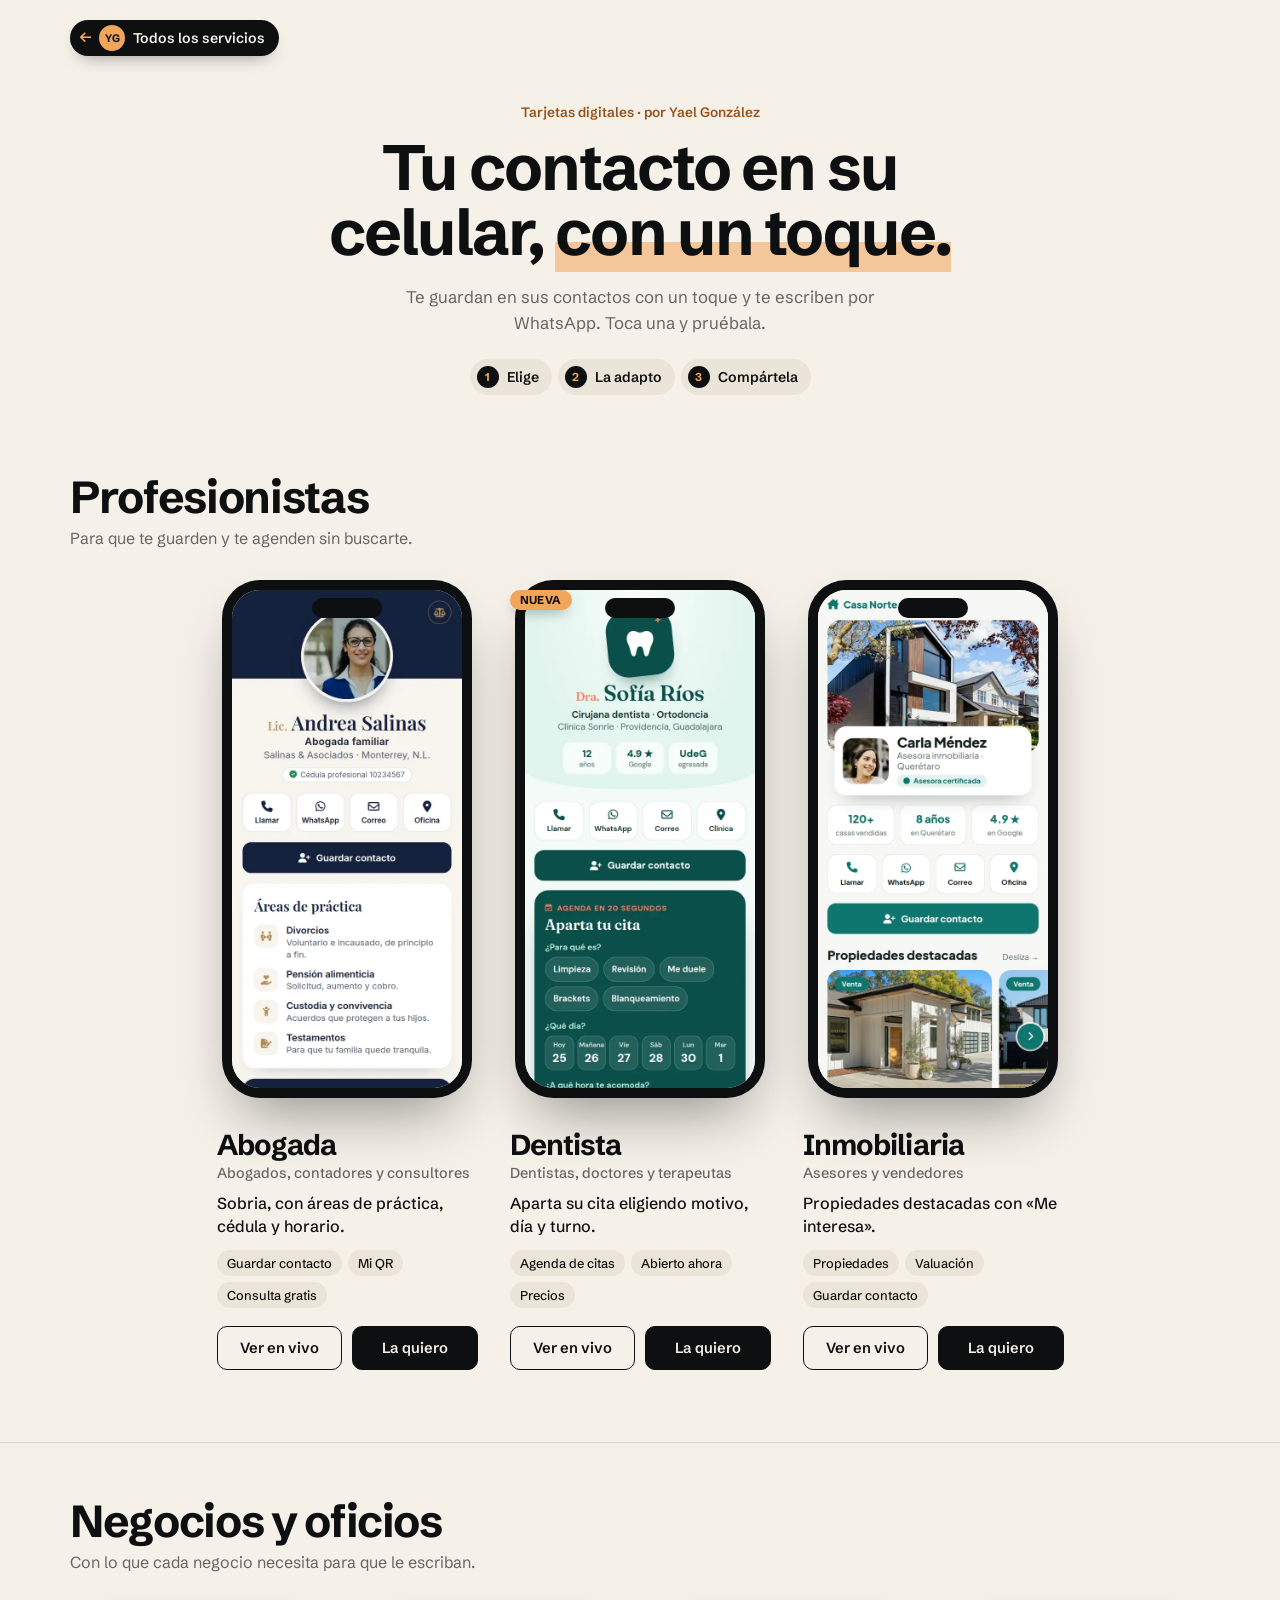
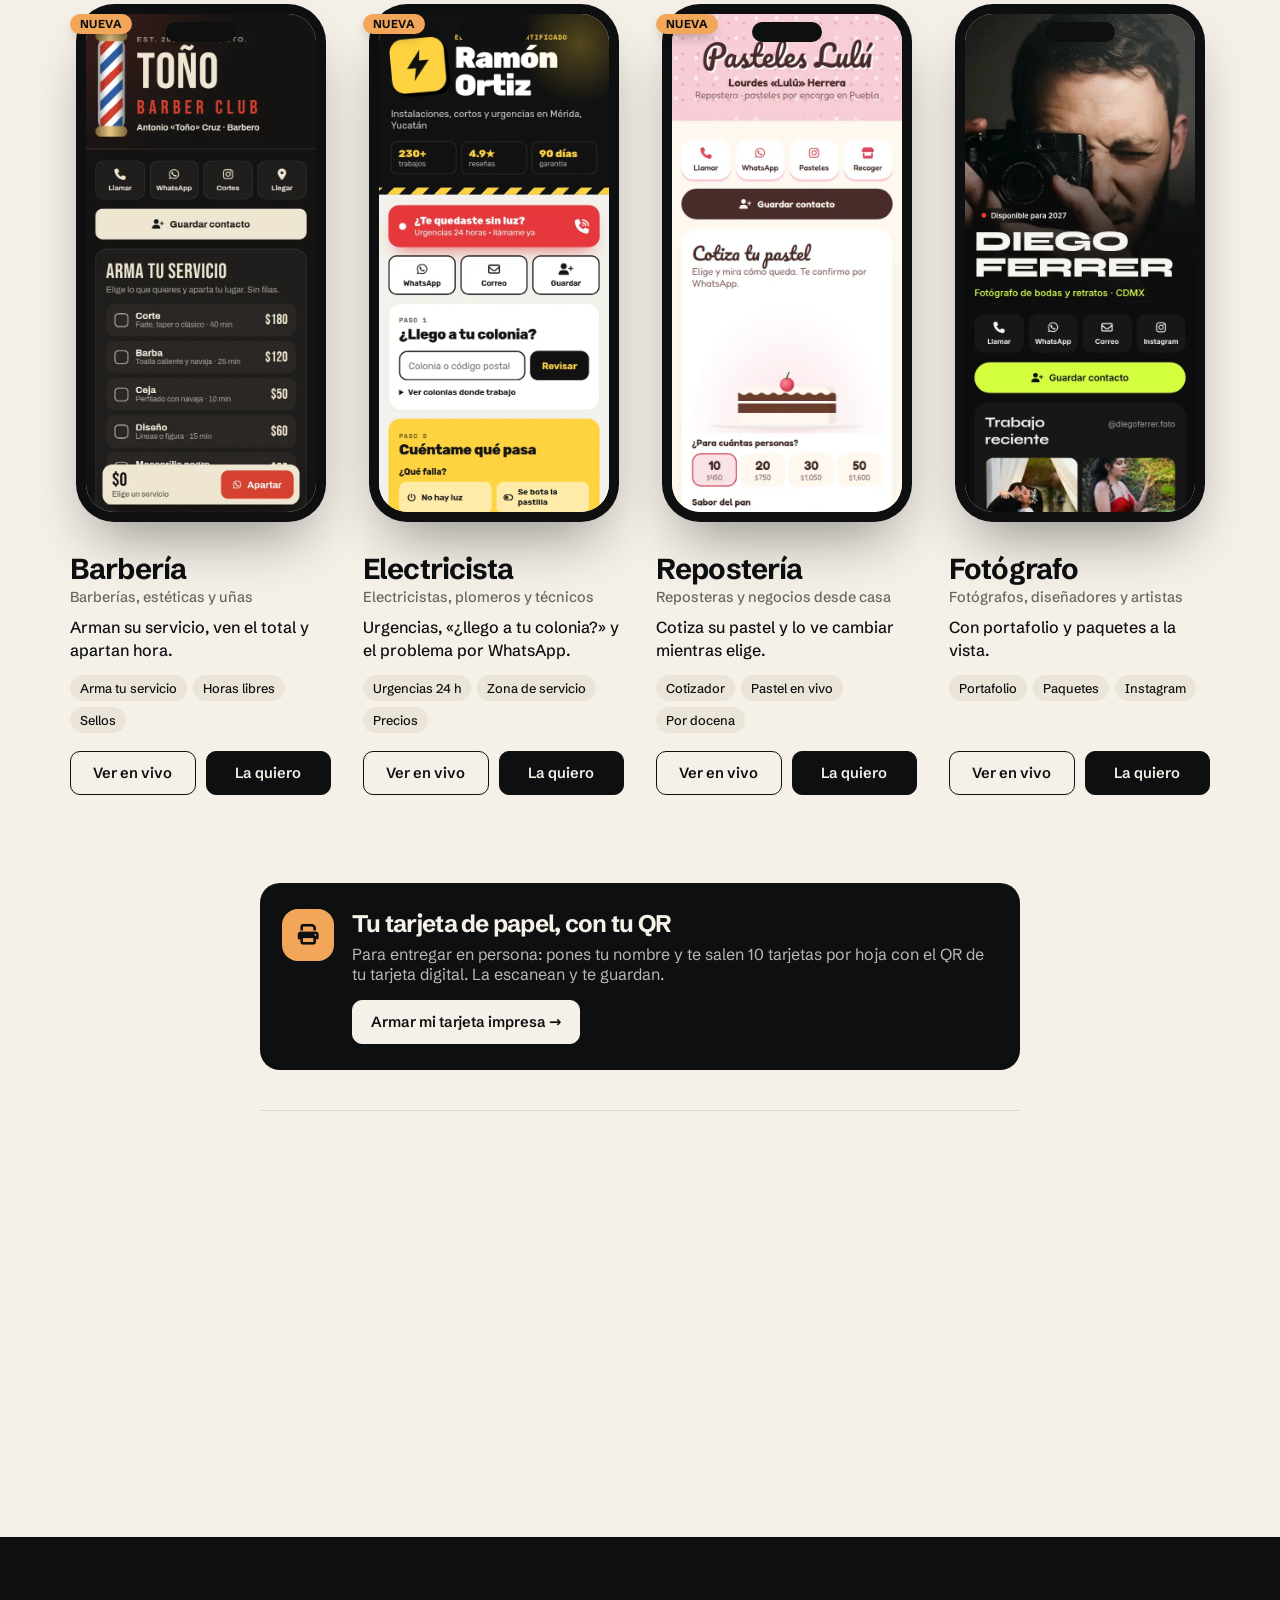
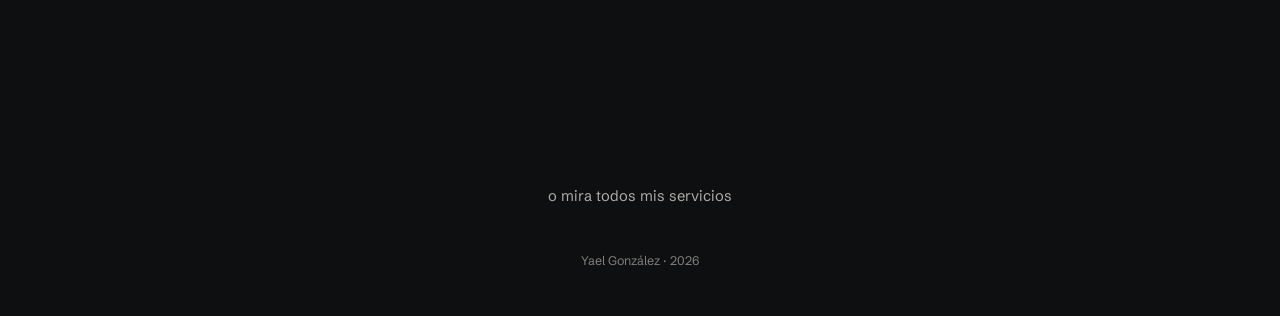
==== commit d2aa9903: "Navegación más clara: los ejemplos se abren en la misma pestaña (el botón «atrás» funciona) y cada e" ====
--- a/index.html
+++ b/index.html
@@ -54,7 +54,7 @@
     </div>
     <div class="grid">
       <article class="item">
-        <a class="phone" href="abogada/" target="_blank" rel="noopener" aria-label="Ver tarjeta de abogada en vivo">
+        <a class="phone" href="abogada/" aria-label="Ver tarjeta de abogada en vivo">
           <span class="screen"><img src="assets/plantillas/tarjeta-abogada.jpg" alt="Tarjeta digital de una abogada" fetchpriority="high" width="540" height="1169" data-tall="assets/plantillas/largas/tarjeta-abogada.webp" /></span>
         </a>
         <div class="item-info">
@@ -63,13 +63,13 @@
           <p class="item-desc">Sobria, con áreas de práctica, cédula y horario.</p>
           <ul class="chips"><li>Guardar contacto</li><li>Mi QR</li><li>Consulta gratis</li></ul>
           <div class="item-actions">
-            <a class="btn" href="abogada/" target="_blank" rel="noopener">Ver en vivo</a>
+            <a class="btn" href="abogada/">Ver en vivo</a>
             <a class="btn btn--solid" data-cotizar="tarjeta" data-ejemplo="Abogada" href="https://wa.me/520000000000?text=Hola%20Yael%2C%20quiero%20una%20tarjeta%20digital%20profesional%20%28abogada%29" target="_blank" rel="noopener">La quiero</a>
           </div>
         </div>
       </article>
       <article class="item">
-        <a class="phone" href="dentista/" target="_blank" rel="noopener" aria-label="Ver tarjeta de dentista en vivo">
+        <a class="phone" href="dentista/" aria-label="Ver tarjeta de dentista en vivo">
           <span class="screen"><img src="assets/plantillas/tarjeta-dentista.jpg" alt="Tarjeta digital de una dentista con agenda de citas" loading="lazy" width="540" height="1169" data-tall="assets/plantillas/largas/tarjeta-dentista.webp" /></span>
         </a>
         <div class="item-info">
@@ -78,13 +78,13 @@
           <p class="item-desc">Aparta su cita eligiendo motivo, día y turno.</p>
           <ul class="chips"><li>Agenda de citas</li><li>Abierto ahora</li><li>Precios</li></ul>
           <div class="item-actions">
-            <a class="btn" href="dentista/" target="_blank" rel="noopener">Ver en vivo</a>
+            <a class="btn" href="dentista/">Ver en vivo</a>
             <a class="btn btn--solid" data-cotizar="tarjeta" data-ejemplo="Dentista" href="https://wa.me/520000000000?text=Hola%20Yael%2C%20quiero%20una%20tarjeta%20digital%20con%20agenda%20de%20citas%20%28dentista%29" target="_blank" rel="noopener">La quiero</a>
           </div>
         </div>
       </article>
       <article class="item">
-        <a class="phone" href="inmobiliaria/" target="_blank" rel="noopener" aria-label="Ver tarjeta de inmobiliaria en vivo">
+        <a class="phone" href="inmobiliaria/" aria-label="Ver tarjeta de inmobiliaria en vivo">
           <span class="screen"><img src="assets/plantillas/tarjeta-inmobiliaria.jpg" alt="Tarjeta digital de una asesora inmobiliaria" loading="lazy" width="540" height="1169" data-tall="assets/plantillas/largas/tarjeta-inmobiliaria.webp" /></span>
         </a>
         <div class="item-info">
@@ -93,7 +93,7 @@
           <p class="item-desc">Propiedades destacadas con «Me interesa».</p>
           <ul class="chips"><li>Propiedades</li><li>Valuación</li><li>Guardar contacto</li></ul>
           <div class="item-actions">
-            <a class="btn" href="inmobiliaria/" target="_blank" rel="noopener">Ver en vivo</a>
+            <a class="btn" href="inmobiliaria/">Ver en vivo</a>
             <a class="btn btn--solid" data-cotizar="tarjeta" data-ejemplo="Inmobiliaria" href="https://wa.me/520000000000?text=Hola%20Yael%2C%20quiero%20una%20tarjeta%20digital%20para%20bienes%20ra%C3%ADces" target="_blank" rel="noopener">La quiero</a>
           </div>
         </div>
@@ -108,7 +108,7 @@
     </div>
     <div class="grid">
       <article class="item">
-        <a class="phone" href="barberia/" target="_blank" rel="noopener" aria-label="Ver tarjeta de barbería en vivo">
+        <a class="phone" href="barberia/" aria-label="Ver tarjeta de barbería en vivo">
           <span class="screen"><img src="assets/plantillas/tarjeta-barberia.jpg" alt="Tarjeta digital de una barbería" loading="lazy" width="540" height="1169" data-tall="assets/plantillas/largas/tarjeta-barberia.webp" /></span>
         </a>
         <div class="item-info">
@@ -117,13 +117,13 @@
           <p class="item-desc">Arman su servicio, ven el total y apartan hora.</p>
           <ul class="chips"><li>Arma tu servicio</li><li>Horas libres</li><li>Sellos</li></ul>
           <div class="item-actions">
-            <a class="btn" href="barberia/" target="_blank" rel="noopener">Ver en vivo</a>
+            <a class="btn" href="barberia/">Ver en vivo</a>
             <a class="btn btn--solid" data-cotizar="tarjeta" data-ejemplo="Barbería" href="https://wa.me/520000000000?text=Hola%20Yael%2C%20quiero%20una%20tarjeta%20digital%20para%20mi%20barber%C3%ADa" target="_blank" rel="noopener">La quiero</a>
           </div>
         </div>
       </article>
       <article class="item">
-        <a class="phone" href="electricista/" target="_blank" rel="noopener" aria-label="Ver tarjeta de electricista en vivo">
+        <a class="phone" href="electricista/" aria-label="Ver tarjeta de electricista en vivo">
           <span class="screen"><img src="assets/plantillas/tarjeta-electricista.jpg" alt="Tarjeta digital de un electricista" loading="lazy" width="540" height="1169" data-tall="assets/plantillas/largas/tarjeta-electricista.webp" /></span>
         </a>
         <div class="item-info">
@@ -132,13 +132,13 @@
           <p class="item-desc">Urgencias, «¿llego a tu colonia?» y el problema por WhatsApp.</p>
           <ul class="chips"><li>Urgencias 24 h</li><li>Zona de servicio</li><li>Precios</li></ul>
           <div class="item-actions">
-            <a class="btn" href="electricista/" target="_blank" rel="noopener">Ver en vivo</a>
+            <a class="btn" href="electricista/">Ver en vivo</a>
             <a class="btn btn--solid" data-cotizar="tarjeta" data-ejemplo="Electricista" href="https://wa.me/520000000000?text=Hola%20Yael%2C%20quiero%20una%20tarjeta%20digital%20para%20mi%20oficio%20%28electricista%29" target="_blank" rel="noopener">La quiero</a>
           </div>
         </div>
       </article>
       <article class="item">
-        <a class="phone" href="reposteria/" target="_blank" rel="noopener" aria-label="Ver tarjeta de repostería en vivo">
+        <a class="phone" href="reposteria/" aria-label="Ver tarjeta de repostería en vivo">
           <span class="screen"><img src="assets/plantillas/tarjeta-reposteria.jpg" alt="Tarjeta digital de una repostería con cotizador de pasteles" loading="lazy" width="540" height="1169" data-tall="assets/plantillas/largas/tarjeta-reposteria.webp" /></span>
         </a>
         <div class="item-info">
@@ -147,13 +147,13 @@
           <p class="item-desc">Cotiza su pastel y lo ve cambiar mientras elige.</p>
           <ul class="chips"><li>Cotizador</li><li>Pastel en vivo</li><li>Por docena</li></ul>
           <div class="item-actions">
-            <a class="btn" href="reposteria/" target="_blank" rel="noopener">Ver en vivo</a>
+            <a class="btn" href="reposteria/">Ver en vivo</a>
             <a class="btn btn--solid" data-cotizar="tarjeta" data-ejemplo="Repostería" href="https://wa.me/520000000000?text=Hola%20Yael%2C%20quiero%20una%20tarjeta%20digital%20para%20mi%20reposter%C3%ADa" target="_blank" rel="noopener">La quiero</a>
           </div>
         </div>
       </article>
       <article class="item">
-        <a class="phone" href="fotografo/" target="_blank" rel="noopener" aria-label="Ver tarjeta de fotógrafo en vivo">
+        <a class="phone" href="fotografo/" aria-label="Ver tarjeta de fotógrafo en vivo">
           <span class="screen"><img src="assets/plantillas/tarjeta-fotografo.jpg" alt="Tarjeta digital de un fotógrafo" loading="lazy" width="540" height="1169" data-tall="assets/plantillas/largas/tarjeta-fotografo.webp" /></span>
         </a>
         <div class="item-info">
@@ -162,7 +162,7 @@
           <p class="item-desc">Con portafolio y paquetes a la vista.</p>
           <ul class="chips"><li>Portafolio</li><li>Paquetes</li><li>Instagram</li></ul>
           <div class="item-actions">
-            <a class="btn" href="fotografo/" target="_blank" rel="noopener">Ver en vivo</a>
+            <a class="btn" href="fotografo/">Ver en vivo</a>
             <a class="btn btn--solid" data-cotizar="tarjeta" data-ejemplo="Fotógrafo" href="https://wa.me/520000000000?text=Hola%20Yael%2C%20quiero%20una%20tarjeta%20digital%20para%20mostrar%20mi%20trabajo" target="_blank" rel="noopener">La quiero</a>
           </div>
         </div>
